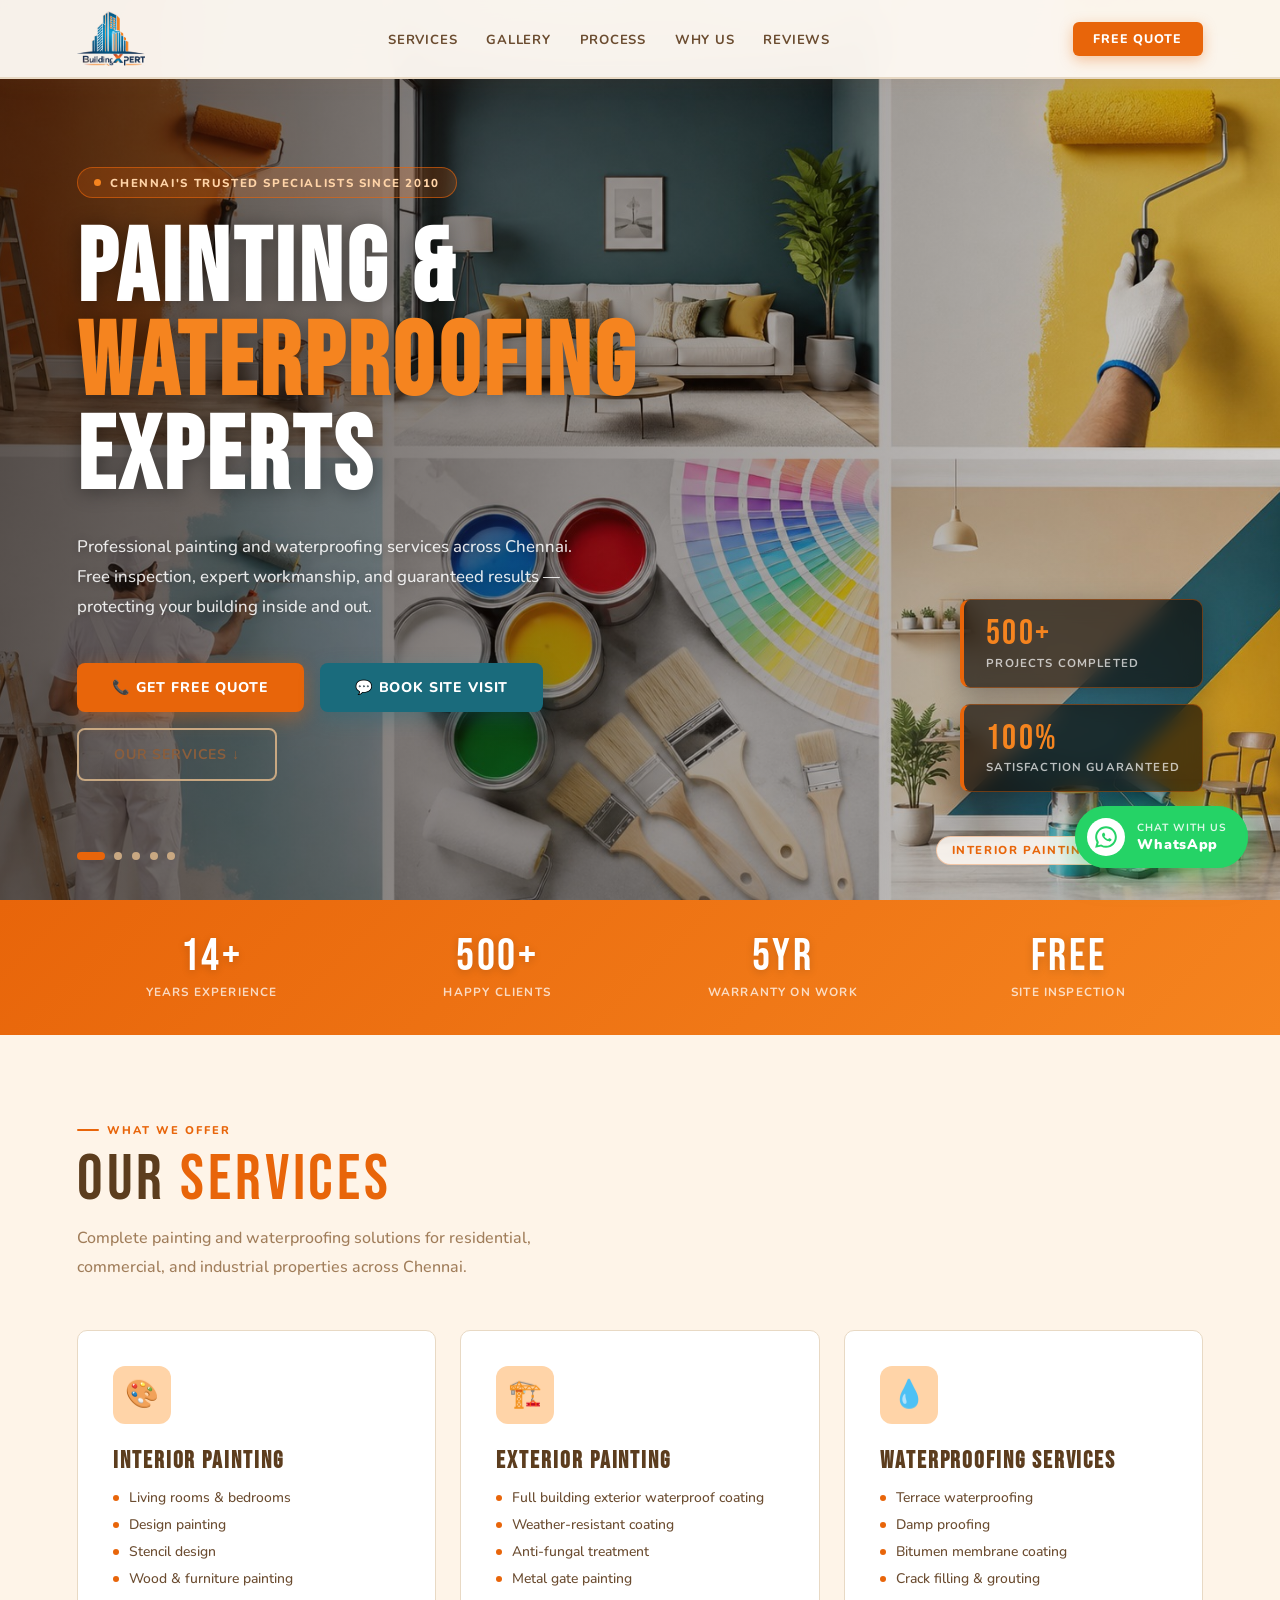
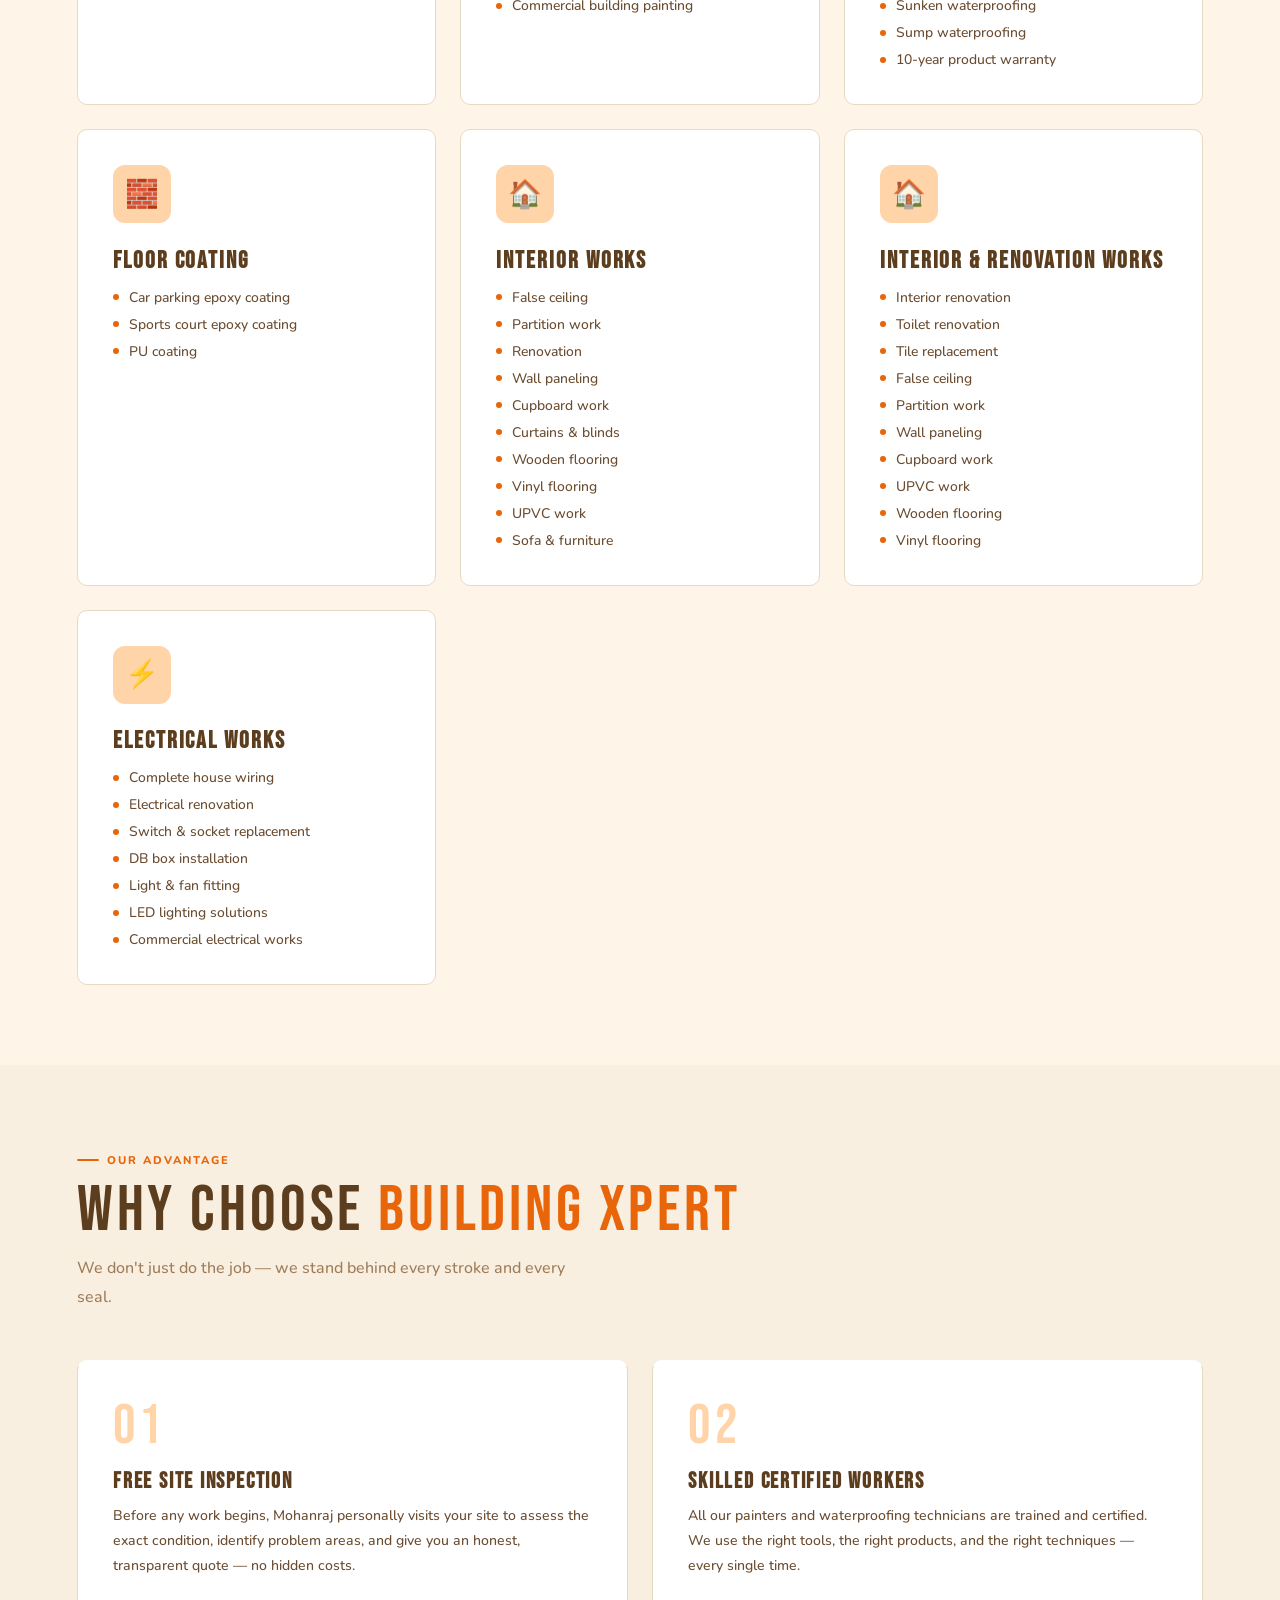
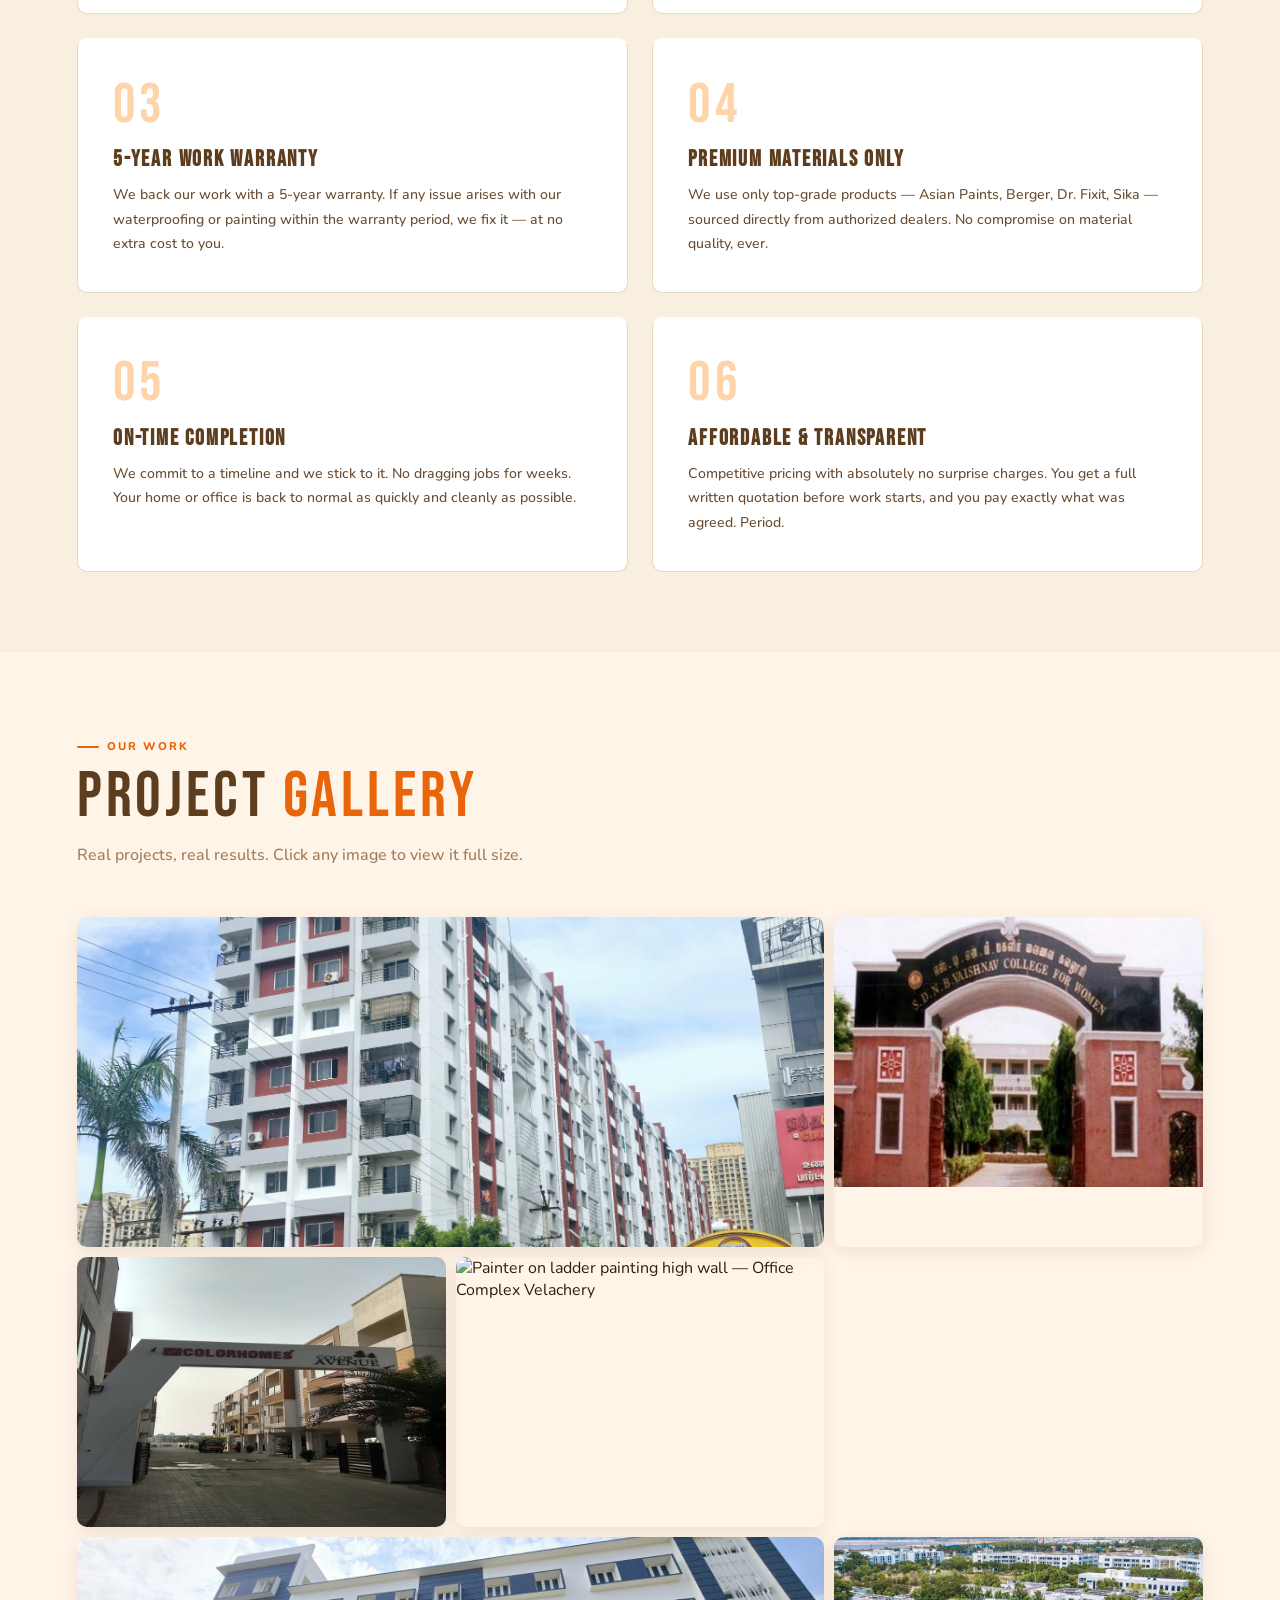
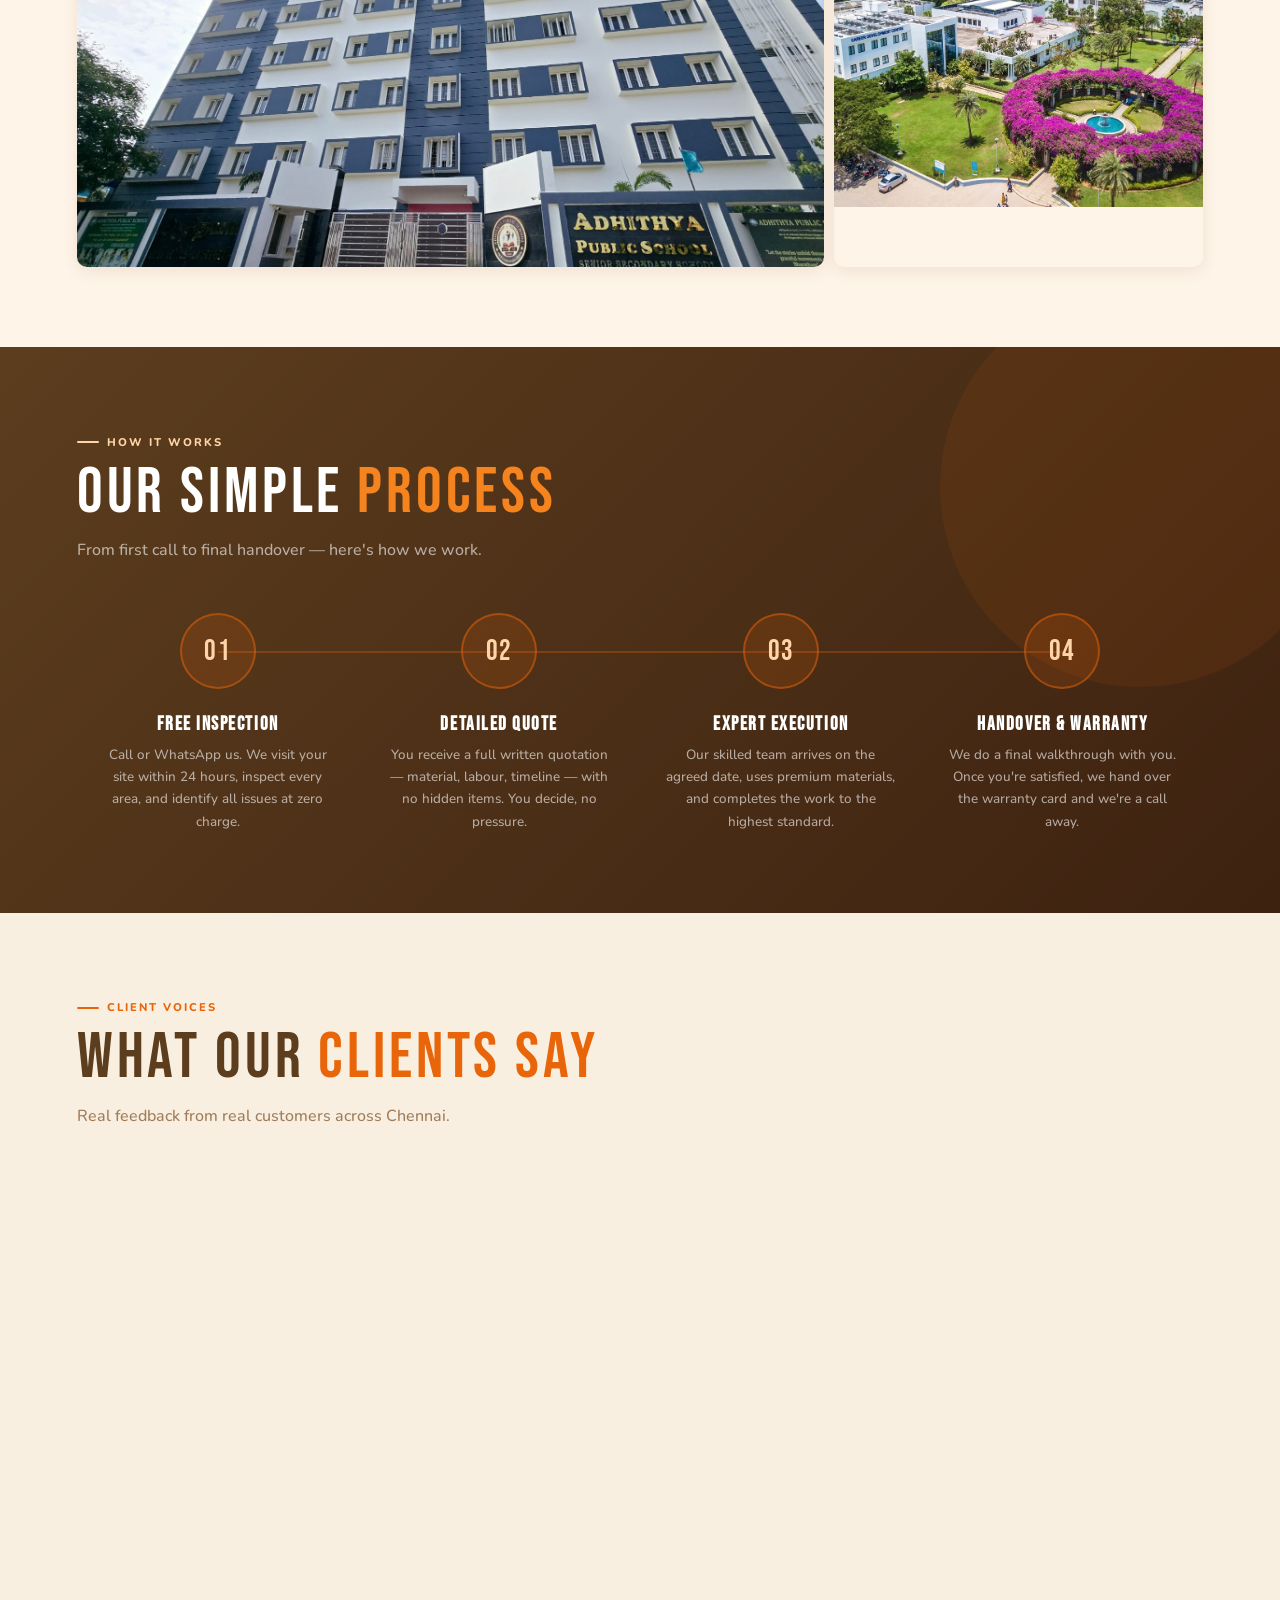
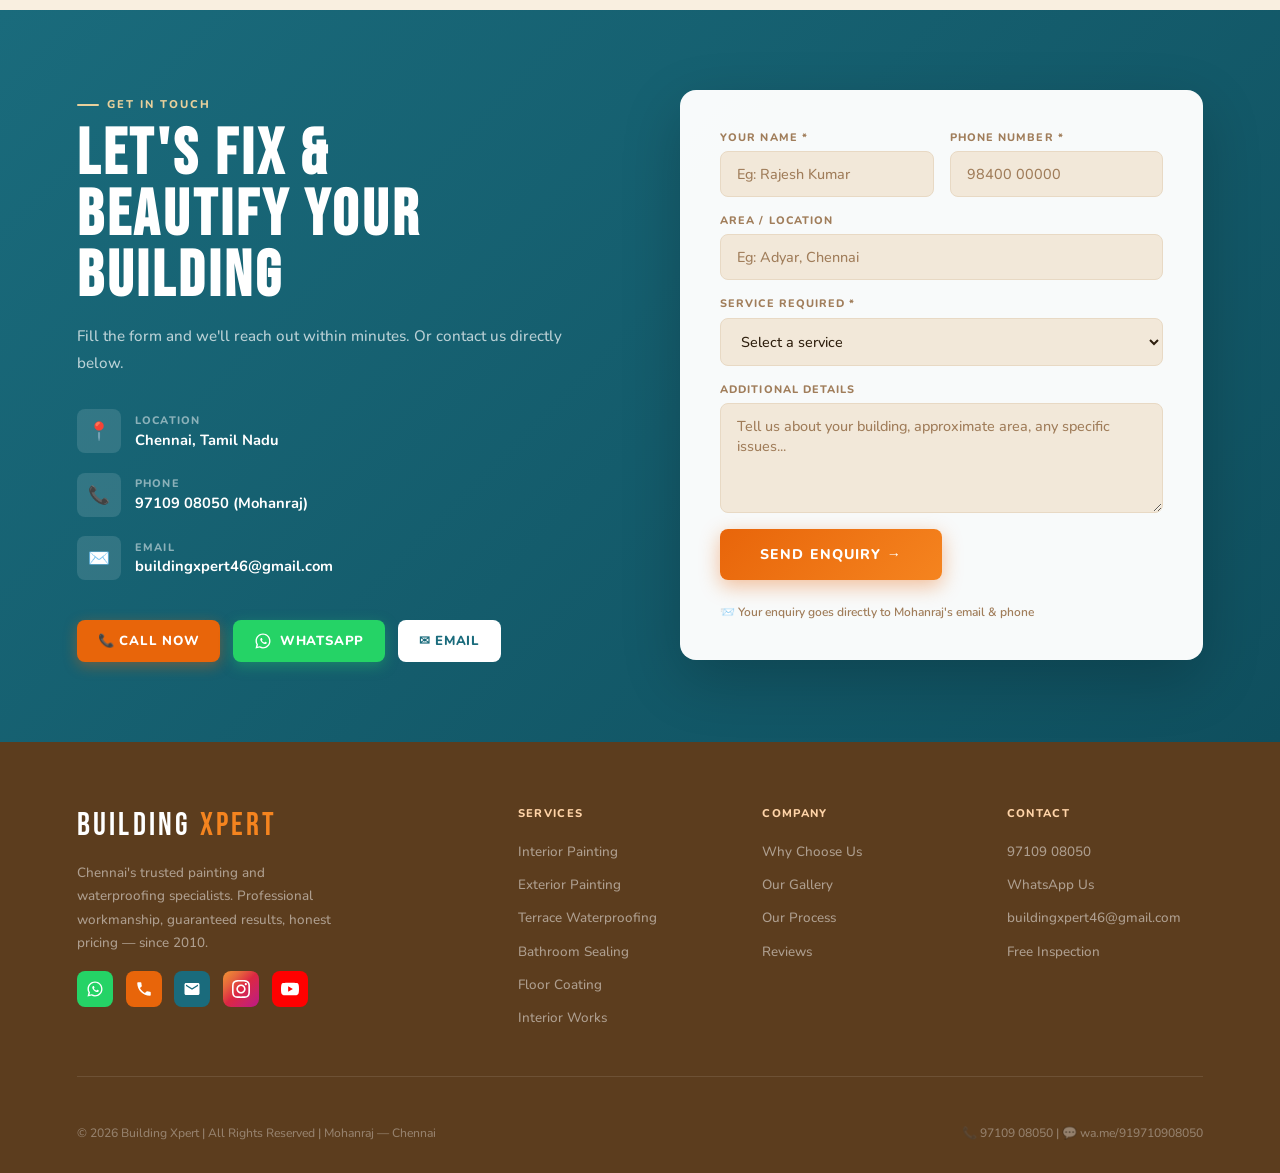
==== index.html @ a5f10054 "Initial commit" ====
<!DOCTYPE html>
<html lang="en">
<head>
  <meta charset="UTF-8"/>
  <meta name="viewport" content="width=device-width, initial-scale=1.0, viewport-fit=cover"/>
  <title>Building Xpert — Painting & Waterproofing Experts Chennai | Call 97109 08050</title>

  <!-- ✅ SEO META TAGS -->
  <meta name="description" content="Building Xpert — Chennai's #1 painting and waterproofing specialists. Interior & exterior painting, terrace waterproofing, floor coating. Free site inspection. 5-year warranty. Call Mohanraj: 97109 08050."/>
  <meta name="keywords" content="painting services Chennai, waterproofing Chennai, terrace waterproofing Chennai, building painting Chennai, interior painting Chennai, exterior painting Chennai, building xpert, Mohanraj painter Chennai"/>
  <meta name="author" content="Building Xpert, Mohanraj"/>
  <meta name="robots" content="index, follow"/>
  <link rel="canonical" href="https://buildingxpert.in/"/>

  <!-- ✅ Open Graph (WhatsApp / Facebook preview) -->
  <meta property="og:title" content="Building Xpert — Painting & Waterproofing Experts Chennai"/>
  <meta property="og:description" content="Professional painting and waterproofing services across Chennai. Free inspection, 5-year warranty. Call 97109 08050."/>
  <meta property="og:type" content="website"/>
  <meta property="og:url" content="https://buildingxpert.in/"/>
  <meta property="og:locale" content="en_IN"/>

  <!-- ✅ Schema.org Local Business (Google Rich Results) -->
  <script type="application/ld+json">
  {
    "@context": "https://schema.org",
    "@type": "LocalBusiness",
    "name": "Building Xpert",
    "description": "Chennai's trusted painting and waterproofing specialists since 2010.",
    "telephone": "+919710908050",
    "email": "buildingxpert46@gmail.com",
    "address": {
      "@type": "PostalAddress",
      "addressLocality": "Chennai",
      "addressRegion": "Tamil Nadu",
      "addressCountry": "IN"
    },
    "url": "https://buildingxpert.in",
    "founder": "Mohanraj",
    "foundingDate": "2010",
    "areaServed": "Chennai",
    "priceRange": "₹₹"
  }
  </script>

  <!-- ✅ PERFORMANCE: Preconnect to Google Fonts early -->
  <link rel="preconnect" href="https://fonts.googleapis.com"/>
  <link rel="preconnect" href="https://fonts.gstatic.com" crossorigin/>

  <!-- ✅ PERFORMANCE: Preload the first hero image (LCP element) -->
  <link rel="preload" as="image" href="images/header1.jpeg"/>

  <!-- ✅ PERFORMANCE: Preload the logo -->
  <link rel="preload" as="image" href="images/Logo__1__jpg.png"/>

  <!-- Google Fonts — display=swap prevents render-blocking -->
  <link href="https://fonts.googleapis.com/css2?family=Bebas+Neue&family=Nunito:wght@300;400;500;600;700;800&display=swap" rel="stylesheet"/>

  <!-- ✅ SEPARATED CSS — external file, browser caches it -->
  <link rel="stylesheet" href="css/style.css"/>
</head>
<body>

<!-- LIGHTBOX -->
<div class="lightbox" id="lightbox" onclick="closeLightbox(event)">
  <span class="lightbox-close" onclick="closeLightbox()">&#10005;</span>
  <img id="lightbox-img" src="" alt=""/>
</div>

<!-- ===================== WHATSAPP FLOATING BUTTON ===================== -->
<a href="https://wa.me/919710908050" class="whatsapp-float" target="_blank" rel="noopener" aria-label="Chat on WhatsApp">
  <div class="wa-icon">
    <svg viewBox="0 0 32 32" xmlns="http://www.w3.org/2000/svg">
      <path fill="#25D366" d="M16.003 2.667C8.639 2.667 2.667 8.638 2.667 16c0 2.338.635 4.529 1.742 6.414L2.667 29.333l7.12-1.716A13.28 13.28 0 0 0 16.003 29.333c7.363 0 13.33-5.97 13.33-13.333 0-7.362-5.967-13.333-13.33-13.333zm0 2.444c5.994 0 10.886 4.892 10.886 10.889 0 5.997-4.892 10.889-10.886 10.889a10.84 10.84 0 0 1-5.426-1.453l-.387-.228-4.024.97.998-3.91-.25-.4A10.84 10.84 0 0 1 5.114 16c0-5.997 4.892-10.889 10.889-10.889zm-3.1 5.556c-.19 0-.5.071-.763.357-.263.285-1.003.978-1.003 2.384s1.026 2.768 1.168 2.958c.142.19 1.998 3.168 4.904 4.317 2.43.96 2.907.769 3.43.72.523-.049 1.69-.69 1.929-1.357.238-.667.238-1.239.167-1.357-.071-.119-.262-.19-.547-.333-.285-.143-1.69-.833-1.952-.928-.262-.095-.452-.143-.643.143-.19.285-.737.928-.904 1.118-.166.19-.333.214-.618.071-.286-.142-1.206-.444-2.298-1.414-.85-.756-1.423-1.69-1.59-1.976-.166-.286-.018-.44.125-.583.128-.128.285-.333.428-.5.142-.167.19-.286.285-.476.095-.19.047-.357-.024-.5-.071-.143-.63-1.558-.873-2.13-.23-.548-.467-.481-.643-.49l-.548-.01z"/>
    </svg>
  </div>
  <div class="wa-text-wrap">
    <span class="wa-top">Chat with us</span>
    <span class="wa-bottom">WhatsApp</span>
  </div>
</a>

<!-- NAV -->
<nav id="navbar">
  <a href="#" class="nav-logo">
    <!-- ✅ Logo now in images/ folder; width/height set to prevent layout shift -->
    <img src="images/Logo__1__jpg.png" alt="Building Xpert Logo" width="110" height="55"/>
  </a>
  <ul class="nav-links" id="navLinks">
    <li><a href="#services">Services</a></li>
    <li><a href="#gallery">Gallery</a></li>
    <li><a href="#process">Process</a></li>
    <li><a href="#why">Why Us</a></li>
    <li><a href="#testimonials">Reviews</a></li>
  </ul>
  <a href="#contact" class="nav-cta">Free Quote</a>
  <div class="hamburger" id="hamburger" onclick="toggleMenu()">
    <span></span><span></span><span></span>
  </div>
</nav>

<!-- ===================== HERO WITH AUTO-CHANGING IMAGES ===================== -->
<section class="hero">
  <div class="hero-slider" id="heroSlider">
    <!-- Slide backgrounds are set via CSS (images/ folder paths in styles.css) -->
    <div class="hero-slide slide-1 active" data-label="Interior Painting Excellence"></div>
    <div class="hero-slide slide-2" data-label="Precision Wall Finishing"></div>
    <div class="hero-slide slide-3" data-label="Professional Painting Teams"></div>
    <div class="hero-slide slide-4" data-label="Waterproofing Specialists"></div>
    <div class="hero-slide slide-5" data-label="Commercial Projects"></div>
  </div>
  <div class="hero-overlay"></div>
  <div class="slide-dots" id="slideDots"></div>
  <div class="slide-label" id="slideLabel">Interior Painting Excellence</div>
  <div class="hero-content">
    <div class="hero-badge">Chennai's Trusted Specialists Since 2010</div>
    <h1>Painting &amp; <em>Waterproofing</em> Experts</h1>
    <p class="hero-desc">Professional painting and waterproofing services across Chennai. Free inspection, expert workmanship, and guaranteed results — protecting your building inside and out.</p>
    <div class="hero-btns">
      <a href="tel:9710908050" class="btn-orange">📞 Get Free Quote</a>
      <a href="https://wa.me/919710908050" class="btn-teal">💬 Book Site Visit</a>
      <a href="#services" class="btn-outline">Our Services ↓</a>
    </div>
  </div>
  <div class="hero-cards">
    <div class="hero-float-card"><div class="num">500+</div><div class="lbl">Projects Completed</div></div>
    <div class="hero-float-card"><div class="num">100%</div><div class="lbl">Satisfaction Guaranteed</div></div>
  </div>
</section>

<!-- STATS BAR -->
<div class="stats-bar">
  <div class="stat-item reveal"><div class="big">14+</div><div class="desc">Years Experience</div></div>
  <div class="stat-item reveal"><div class="big">500+</div><div class="desc">Happy Clients</div></div>
  <div class="stat-item reveal"><div class="big">5yr</div><div class="desc">Warranty on Work</div></div>
  <div class="stat-item reveal"><div class="big">Free</div><div class="desc">Site Inspection</div></div>
</div>

<!-- SERVICES -->
<section id="services">
  <div class="section-label reveal">What We Offer</div>
  <div class="section-title reveal">Our <span>Services</span></div>
  <p class="section-sub reveal">Complete painting and waterproofing solutions for residential, commercial, and industrial properties across Chennai.</p>
  <div class="services-grid">
    <div class="service-card reveal">
      <div class="service-icon">🎨</div>
      <h3>Interior Painting</h3>
      <ul>
        <li>Living rooms &amp; bedrooms</li>
        <li>Design painting</li>
        <li>Stencil design</li>
        <li>Wood &amp; furniture painting</li>
      </ul>
    </div>
    <div class="service-card reveal">
      <div class="service-icon">🏗️</div>
      <h3>Exterior Painting</h3>
      <ul>
        <li>Full building exterior waterproof coating</li>
        <li>Weather-resistant coating</li>
        <li>Anti-fungal treatment</li>
        <li>Metal gate painting</li>
        <li>Commercial building painting</li>
      </ul>
    </div>
    <div class="service-card reveal">
      <div class="service-icon">💧</div>
      <h3>Waterproofing Services</h3>
      <ul>
        <li>Terrace waterproofing</li>
        <li>Damp proofing</li>
        <li>Bitumen membrane coating</li>
        <li>Crack filling &amp; grouting</li>
        <li>Sunken waterproofing</li>
        <li>Sump waterproofing</li>
        <li>10-year product warranty</li>
      </ul>
    </div>
    <div class="service-card reveal">
      <div class="service-icon">🧱</div>
      <h3>Floor Coating</h3>
      <ul>
        <li>Car parking epoxy coating</li>
        <li>Sports court epoxy coating</li>
        <li>PU coating</li>
      </ul>
    </div>
    <div class="service-card reveal">
      <div class="service-icon">🏠</div>
      <h3>Interior Works</h3>
      <ul>
        <li>False ceiling</li>
        <li>Partition work</li>
        <li>Renovation</li>
        <li>Wall paneling</li>
        <li>Cupboard work</li>
        <li>Curtains &amp; blinds</li>
        <li>Wooden flooring</li>
        <li>Vinyl flooring</li>
        <li>UPVC work</li>
        <li>Sofa &amp; furniture</li>
      </ul>
    </div>
    <div class="service-card reveal">
      <div class="service-icon">🏠</div>
      <h3>Interior &amp; Renovation Works</h3>
      <ul>
        <li>Interior renovation</li>
        <li>Toilet renovation</li>
        <li>Tile replacement</li>
        <li>False ceiling</li>
        <li>Partition work</li>
        <li>Wall paneling</li>
        <li>Cupboard work</li>
        <li>UPVC work</li>
        <li>Wooden flooring</li>
        <li>Vinyl flooring</li>
      </ul>
    </div>
    <div class="service-card reveal">
      <div class="service-icon">⚡</div>
      <h3>Electrical Works</h3>
      <ul>
        <li>Complete house wiring</li>
        <li>Electrical renovation</li>
        <li>Switch &amp; socket replacement</li>
        <li>DB box installation</li>
        <li>Light &amp; fan fitting</li>
        <li>LED lighting solutions</li>
        <li>Commercial electrical works</li>
      </ul>
    </div>
  </div>
</section>

<!-- WHY US -->
<section id="why">
  <div class="section-label reveal">Our Advantage</div>
  <div class="section-title reveal">Why Choose <span>Building Xpert</span></div>
  <p class="section-sub reveal">We don't just do the job — we stand behind every stroke and every seal.</p>
  <div class="why-grid">
    <div class="why-card reveal"><div class="why-num">01</div><h3>Free Site Inspection</h3><p>Before any work begins, Mohanraj personally visits your site to assess the exact condition, identify problem areas, and give you an honest, transparent quote — no hidden costs.</p></div>
    <div class="why-card reveal"><div class="why-num">02</div><h3>Skilled Certified Workers</h3><p>All our painters and waterproofing technicians are trained and certified. We use the right tools, the right products, and the right techniques — every single time.</p></div>
    <div class="why-card reveal"><div class="why-num">03</div><h3>5-Year Work Warranty</h3><p>We back our work with a 5-year warranty. If any issue arises with our waterproofing or painting within the warranty period, we fix it — at no extra cost to you.</p></div>
    <div class="why-card reveal"><div class="why-num">04</div><h3>Premium Materials Only</h3><p>We use only top-grade products — Asian Paints, Berger, Dr. Fixit, Sika — sourced directly from authorized dealers. No compromise on material quality, ever.</p></div>
    <div class="why-card reveal"><div class="why-num">05</div><h3>On-Time Completion</h3><p>We commit to a timeline and we stick to it. No dragging jobs for weeks. Your home or office is back to normal as quickly and cleanly as possible.</p></div>
    <div class="why-card reveal"><div class="why-num">06</div><h3>Affordable &amp; Transparent</h3><p>Competitive pricing with absolutely no surprise charges. You get a full written quotation before work starts, and you pay exactly what was agreed. Period.</p></div>
  </div>
</section>

<!-- GALLERY -->
<section id="gallery">
  <div class="section-label reveal">Our Work</div>
  <div class="section-title reveal">Project <span>Gallery</span></div>
  <p class="section-sub reveal">Real projects, real results. Click any image to view it full size.</p>
  <div class="gallery-grid">

    <!-- ✅ All images now in images/ folder; lazy loading added to all below-fold images -->
    <div class="gallery-item reveal" onclick="openLightbox('images/WhatsApp_Image_2026-05-03_at_1_00_46_PM.jpeg')">
      <img src="images/building.jpeg"
           alt="Painter rolling paint on wall — Full Building Repaint Adyar"
           loading="lazy" width="600" height="330"/>
      <div class="gallery-caption"><div class="g-tag">Exterior Painting</div><div class="g-title">Full Building Repaint — Adyar</div></div>
    </div>

    <div class="gallery-item reveal" onclick="openLightbox('images/vaishnav_college.jpeg')">
      <img src="images/vaishnav_college.jpeg"
           alt="Vaishnav College Painting"
           loading="lazy" width="600" height="270"/>
      <div class="gallery-caption"><div class="g-tag">Exterior Painting</div><div class="g-title">Repaint of Full Building</div></div>
    </div>

    <div class="gallery-item reveal" onclick="openLightbox('images/color_homes.jpeg')">
      <img src="images/color homes.jpeg"
           alt="Worker applying waterproof coat — Color Homes"
           loading="lazy" width="600" height="270"/>
      <div class="gallery-caption"><div class="g-tag">Exterior WaterProof Coating</div><div class="g-title">Repainting of Residential</div></div>
    </div>

    <div class="gallery-item reveal" onclick="openLightbox('https://images.unsplash.com/photo-1581578731548-c64695cc6952?w=1200&q=85')">
      <img src="https://images.unsplash.com/photo-1581578731548-c64695cc6952?w=600&q=80"
           alt="Painter on ladder painting high wall — Office Complex Velachery"
           loading="lazy" width="600" height="270"/>
      <div class="gallery-caption"><div class="g-tag">Commercial</div><div class="g-title">Office Complex — Velachery</div></div>
    </div>

    <div class="gallery-item reveal" onclick="openLightbox('images/WhatsApp_Image_2026-05-03_at_1_00_52_PM.jpeg')">
      <img src="images/school.jpeg"
           alt="Worker painting exterior surface — School Exterior Repaint Sholinganallur"
           loading="lazy" width="600" height="330"/>
      <div class="gallery-caption"><div class="g-tag">School</div><div class="g-title">School Exterior Repaint — Sholinganallur</div></div>
    </div>

    <div class="gallery-item reveal" onclick="openLightbox('images/ssn_college.jpeg')">
      <img src="images/ssn_college.jpeg"
           alt="Painter applying texture finish — SSN College Kalavakkam"
           loading="lazy" width="600" height="270"/>
      <div class="gallery-caption"><div class="g-tag">Waterproof Coating</div><div class="g-title">SSN College — Kalavakkam</div></div>
    </div>

  </div>
</section>

<!-- PROCESS -->
<section id="process">
  <div class="section-label reveal">How It Works</div>
  <div class="section-title reveal">Our Simple <span style="color:var(--orange-lt)">Process</span></div>
  <p class="section-sub reveal">From first call to final handover — here's how we work.</p>
  <div class="process-steps">
    <div class="process-step reveal"><div class="step-circle">01</div><h4>Free Inspection</h4><p>Call or WhatsApp us. We visit your site within 24 hours, inspect every area, and identify all issues at zero charge.</p></div>
    <div class="process-step reveal"><div class="step-circle">02</div><h4>Detailed Quote</h4><p>You receive a full written quotation — material, labour, timeline — with no hidden items. You decide, no pressure.</p></div>
    <div class="process-step reveal"><div class="step-circle">03</div><h4>Expert Execution</h4><p>Our skilled team arrives on the agreed date, uses premium materials, and completes the work to the highest standard.</p></div>
    <div class="process-step reveal"><div class="step-circle">04</div><h4>Handover &amp; Warranty</h4><p>We do a final walkthrough with you. Once you're satisfied, we hand over the warranty card and we're a call away.</p></div>
  </div>
</section>

<!-- TESTIMONIALS -->
<section id="testimonials">
  <div class="section-label reveal">Client Voices</div>
  <div class="section-title reveal">What Our <span>Clients Say</span></div>
  <p class="section-sub reveal">Real feedback from real customers across Chennai.</p>
  <div class="testimonials-grid">
    <div class="testimonial-card reveal"><div class="t-stars">★★★★★</div><span class="quote-mark">"</span><p>Mohanraj and his team did an outstanding job waterproofing our terrace. No more leaks even after heavy monsoon rains. Very professional and on time. Highly recommended!</p><div class="t-author"><div class="t-avatar">RK</div><div><div class="t-name">Rajesh Kumar</div><div class="t-loc">Adyar, Chennai</div></div></div></div>
    <div class="testimonial-card reveal"><div class="t-stars">★★★★★</div><span class="quote-mark">"</span><p>Got my entire 3BHK painted in just 4 days. The finish is smooth and the colour matching was perfect. Very affordable price with no hidden charges. Will definitely call again.</p><div class="t-author"><div class="t-avatar">PS</div><div><div class="t-name">Priya Sundaram</div><div class="t-loc">Velachery, Chennai</div></div></div></div>
    <div class="testimonial-card reveal"><div class="t-stars">★★★★★</div><span class="quote-mark">"</span><p>Our office exterior was fading badly. Building Xpert transformed it completely with weather-coat. The team was clean, quick, and very respectful of our working hours.</p><div class="t-author"><div class="t-avatar">AM</div><div><div class="t-name">Arun Murugan</div><div class="t-loc">Anna Nagar, Chennai</div></div></div></div>
  </div>
</section>

<!-- CONTACT -->
<section id="contact">
  <div class="contact-left reveal-left">
    <div class="section-label">Get In Touch</div>
    <h2>Let's Fix &amp;<br>Beautify Your<br>Building</h2>
    <p>Fill the form and we'll reach out within minutes. Or contact us directly below.</p>
    <div class="contact-info-list">
      <div class="ci-item"><div class="ci-icon">📍</div><div class="ci-text"><div class="ci-label">Location</div><div class="ci-val">Chennai, Tamil Nadu</div></div></div>
      <div class="ci-item"><div class="ci-icon">📞</div><div class="ci-text"><div class="ci-label">Phone</div><div class="ci-val">97109 08050 (Mohanraj)</div></div></div>
      <div class="ci-item"><div class="ci-icon">✉️</div><div class="ci-text"><div class="ci-label">Email</div><div class="ci-val">buildingxpert46@gmail.com</div></div></div>
    </div>
    <div class="quick-btns">
      <a href="tel:9710908050" class="quick-btn qb-call">📞 Call Now</a>
      <a href="https://wa.me/919710908050" class="quick-btn qb-wa">
        <svg class="qb-wa-icon" viewBox="0 0 32 32" xmlns="http://www.w3.org/2000/svg">
          <path fill="#fff" d="M16.003 2.667C8.639 2.667 2.667 8.638 2.667 16c0 2.338.635 4.529 1.742 6.414L2.667 29.333l7.12-1.716A13.28 13.28 0 0 0 16.003 29.333c7.363 0 13.33-5.97 13.33-13.333 0-7.362-5.967-13.333-13.33-13.333zm0 2.444c5.994 0 10.886 4.892 10.886 10.889 0 5.997-4.892 10.889-10.886 10.889a10.84 10.84 0 0 1-5.426-1.453l-.387-.228-4.024.97.998-3.91-.25-.4A10.84 10.84 0 0 1 5.114 16c0-5.997 4.892-10.889 10.889-10.889zm-3.1 5.556c-.19 0-.5.071-.763.357-.263.285-1.003.978-1.003 2.384s1.026 2.768 1.168 2.958c.142.19 1.998 3.168 4.904 4.317 2.43.96 2.907.769 3.43.72.523-.049 1.69-.69 1.929-1.357.238-.667.238-1.239.167-1.357-.071-.119-.262-.19-.547-.333-.285-.143-1.69-.833-1.952-.928-.262-.095-.452-.143-.643.143-.19.285-.737.928-.904 1.118-.166.19-.333.214-.618.071-.286-.142-1.206-.444-2.298-1.414-.85-.756-1.423-1.69-1.59-1.976-.166-.286-.018-.44.125-.583.128-.128.285-.333.428-.5.142-.167.19-.286.285-.476.095-.19.047-.357-.024-.5-.071-.143-.63-1.558-.873-2.13-.23-.548-.467-.481-.643-.49l-.548-.01z"/>
        </svg>
        WhatsApp
      </a>
      <a href="mailto:buildingxpert46@gmail.com" class="quick-btn qb-mail">✉ Email</a>
    </div>
  </div>

  <div class="reveal-right">
    <div class="contact-form-wrap">
      <form class="contact-form" id="contactForm">
        <div class="form-row">
          <div class="form-group">
            <label for="fname">Your Name *</label>
            <input type="text" id="fname" name="name" placeholder="Eg: Rajesh Kumar" required/>
          </div>
          <div class="form-group">
            <label for="fphone">Phone Number *</label>
            <input type="tel" id="fphone" name="phone" placeholder="98400 00000" required/>
          </div>
        </div>
        <div class="form-group">
          <label for="farea">Area / Location</label>
          <input type="text" id="farea" name="area" placeholder="Eg: Adyar, Chennai"/>
        </div>
        <div class="form-group">
          <label for="fservice">Service Required *</label>
          <select id="fservice" name="service" required>
            <option value="" disabled selected>Select a service</option>
            <option>Interior Painting</option>
            <option>Exterior Painting</option>
            <option>Terrace Waterproofing</option>
            <option>Bathroom Waterproofing</option>
            <option>Wall Crack Repair</option>
            <option>Basement Waterproofing</option>
            <option>Full Building Painting</option>
            <option>Other / Multiple Services</option>
          </select>
        </div>
        <div class="form-group">
          <label for="fmsg">Additional Details</label>
          <textarea id="fmsg" name="message" placeholder="Tell us about your building, approximate area, any specific issues..."></textarea>
        </div>
        <!-- Honeypot spam trap -->
        <input type="text" name="_gotcha" style="display:none"/>
        <div class="form-status" id="formStatus"></div>
        <button type="submit" class="btn-submit" id="submitBtn">
          <span id="btnText">Send Enquiry →</span>
        </button>
        <p style="font-size:.75rem;color:var(--text-muted);margin-top:.5rem;font-weight:600;">
          📨 Your enquiry goes directly to Mohanraj's email &amp; phone
        </p>
      </form>
    </div>
  </div>
</section>

<!-- FOOTER -->
<footer>
  <div class="footer-top">
    <div class="footer-brand">
      <span class="logo">Building <span>Xpert</span></span>
      <p>Chennai's trusted painting and waterproofing specialists. Professional workmanship, guaranteed results, honest pricing — since 2010.</p>
      <div class="footer-social">
        <a href="https://wa.me/919710908050" target="_blank" rel="noopener" aria-label="WhatsApp" style="background:#25D366;">
          <svg viewBox="0 0 32 32" xmlns="http://www.w3.org/2000/svg"><path d="M16.003 2.667C8.639 2.667 2.667 8.638 2.667 16c0 2.338.635 4.529 1.742 6.414L2.667 29.333l7.12-1.716A13.28 13.28 0 0 0 16.003 29.333c7.363 0 13.33-5.97 13.33-13.333 0-7.362-5.967-13.333-13.33-13.333zm0 2.444c5.994 0 10.886 4.892 10.886 10.889 0 5.997-4.892 10.889-10.886 10.889a10.84 10.84 0 0 1-5.426-1.453l-.387-.228-4.024.97.998-3.91-.25-.4A10.84 10.84 0 0 1 5.114 16c0-5.997 4.892-10.889 10.889-10.889zm-3.1 5.556c-.19 0-.5.071-.763.357-.263.285-1.003.978-1.003 2.384s1.026 2.768 1.168 2.958c.142.19 1.998 3.168 4.904 4.317 2.43.96 2.907.769 3.43.72.523-.049 1.69-.69 1.929-1.357.238-.667.238-1.239.167-1.357-.071-.119-.262-.19-.547-.333-.285-.143-1.69-.833-1.952-.928-.262-.095-.452-.143-.643.143-.19.285-.737.928-.904 1.118-.166.19-.333.214-.618.071-.286-.142-1.206-.444-2.298-1.414-.85-.756-1.423-1.69-1.59-1.976-.166-.286-.018-.44.125-.583.128-.128.285-.333.428-.5.142-.167.19-.286.285-.476.095-.19.047-.357-.024-.5-.071-.143-.63-1.558-.873-2.13-.23-.548-.467-.481-.643-.49l-.548-.01z"/></svg>
        </a>
        <a href="tel:9710908050" aria-label="Call Us" style="background:var(--orange);">
          <svg viewBox="0 0 24 24" xmlns="http://www.w3.org/2000/svg"><path d="M6.62 10.79c1.44 2.83 3.76 5.14 6.59 6.59l2.2-2.2c.27-.27.67-.36 1.02-.24 1.12.37 2.33.57 3.57.57.55 0 1 .45 1 1V20c0 .55-.45 1-1 1-9.39 0-17-7.61-17-17 0-.55.45-1 1-1h3.5c.55 0 1 .45 1 1 0 1.25.2 2.45.57 3.57.11.35.03.74-.25 1.02l-2.2 2.2z"/></svg>
        </a>
        <a href="mailto:buildingxpert46@gmail.com" aria-label="Email" style="background:var(--teal);">
          <svg viewBox="0 0 24 24" xmlns="http://www.w3.org/2000/svg"><path d="M20 4H4c-1.1 0-2 .9-2 2v12c0 1.1.9 2 2 2h16c1.1 0 2-.9 2-2V6c0-1.1-.9-2-2-2zm0 4-8 5-8-5V6l8 5 8-5v2z"/></svg>
        </a>
        <a href="https://www.instagram.com/buildingxpert2000/" target="_blank" rel="noopener" aria-label="Instagram" style="background:linear-gradient(135deg,#f09433,#e6683c,#dc2743,#cc2366,#bc1888);">
          <svg viewBox="0 0 24 24" xmlns="http://www.w3.org/2000/svg"><path d="M12 2.163c3.204 0 3.584.012 4.85.07 3.252.148 4.771 1.691 4.919 4.919.058 1.265.069 1.645.069 4.849 0 3.205-.012 3.584-.069 4.849-.149 3.225-1.664 4.771-4.919 4.919-1.266.058-1.644.07-4.85.07-3.204 0-3.584-.012-4.849-.07-3.26-.149-4.771-1.699-4.919-4.92-.058-1.265-.07-1.644-.07-4.849 0-3.204.013-3.583.07-4.849.149-3.227 1.664-4.771 4.919-4.919 1.266-.057 1.645-.069 4.849-.069zm0-2.163c-3.259 0-3.667.014-4.947.072-4.358.2-6.78 2.618-6.98 6.98-.059 1.281-.073 1.689-.073 4.948 0 3.259.014 3.668.072 4.948.2 4.358 2.618 6.78 6.98 6.98 1.281.058 1.689.072 4.948.072 3.259 0 3.668-.014 4.948-.072 4.354-.2 6.782-2.618 6.979-6.98.059-1.28.073-1.689.073-4.948 0-3.259-.014-3.667-.072-4.947-.196-4.354-2.617-6.78-6.979-6.98-1.281-.059-1.69-.073-4.949-.073zm0 5.838c-3.403 0-6.162 2.759-6.162 6.162s2.759 6.163 6.162 6.163 6.162-2.759 6.162-6.163c0-3.403-2.759-6.162-6.162-6.162zm0 10.162c-2.209 0-4-1.79-4-4 0-2.209 1.791-4 4-4s4 1.791 4 4c0 2.21-1.791 4-4 4zm6.406-11.845c-.796 0-1.441.645-1.441 1.44s.645 1.44 1.441 1.44c.795 0 1.439-.645 1.439-1.44s-.644-1.44-1.439-1.44z"/></svg>
        </a>
        <a href="https://www.youtube.com/@Buildingxpert-t4q" target="_blank" rel="noopener" aria-label="YouTube" style="background:#FF0000;">
          <svg viewBox="0 0 24 24" xmlns="http://www.w3.org/2000/svg"><path d="M23.498 6.186a3.016 3.016 0 0 0-2.122-2.136C19.505 3.545 12 3.545 12 3.545s-7.505 0-9.377.505A3.017 3.017 0 0 0 .502 6.186C0 8.07 0 12 0 12s0 3.93.502 5.814a3.016 3.016 0 0 0 2.122 2.136c1.871.505 9.376.505 9.376.505s7.505 0 9.377-.505a3.015 3.015 0 0 0 2.122-2.136C24 15.93 24 12 24 12s0-3.93-.502-5.814zM9.545 15.568V8.432L15.818 12l-6.273 3.568z"/></svg>
        </a>
      </div>
    </div>
    <div class="footer-col"><h4>Services</h4><ul><li><a href="#services">Interior Painting</a></li><li><a href="#services">Exterior Painting</a></li><li><a href="#services">Terrace Waterproofing</a></li><li><a href="#services">Bathroom Sealing</a></li><li><a href="#services">Floor Coating</a></li><li><a href="#services">Interior Works</a></li></ul></div>
    <div class="footer-col"><h4>Company</h4><ul><li><a href="#why">Why Choose Us</a></li><li><a href="#gallery">Our Gallery</a></li><li><a href="#process">Our Process</a></li><li><a href="#testimonials">Reviews</a></li></ul></div>
    <div class="footer-col"><h4>Contact</h4><ul><li><a href="tel:9710908050">97109 08050</a></li><li><a href="https://wa.me/919710908050">WhatsApp Us</a></li><li><a href="mailto:buildingxpert46@gmail.com">buildingxpert46@gmail.com</a></li><li><a href="#contact">Free Inspection</a></li></ul></div>
  </div>
  <div class="footer-bottom">
    <p>© 2026 Building Xpert | All Rights Reserved | Mohanraj — Chennai</p>
    <p>📞 97109 08050 | 💬 wa.me/919710908050</p>
  </div>
</footer>

<!-- WHATSAPP CHAT POPUP -->
<div class="wa-popup-wrap" id="waChatPopup" role="dialog" aria-label="Chat with us on WhatsApp">
  <div class="wa-popup">
    <div class="wa-popup-header">
      <div class="wa-popup-avatar">👷</div>
      <div class="wa-popup-info">
        <div class="wa-name">Building Xpert</div>
        <div class="wa-status">Typically replies instantly</div>
      </div>
      <button class="wa-popup-close" onclick="dismissWaPopup()" aria-label="Close">✕</button>
    </div>
    <div class="wa-popup-body">
      <div class="wa-chat-bubble">
        👋 Hi there! Need a <strong>free inspection</strong> or paint quote?<br/><br/>
        We cover all of Chennai — just tap below and let's talk! 😊
        <div class="wa-chat-time">now</div>
      </div>
    </div>
    <div class="wa-popup-footer">
      <a href="https://wa.me/919710908050?text=Hi%20Mohanraj!%20I%20saw%20your%20website%20and%20I%27d%20like%20a%20free%20inspection%20quote." class="wa-popup-btn" target="_blank" rel="noopener">
        <svg width="18" height="18" viewBox="0 0 32 32" fill="white"><path d="M16.003 2.667C8.639 2.667 2.667 8.638 2.667 16c0 2.338.635 4.529 1.742 6.414L2.667 29.333l7.12-1.716A13.28 13.28 0 0 0 16.003 29.333c7.363 0 13.33-5.97 13.33-13.333 0-7.362-5.967-13.333-13.33-13.333zm0 2.444c5.994 0 10.886 4.892 10.886 10.889 0 5.997-4.892 10.889-10.886 10.889a10.84 10.84 0 0 1-5.426-1.453l-.387-.228-4.024.97.998-3.91-.25-.4A10.84 10.84 0 0 1 5.114 16c0-5.997 4.892-10.889 10.889-10.889zm-3.1 5.556c-.19 0-.5.071-.763.357-.263.285-1.003.978-1.003 2.384s1.026 2.768 1.168 2.958c.142.19 1.998 3.168 4.904 4.317 2.43.96 2.907.769 3.43.72.523-.049 1.69-.69 1.929-1.357.238-.667.238-1.239.167-1.357-.071-.119-.262-.19-.547-.333-.285-.143-1.69-.833-1.952-.928-.262-.095-.452-.143-.643.143-.19.285-.737.928-.904 1.118-.166.19-.333.214-.618.071-.286-.142-1.206-.444-2.298-1.414-.85-.756-1.423-1.69-1.59-1.976-.166-.286-.018-.44.125-.583.128-.128.285-.333.428-.5.142-.167.19-.286.285-.476.095-.19.047-.357-.024-.5-.071-.143-.63-1.558-.873-2.13-.23-.548-.467-.481-.643-.49l-.548-.01z"/></svg>
        Start Chat with Mohanraj
      </a>
      <div class="wa-popup-dismiss" onclick="dismissWaPopup()">No thanks, I'll browse</div>
    </div>
  </div>
</div>

<!-- ✅ SEPARATED JS — deferred so it never blocks page render -->
<script src="js/main.js" defer></script>
</body>
</html>
---- css/style.css ----
/* =====================================================
   Building Xpert — Main Stylesheet
   buildingxpert.in
   ===================================================== */

*, *::before, *::after { box-sizing: border-box; margin: 0; padding: 0; }

:root {
  --cream:      #fdf8f2;
  --warm-white: #fff9f2;
  --sand:       #f2e8d9;
  --sand-dark:  #e8d9c4;
  --brown-lt:   #c8a882;
  --brown:      #8b5e3c;
  --brown-dark: #5c3d1e;
  --orange:     #e8650a;
  --orange-lt:  #f5841f;
  --orange-glow:#ffd4a8;
  --teal:       #1a6b7c;
  --teal-lt:    #2a8fa3;
  --text:       #2e1f0e;
  --text-mid:   #6b4c30;
  --text-muted: #a07d5a;
  --surface:    #fef4e8;
  --surface2:   #f9efe0;
  --pad:        5rem 6%;
  --radius:     10px;
}

html { scroll-behavior: smooth; }
body { font-family: 'Nunito', sans-serif; background: var(--cream); color: var(--text); overflow-x: hidden; }

/* SCROLL REVEAL */
.reveal { opacity:0; transform:translateY(40px); transition:opacity .7s ease,transform .7s ease; }
.reveal.visible { opacity:1; transform:translateY(0); }
.reveal-left { opacity:0; transform:translateX(-50px); transition:opacity .7s ease,transform .7s ease; }
.reveal-left.visible { opacity:1; transform:translateX(0); }
.reveal-right { opacity:0; transform:translateX(50px); transition:opacity .7s ease,transform .7s ease; }
.reveal-right.visible { opacity:1; transform:translateX(0); }

/* NAV */
nav {
  position:fixed; top:0; left:0; width:100%; z-index:200;
  display:flex; align-items:center; justify-content:space-between;
  padding:0.7rem 6%;
  background:rgba(253,248,242,0.97);
  backdrop-filter:blur(16px);
  border-bottom:2px solid var(--sand-dark);
  box-shadow:0 2px 20px rgba(139,94,60,0.1);
}
.nav-logo { display:flex; align-items:center; text-decoration:none; }
.nav-logo img { height:55px; width:auto; object-fit:contain; display:block; }
.nav-links { display:flex; gap:1.8rem; list-style:none; align-items:center; }
.nav-links a {
  text-decoration:none; color:var(--text-mid);
  font-size:.82rem; font-weight:700; letter-spacing:.06em; text-transform:uppercase;
  transition:color .2s; position:relative; white-space:nowrap;
}
.nav-links a::after { content:''; position:absolute; bottom:-4px; left:0; width:0; height:2px; background:var(--orange); transition:width .3s; }
.nav-links a:hover { color:var(--orange); }
.nav-links a:hover::after { width:100%; }
.nav-cta {
  background:var(--orange); color:#fff;
  padding:.52rem 1.3rem; border-radius:6px;
  font-size:.78rem; font-weight:800; letter-spacing:.08em; text-transform:uppercase;
  text-decoration:none; transition:background .2s,transform .15s; white-space:nowrap;
  box-shadow:0 4px 14px rgba(232,101,10,.35);
}
.nav-cta:hover { background:var(--orange-lt); transform:translateY(-2px); }

/* Hamburger */
.hamburger { display:none; flex-direction:column; gap:5px; cursor:pointer; padding:8px; z-index:210; position:relative; flex-shrink:0; margin-left:.5rem; }
.hamburger span { display:block; width:24px; height:2.5px; background:var(--brown-dark); border-radius:2px; transition:transform .3s, opacity .3s; }
.hamburger.open span:nth-child(1) { transform:translateY(7.5px) rotate(45deg); }
.hamburger.open span:nth-child(2) { opacity:0; }
.hamburger.open span:nth-child(3) { transform:translateY(-7.5px) rotate(-45deg); }

/* ===================== HERO SLIDER ===================== */
.hero {
  min-height: 100vh;
  position: relative;
  overflow: hidden;
  display: flex;
  align-items: center;
  padding: 8rem 6% 5rem;
}

.hero-slider { position: absolute; inset: 0; z-index: 0; }

.hero-slide {
  position: absolute; inset: 0;
  background-size: cover; background-position: center;
  opacity: 0; transition: opacity 1.2s ease-in-out, transform 8s ease;
  transform: scale(1.07);
}
.hero-slide.active { opacity: 1; transform: scale(1.0); }
.hero-slide.exit { opacity: 0; transform: scale(1.03); transition: opacity 0.8s ease-in-out, transform 0.8s ease; }

/* Image paths now point to images/ subfolder */
.slide-1 { background-image: url('../images/header1.jpeg'); }
.slide-2 { background-image: url('../images/header2.jpg'); }
.slide-3 { background-image: url('../images/header3.jpg'); }
.slide-4 { background-image: url('../images/header4.avif'); }
.slide-5 { background-image: url('../images/header5.jpg'); }

.hero-overlay {
  position:absolute; inset:0; z-index:1;
  background:linear-gradient(100deg,rgba(20,10,5,.72) 0%,rgba(20,10,5,.45) 45%,rgba(20,10,5,.15) 100%);
}

.slide-dots { position: absolute; bottom: 2.5rem; left: 6%; z-index: 3; display: flex; gap: .6rem; align-items: center; }
.slide-dot { width: 8px; height: 8px; border-radius: 50%; background: var(--brown-lt); cursor: pointer; transition: background .3s, width .3s, border-radius .3s; border: none; padding: 0; }
.slide-dot.active { background: var(--orange); width: 28px; border-radius: 4px; }

.slide-label { position: absolute; bottom: 2.2rem; right: 6%; z-index: 3; font-size: .72rem; font-weight: 800; letter-spacing: .14em; text-transform: uppercase; color: var(--orange); background: rgba(253,248,242,.9); padding: .35rem .9rem; border-radius: 30px; border: 1.5px solid rgba(232,101,10,.3); opacity: 0; transition: opacity .5s ease; }
.slide-label.visible { opacity: 1; }

.hero-content { position:relative; z-index:2; max-width:680px; }
.hero-badge { display:inline-flex; align-items:center; gap:.6rem; background:rgba(232,101,10,.2); border:1.5px solid rgba(232,101,10,.6); padding:.4rem 1rem; border-radius:30px; font-size:.72rem; font-weight:800; letter-spacing:.14em; text-transform:uppercase; color:#ffd4a8; margin-bottom:1.6rem; animation:fadeUp .6s ease .1s both; }
.hero-badge::before { content:''; width:7px; height:7px; border-radius:50%; background:var(--orange-lt); flex-shrink:0; }
.hero h1 { font-family:'Bebas Neue',sans-serif; font-size:clamp(3.4rem,8vw,6.8rem); line-height:.92; letter-spacing:.04em; color:#fff; margin-bottom:1.6rem; animation:fadeUp .7s ease .25s both; text-shadow: 0 2px 20px rgba(0,0,0,.4); }
.hero h1 em { font-style:normal; color:var(--orange-lt); display:block; }
.hero-desc { font-size:1.05rem; line-height:1.8; color:rgba(255,255,255,.88); max-width:500px; margin-bottom:2.5rem; font-weight:500; animation:fadeUp .7s ease .4s both; text-shadow: 0 1px 8px rgba(0,0,0,.3); }
.hero-btns { display:flex; gap:1rem; flex-wrap:wrap; animation:fadeUp .7s ease .55s both; }

.btn-orange { background:var(--orange); color:#fff; padding:.95rem 2.2rem; border-radius:8px; font-size:.88rem; font-weight:800; letter-spacing:.06em; text-transform:uppercase; text-decoration:none; display:inline-block; box-shadow:0 6px 20px rgba(232,101,10,.4); transition:background .2s,transform .15s,box-shadow .2s; }
.btn-orange:hover { background:var(--orange-lt); transform:translateY(-3px); box-shadow:0 10px 28px rgba(232,101,10,.45); }
.btn-teal { background:var(--teal); color:#fff; padding:.95rem 2.2rem; border-radius:8px; font-size:.88rem; font-weight:800; letter-spacing:.06em; text-transform:uppercase; text-decoration:none; display:inline-block; box-shadow:0 6px 20px rgba(26,107,124,.35); transition:background .2s,transform .15s; }
.btn-teal:hover { background:var(--teal-lt); transform:translateY(-3px); }
.btn-outline { border:2px solid var(--brown-lt); color:var(--brown); padding:.93rem 2.2rem; border-radius:8px; font-size:.88rem; font-weight:700; letter-spacing:.06em; text-transform:uppercase; text-decoration:none; display:inline-block; transition:border-color .2s,color .2s,background .2s; }
.btn-outline:hover { border-color:var(--orange); color:var(--orange); background:rgba(232,101,10,.06); }

.hero-cards { position:absolute; right:6%; bottom:12%; display:flex; flex-direction:column; gap:1rem; z-index:2; animation:fadeUp .8s ease .7s both; }
.hero-float-card { background:rgba(15,8,3,.65); border:1.5px solid rgba(232,101,10,.4); border-left:4px solid var(--orange); padding:1rem 1.4rem; border-radius:var(--radius); min-width:200px; box-shadow:0 8px 28px rgba(0,0,0,.3); backdrop-filter: blur(10px); }
.hero-float-card .num { font-family:'Bebas Neue',sans-serif; font-size:2.2rem; color:var(--orange-lt); letter-spacing:.06em; line-height:1; }
.hero-float-card .lbl { font-size:.72rem; font-weight:700; letter-spacing:.1em; text-transform:uppercase; color:rgba(255,255,255,.7); margin-top:.2rem; }

/* ===================== WHATSAPP FLOATING BUTTON ===================== */
.whatsapp-float { position: fixed; bottom: 2rem; right: 2rem; z-index: 9999; display: flex; align-items: center; gap: .75rem; background: #25D366; color: #fff; text-decoration: none; border-radius: 50px; padding: .75rem 1.3rem .75rem .75rem; box-shadow: 0 6px 28px rgba(37,211,102,.5); font-family: 'Nunito', sans-serif; font-size: .82rem; font-weight: 800; letter-spacing: .05em; animation: waPulse 2.5s ease-in-out infinite; transition: transform .2s, box-shadow .2s; overflow: visible; }
.whatsapp-float:hover { transform: translateY(-4px) scale(1.04); box-shadow: 0 12px 36px rgba(37,211,102,.6); animation: none; }
.wa-icon { width: 38px; height: 38px; background: #fff; border-radius: 50%; display: flex; align-items: center; justify-content: center; flex-shrink: 0; }
.wa-icon svg { width: 26px; height: 26px; }
.wa-text-wrap { display: flex; flex-direction: column; }
.wa-top { font-size: .65rem; font-weight: 700; opacity: .85; letter-spacing: .1em; text-transform: uppercase; }
.wa-bottom { font-size: .88rem; font-weight: 900; }
.whatsapp-float::before { content: ''; position: absolute; inset: 0; border-radius: inherit; border: 2px solid rgba(37,211,102,.7); animation: waRing 2.5s ease-in-out infinite; pointer-events: none; }

@keyframes waPulse { 0%,100% { box-shadow: 0 6px 28px rgba(37,211,102,.5); } 50% { box-shadow: 0 6px 40px rgba(37,211,102,.75); } }
@keyframes waRing { 0% { transform: scale(1); opacity:.7; } 70% { transform: scale(1.15); opacity:0; } 100% { transform: scale(1.15); opacity:0; } }

/* STATS BAR */
.stats-bar { background:linear-gradient(135deg, var(--orange) 0%, var(--orange-lt) 100%); padding:2.2rem 6%; display:grid; grid-template-columns:repeat(4,1fr); gap:1rem; text-align:center; }
.stat-item .big { font-family:'Bebas Neue',sans-serif; font-size:2.8rem; color:#fff; letter-spacing:.06em; line-height:1; text-shadow:0 2px 8px rgba(0,0,0,.15); }
.stat-item .desc { font-size:.74rem; font-weight:700; letter-spacing:.1em; text-transform:uppercase; color:rgba(255,255,255,.75); margin-top:.25rem; }

/* SECTIONS */
section { padding:var(--pad); }
.section-label { display:inline-flex; align-items:center; gap:.5rem; font-size:.7rem; font-weight:800; letter-spacing:.18em; text-transform:uppercase; color:var(--orange); margin-bottom:.8rem; }
.section-label::before { content:''; width:22px; height:2px; background:var(--orange); border-radius:2px; }
.section-title { font-family:'Bebas Neue',sans-serif; font-size:clamp(2.4rem,5vw,4rem); letter-spacing:.06em; line-height:.95; color:var(--brown-dark); margin-bottom:.8rem; }
.section-title span { color:var(--orange); }
.section-sub { font-size:1rem; color:var(--text-muted); max-width:520px; line-height:1.8; margin-bottom:3rem; font-weight:500; }

/* SERVICES */
#services { background:var(--surface); }
.services-grid { display:grid; grid-template-columns:repeat(3,1fr); gap:1.5rem; }
.service-card { background:#fff; border:1.5px solid var(--sand-dark); border-radius:var(--radius); padding:2.2rem; position:relative; overflow:hidden; transition:transform .3s,box-shadow .3s,border-color .3s; cursor:default; }
.service-card:hover { transform:translateY(-6px); box-shadow:0 16px 40px rgba(139,94,60,.15); border-color:var(--orange); }
.service-card::after { content:''; position:absolute; top:0; left:0; width:4px; height:0; background:var(--orange); transition:height .4s; border-radius:0 0 4px 4px; }
.service-card:hover::after { height:100%; }
.service-icon { width:58px; height:58px; margin-bottom:1.4rem; background:var(--orange-glow); border-radius:12px; display:flex; align-items:center; justify-content:center; font-size:1.7rem; }
.service-card h3 { font-family:'Bebas Neue',sans-serif; font-size:1.5rem; letter-spacing:.08em; color:var(--brown-dark); margin-bottom:.8rem; }
.service-card ul { list-style:none; display:flex; flex-direction:column; gap:.5rem; }
.service-card ul li { font-size:.87rem; color:var(--text-mid); display:flex; align-items:center; gap:.6rem; font-weight:500; }
.service-card ul li::before { content:''; width:6px; height:6px; border-radius:50%; background:var(--orange); flex-shrink:0; }

/* WHY US */
#why { background:var(--surface2); }
.why-grid { display:grid; grid-template-columns:repeat(2,1fr); gap:1.5rem; }
.why-card { background:#fff; border:1.5px solid var(--sand-dark); border-radius:var(--radius); padding:2.2rem; border-top:4px solid transparent; transition:border-top-color .3s,box-shadow .3s,transform .3s; }
.why-card:hover { border-top-color:var(--orange); box-shadow:0 12px 32px rgba(139,94,60,.12); transform:translateY(-4px); }
.why-num { font-family:'Bebas Neue',sans-serif; font-size:3.5rem; letter-spacing:.08em; color:var(--orange-glow); line-height:1; margin-bottom:.8rem; }
.why-card h3 { font-family:'Bebas Neue',sans-serif; font-size:1.4rem; letter-spacing:.08em; color:var(--brown-dark); margin-bottom:.6rem; }
.why-card p { font-size:.88rem; line-height:1.75; color:var(--text-mid); font-weight:500; }

/* GALLERY */
#gallery { background:var(--surface); }
.gallery-grid { display:grid; grid-template-columns:repeat(3,1fr); gap:10px; }
.gallery-item { position:relative; overflow:hidden; border-radius:var(--radius); cursor:pointer; box-shadow:0 4px 16px rgba(139,94,60,.12); }
.gallery-item:first-child { grid-column:span 2; }
.gallery-item:nth-child(5) { grid-column:span 2; }
.gallery-item img { width:100%; height:270px; object-fit:cover; display:block; transition:transform .5s ease; }
.gallery-item:first-child img,.gallery-item:nth-child(5) img { height:330px; }
.gallery-item:hover img { transform:scale(1.07); }
.gallery-caption { position:absolute; inset:0; display:flex; flex-direction:column; justify-content:flex-end; padding:1.5rem; background:linear-gradient(0deg,rgba(92,61,30,.88) 0%,transparent 60%); opacity:0; transition:opacity .35s; }
.gallery-item:hover .gallery-caption { opacity:1; }
.gallery-caption .g-tag { font-size:.68rem; font-weight:800; letter-spacing:.14em; text-transform:uppercase; color:var(--orange-glow); margin-bottom:.3rem; }
.gallery-caption .g-title { font-family:'Bebas Neue',sans-serif; font-size:1.4rem; letter-spacing:.06em; color:#fff; }

/* LIGHTBOX */
.lightbox { display:none; position:fixed; inset:0; z-index:999; background:rgba(30,15,5,.96); align-items:center; justify-content:center; }
.lightbox.open { display:flex; }
.lightbox img { max-width:90vw; max-height:85vh; object-fit:contain; border-radius:var(--radius); }
.lightbox-close { position:absolute; top:1.5rem; right:1.5rem; font-size:2rem; color:#e8d9c4; cursor:pointer; line-height:1; transition:color .2s; }
.lightbox-close:hover { color:var(--orange); }

/* PROCESS */
#process { background:linear-gradient(135deg, var(--brown-dark) 0%, #3d2210 100%); position:relative; overflow:hidden; }
#process::before { content:''; position:absolute; top:-60px; right:-60px; width:400px; height:400px; border-radius:50%; background:rgba(232,101,10,.08); }
#process .section-label { color:var(--orange-glow); }
#process .section-label::before { background:var(--orange-glow); }
#process .section-title { color:#fff; }
#process .section-sub { color:rgba(255,255,255,.6); }
.process-steps { display:grid; grid-template-columns:repeat(4,1fr); gap:0; position:relative; }
.process-steps::before { content:''; position:absolute; top:38px; left:12.5%; right:12.5%; height:1.5px; background:rgba(232,101,10,.3); }
.process-step { text-align:center; padding:0 1.5rem; }
.step-circle { width:76px; height:76px; border-radius:50%; background:rgba(232,101,10,.15); border:2px solid rgba(232,101,10,.5); display:flex; align-items:center; justify-content:center; margin:0 auto 1.5rem; font-family:'Bebas Neue',sans-serif; font-size:1.8rem; color:var(--orange-glow); letter-spacing:.04em; transition:background .3s,border-color .3s,transform .3s; }
.process-step:hover .step-circle { background:rgba(232,101,10,.35); border-color:var(--orange-lt); transform:scale(1.08); }
.process-step h4 { font-family:'Bebas Neue',sans-serif; font-size:1.2rem; letter-spacing:.08em; color:#fff; margin-bottom:.5rem; }
.process-step p { font-size:.84rem; line-height:1.65; color:rgba(255,255,255,.6); font-weight:500; }

/* TESTIMONIALS */
#testimonials { background:var(--surface2); }
.testimonials-grid { display:grid; grid-template-columns:repeat(3,1fr); gap:1.5rem; }
.testimonial-card { background:#fff; border:1.5px solid var(--sand-dark); border-radius:var(--radius); padding:2rem; position:relative; transition:border-color .3s,box-shadow .3s,transform .3s; }
.testimonial-card:hover { border-color:var(--orange); box-shadow:0 12px 32px rgba(232,101,10,.12); transform:translateY(-4px); }
.quote-mark { font-family:'Bebas Neue',sans-serif; font-size:5rem; color:var(--orange); opacity:.18; line-height:.7; margin-bottom:.8rem; display:block; }
.testimonial-card p { font-size:.9rem; line-height:1.78; color:var(--text-mid); margin-bottom:1.5rem; font-weight:500; }
.t-author { display:flex; align-items:center; gap:.8rem; border-top:1.5px solid var(--sand-dark); padding-top:1.2rem; }
.t-avatar { width:44px; height:44px; border-radius:50%; background:linear-gradient(135deg,var(--orange),var(--orange-lt)); display:flex; align-items:center; justify-content:center; font-family:'Bebas Neue',sans-serif; font-size:1rem; color:#fff; flex-shrink:0; box-shadow:0 4px 12px rgba(232,101,10,.3); }
.t-name { font-weight:800; font-size:.88rem; color:var(--brown-dark); }
.t-loc { font-size:.74rem; color:var(--text-muted); margin-top:.1rem; }
.t-stars { position:absolute; top:1.5rem; right:1.5rem; color:var(--orange); font-size:.8rem; letter-spacing:2px; }

/* CONTACT */
#contact { background:linear-gradient(135deg,var(--teal) 0%,#0f4f5e 100%); display:grid; grid-template-columns:1fr 1fr; gap:5rem; align-items:start; }
.contact-left h2 { font-family:'Bebas Neue',sans-serif; font-size:clamp(2.5rem,5vw,4rem); letter-spacing:.06em; color:#fff; line-height:.95; margin-bottom:1rem; }
.contact-left p { font-size:.95rem; color:rgba(255,255,255,.7); line-height:1.78; margin-bottom:2rem; font-weight:500; }
.contact-left .section-label { color:rgba(255,220,160,.9); }
.contact-left .section-label::before { background:rgba(255,220,160,.9); }
.contact-info-list { display:flex; flex-direction:column; gap:1.2rem; margin-bottom:2.5rem; }
.ci-item { display:flex; align-items:center; gap:.9rem; }
.ci-icon { width:44px; height:44px; flex-shrink:0; background:rgba(255,255,255,.12); border-radius:8px; display:flex; align-items:center; justify-content:center; font-size:1.1rem; }
.ci-text .ci-label { font-size:.68rem; font-weight:800; letter-spacing:.1em; text-transform:uppercase; color:rgba(255,255,255,.5); }
.ci-text .ci-val { font-size:.92rem; font-weight:700; color:#fff; margin-top:.1rem; }
.quick-btns { display:flex; gap:.8rem; flex-wrap:wrap; }
.quick-btn { display:inline-flex; align-items:center; gap:.5rem; padding:.75rem 1.3rem; border-radius:8px; font-size:.82rem; font-weight:800; letter-spacing:.06em; text-transform:uppercase; text-decoration:none; transition:transform .15s,opacity .2s; }
.quick-btn:hover { transform:translateY(-2px); opacity:.92; }
.qb-call { background:var(--orange); color:#fff; box-shadow:0 4px 14px rgba(232,101,10,.4); }
.qb-wa { background:#25D366; color:#fff; box-shadow:0 4px 14px rgba(37,211,102,.35); }
.qb-mail { background:#fff; color:var(--teal); }
.qb-wa-icon { width:18px; height:18px; }

.contact-form-wrap { background:rgba(255,255,255,.97); border-radius:16px; padding:2.5rem; box-shadow:0 20px 60px rgba(0,0,0,.2); }
.contact-form { display:flex; flex-direction:column; gap:1rem; }
.form-row { display:grid; grid-template-columns:1fr 1fr; gap:1rem; }
.form-group { display:flex; flex-direction:column; gap:.4rem; }
.form-group label { font-size:.68rem; font-weight:800; letter-spacing:.1em; text-transform:uppercase; color:var(--text-muted); }
.form-group input,.form-group select,.form-group textarea { background:var(--sand); border:1.5px solid var(--sand-dark); border-radius:8px; padding:.75rem 1rem; font-size:.9rem; font-family:'Nunito',sans-serif; color:var(--text); outline:none; transition:border-color .2s,background .2s; font-weight:500; }
.form-group input::placeholder,.form-group textarea::placeholder { color:var(--text-muted); }
.form-group input:focus,.form-group select:focus,.form-group textarea:focus { border-color:var(--orange); background:#fff; box-shadow:0 0 0 3px rgba(232,101,10,.12); }
.form-group textarea { resize:vertical; min-height:110px; }
.btn-submit { background:linear-gradient(135deg,var(--orange),var(--orange-lt)); color:#fff; padding:1rem 2.5rem; border-radius:8px; border:none; cursor:pointer; font-size:.88rem; font-weight:800; letter-spacing:.08em; text-transform:uppercase; font-family:'Nunito',sans-serif; transition:opacity .2s,transform .15s; align-self:flex-start; display:flex; align-items:center; gap:.5rem; box-shadow:0 6px 20px rgba(232,101,10,.4); }
.btn-submit:hover { opacity:.92; transform:translateY(-2px); }
.btn-submit.sending { opacity:.7; pointer-events:none; }
.btn-submit.sent { background:linear-gradient(135deg,#2a7a3a,#3a9a4a); }
.form-status { font-size:.85rem; font-weight:700; padding:.8rem 1rem; border-radius:8px; display:none; }
.form-status.success { background:rgba(42,122,58,.12); color:#1a5a2a; display:block; border:1.5px solid rgba(42,122,58,.25); }
.form-status.error { background:rgba(200,0,0,.08); color:#8b0000; display:block; border:1.5px solid rgba(200,0,0,.2); }

/* FOOTER */
footer { background:var(--brown-dark); padding:4rem 6% 2rem; }
.footer-top { display:grid; grid-template-columns:2fr 1fr 1fr 1fr; gap:3rem; margin-bottom:3rem; padding-bottom:3rem; border-bottom:1.5px solid rgba(255,255,255,.1); }
.footer-brand .logo { font-family:'Bebas Neue',sans-serif; font-size:2rem; letter-spacing:.1em; color:#fff; margin-bottom:1rem; display:block; }
.footer-brand .logo span { color:var(--orange-lt); }
.footer-brand p { font-size:.84rem; line-height:1.75; color:rgba(255,255,255,.5); max-width:260px; font-weight:500; }
.footer-col h4 { font-size:.7rem; font-weight:800; letter-spacing:.12em; text-transform:uppercase; color:var(--orange-glow); margin-bottom:1.2rem; }
.footer-col ul { list-style:none; display:flex; flex-direction:column; gap:.7rem; }
.footer-col ul a { font-size:.84rem; color:rgba(255,255,255,.5); text-decoration:none; transition:color .2s; font-weight:500; }
.footer-col ul a:hover { color:var(--orange-lt); }
.footer-bottom { display:flex; align-items:center; justify-content:space-between; flex-wrap:wrap; gap:1rem; }
.footer-bottom p { font-size:.76rem; color:rgba(255,255,255,.35); font-weight:500; }
.footer-social { display:flex; gap:.8rem; margin-top:1rem; flex-wrap:wrap; }
.footer-social a { width:36px; height:36px; border-radius:8px; background:rgba(255,255,255,.08); display:flex; align-items:center; justify-content:center; text-decoration:none; transition:transform .15s, opacity .2s; }
.footer-social a:hover { transform:translateY(-3px); opacity:.88; }
.footer-social svg { width:18px; height:18px; fill:#fff; }

@keyframes fadeUp { from { opacity:0; transform:translateY(30px); } to { opacity:1; transform:translateY(0); } }

/* ===================== WHATSAPP CHAT POPUP ===================== */
.wa-popup-wrap { position: fixed; bottom: 5rem; right: 1.2rem; z-index: 9998; width: 300px; opacity: 0; transform: translateY(16px) scale(.95); transition: opacity .35s ease, transform .35s ease; pointer-events: none; }
.wa-popup-wrap.visible { opacity: 1; transform: translateY(0) scale(1); pointer-events: all; }
.wa-popup { background: #fff; border-radius: 16px; overflow: hidden; box-shadow: 0 16px 48px rgba(0,0,0,.18), 0 0 0 1.5px rgba(37,211,102,.25); }
.wa-popup-header { background: #075e54; color: #fff; padding: 1rem 1.2rem; display: flex; align-items: center; gap: .8rem; }
.wa-popup-avatar { width: 42px; height: 42px; border-radius: 50%; background: #25D366; display: flex; align-items: center; justify-content: center; font-size: 1.2rem; flex-shrink: 0; }
.wa-popup-info .wa-name { font-weight: 800; font-size: .9rem; }
.wa-popup-info .wa-status { font-size: .72rem; opacity: .75; display: flex; align-items: center; gap: .4rem; }
.wa-popup-info .wa-status::before { content:''; width:7px; height:7px; border-radius:50%; background:#25D366; }
.wa-popup-close { margin-left: auto; background: none; border: none; color: rgba(255,255,255,.7); font-size: 1.2rem; cursor: pointer; line-height: 1; padding: .2rem; transition: color .2s; }
.wa-popup-close:hover { color: #fff; }
.wa-popup-body { padding: 1.2rem; background: #ece5dd; }
.wa-chat-bubble { background: #fff; border-radius: 0 12px 12px 12px; padding: .85rem 1rem; font-size: .88rem; color: #222; line-height: 1.55; max-width: 88%; box-shadow: 0 2px 6px rgba(0,0,0,.08); position: relative; font-family: 'Nunito', sans-serif; font-weight: 600; }
.wa-chat-bubble::before { content: ''; position: absolute; top: 0; left: -7px; border: 7px solid transparent; border-top-color: #fff; border-right-color: #fff; }
.wa-chat-time { font-size: .65rem; color: #999; margin-top: .4rem; text-align: right; }
.wa-popup-footer { padding: .9rem 1rem; background: #f0f0f0; }
.wa-popup-btn { display: flex; align-items: center; justify-content: center; gap: .6rem; background: #25D366; color: #fff; text-decoration: none; border-radius: 10px; padding: .75rem; font-size: .86rem; font-weight: 800; font-family: 'Nunito', sans-serif; transition: background .2s, transform .15s; }
.wa-popup-btn:hover { background: #20b85a; transform: translateY(-2px); }
.wa-popup-dismiss { text-align: center; margin-top: .5rem; font-size: .72rem; color: #999; cursor: pointer; font-weight: 600; font-family: 'Nunito', sans-serif; }
.wa-popup-dismiss:hover { color: #555; }

/* ===================== RESPONSIVE ===================== */
@media (max-width:1024px) {
  .hero-cards { display:none; }
  .stats-bar { grid-template-columns:repeat(2,1fr); }
  .services-grid { grid-template-columns:repeat(2,1fr); }
  .process-steps { grid-template-columns:repeat(2,1fr); gap:2rem; }
  .process-steps::before { display:none; }
  #contact { grid-template-columns:1fr; gap:3rem; }
  .footer-top { grid-template-columns:1fr 1fr; }
}
@media (max-width:768px) {
  :root { --pad:3rem 4%; }
  nav { padding: .4rem 6% .4rem 4%; gap: 0; justify-content: space-between; box-sizing: border-box; width: 100% !important; }
  .hamburger { margin-left: 0 !important; margin-right: 2rem; flex-shrink: 0 !important; position: relative !important; right: 0 !important; }
  .nav-logo { flex-shrink: 0; }
  .nav-logo img { height: 42px; }
  .nav-links { display: none; }
  .hamburger { display: flex !important; flex-shrink: 0; }
  .nav-cta { margin-left: auto; margin-right: .5rem; padding: .38rem .7rem; font-size: .62rem; letter-spacing: .03em; flex-shrink: 0; white-space: nowrap; box-shadow: none; }
  .nav-links.open { display: flex; flex-direction: column; position: fixed; top: 0; left: 0; right: 0; bottom: 0; background: rgba(253,248,242,.99); padding: 5rem 6% 3rem; gap: 1.8rem; z-index: 198; overflow-y: auto; justify-content: flex-start; }
  .nav-links.open a { color: var(--text-mid); font-size: 1.1rem; border-bottom: 1px solid var(--sand-dark); padding-bottom: 1rem; }
  .whatsapp-float { display: none !important; }
  .whatsapp-float-x { position: fixed !important; bottom: 20px !important; right: 16px !important; left: auto !important; width: 54px !important; height: 54px !important; min-width: 54px !important; padding: 0 !important; border-radius: 50% !important; display: flex !important; justify-content: center !important; align-items: center !important; gap: 0 !important; z-index: 99999 !important; overflow: visible !important; }
  .wa-text-wrap { display: none !important; }
  .wa-icon { width: 54px !important; height: 54px !important; background: transparent !important; flex-shrink: 0; }
  .wa-icon svg { width: 54px !important; height: 54px !important; }
  .wa-icon svg path { fill: #fff !important; }
  .services-grid { grid-template-columns: 1fr; }
  .gallery-grid { grid-template-columns: 1fr 1fr; }
  .gallery-item:first-child,.gallery-item:nth-child(5) { grid-column: span 2; }
  .why-grid { grid-template-columns: 1fr; }
  .process-steps { grid-template-columns: 1fr 1fr; }
  .testimonials-grid { grid-template-columns: 1fr; }
  .form-row { grid-template-columns: 1fr; }
  .footer-top { grid-template-columns: 1fr; gap: 2rem; }
  .footer-bottom { flex-direction: column; text-align: center; }
  .contact-form-wrap { padding: 1.5rem; }
  .hero { min-height: 100svh; padding: 7rem 5% 5rem; align-items: flex-end; }
  .hero-content { max-width: 100%; }
  .hero h1 { font-size: clamp(2.8rem,11vw,4.5rem); }
  .hero-desc { font-size: .95rem; max-width: 100%; }
  .section-title { font-size: clamp(2rem,7vw,3rem); }
  .stats-bar { grid-template-columns: repeat(2,1fr); }
  .stat-item .big { font-size: 2.2rem; }
  #contact { padding: 3rem 4%; }
  .quick-btns { gap: .6rem; }
  .quick-btn { font-size: .75rem; padding: .65rem 1rem; }
  .wa-popup-wrap { right: 1rem; left: 1rem; width: auto; bottom: 5.2rem; }
}
@media (max-width:480px) {
  :root { --pad:2.5rem 4%; }
  nav { padding: .4rem 2% .4rem 3%; }
  .nav-logo img { height: 42px; }
  .nav-cta { margin-right: .4rem; padding: .35rem .6rem; font-size: .6rem; }
  .stats-bar { grid-template-columns: repeat(2,1fr); gap: .75rem; padding: 1.8rem 4%; }
  .hero-badge { font-size: .62rem; padding: .35rem .75rem; }
  .hero-btns { flex-direction: column; gap: .75rem; }
  .hero-btns .btn-orange, .hero-btns .btn-teal, .hero-btns .btn-outline { text-align: center; width: 100%; padding: .9rem 1.5rem; }
  .gallery-grid { grid-template-columns: 1fr; }
  .gallery-item:first-child, .gallery-item:nth-child(5) { grid-column: span 1; }
  .slide-dots { bottom: 1.5rem; left: 50%; transform: translateX(-50%); }
  .slide-label { display: none; }
  .process-steps { grid-template-columns: 1fr; }
  .section-sub { font-size: .9rem; }
  .footer-top { gap: 1.5rem; }
  .footer-bottom { gap: .5rem; }
}
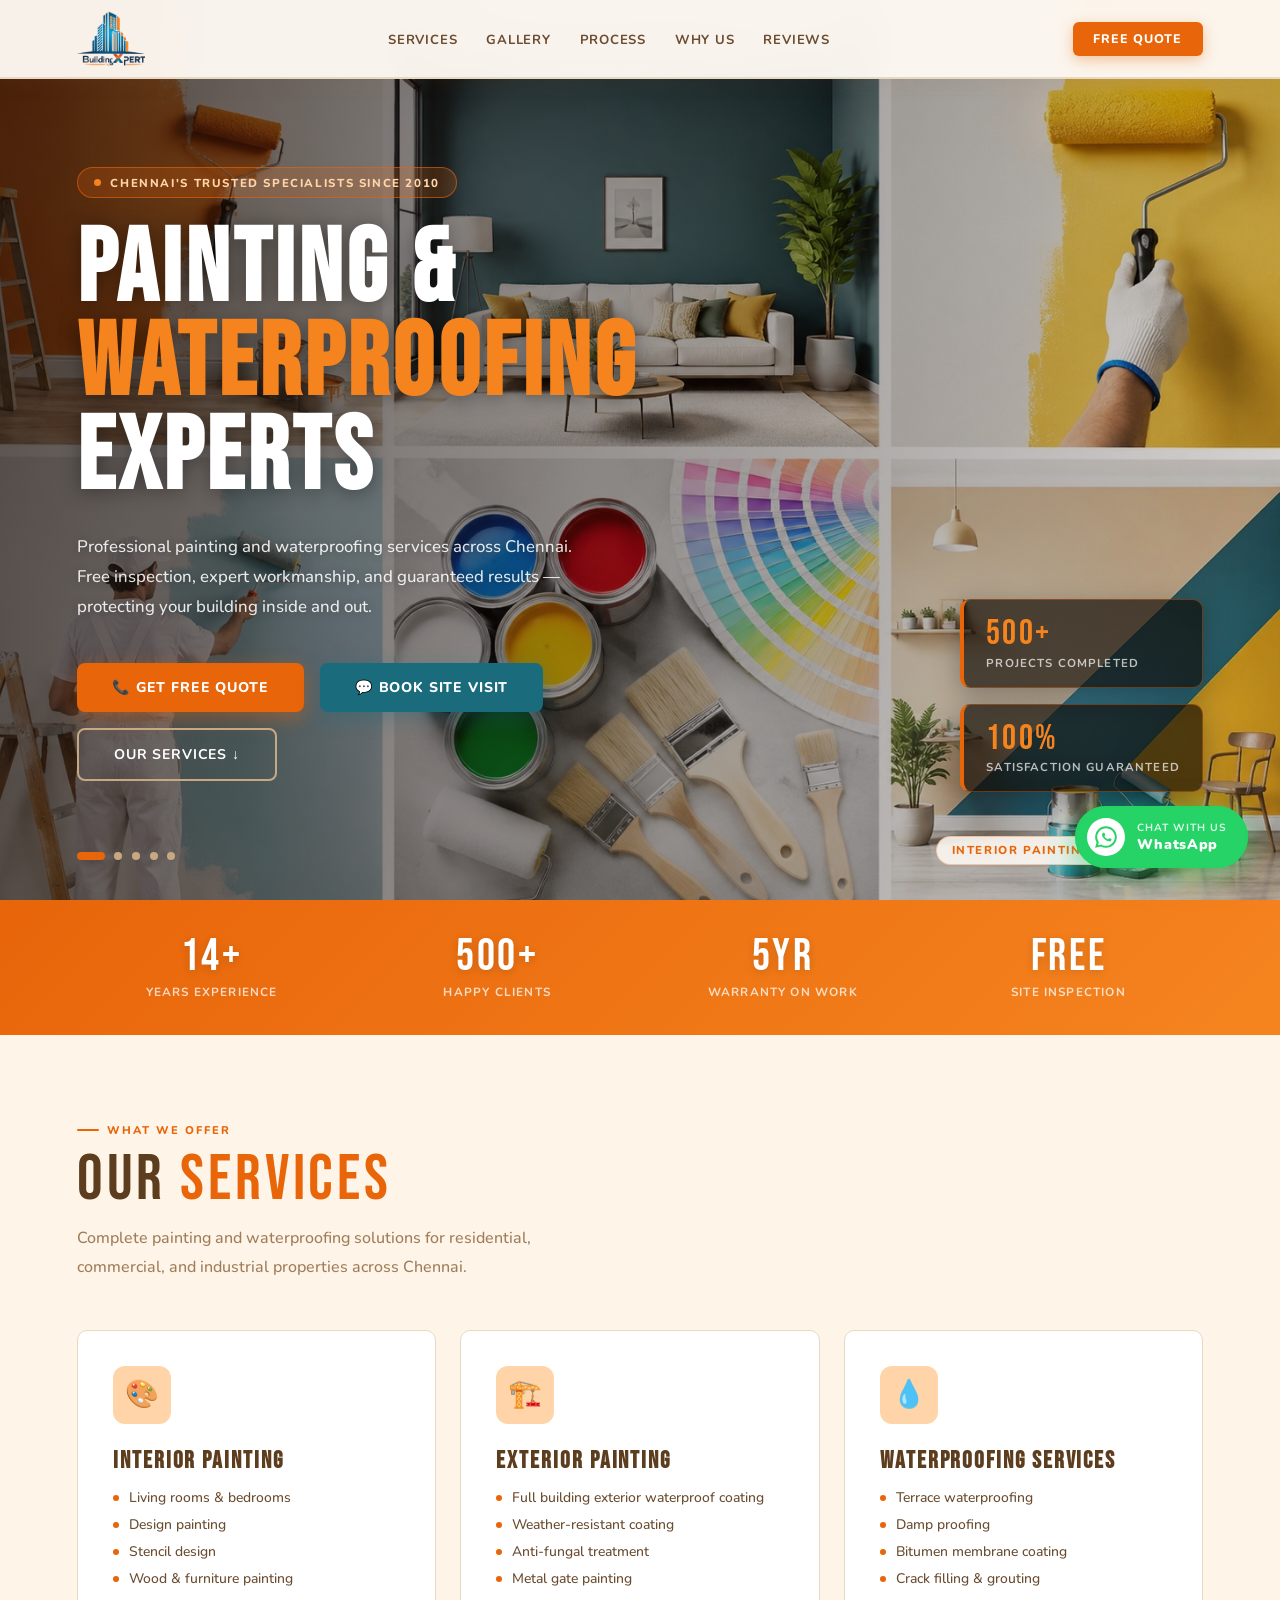
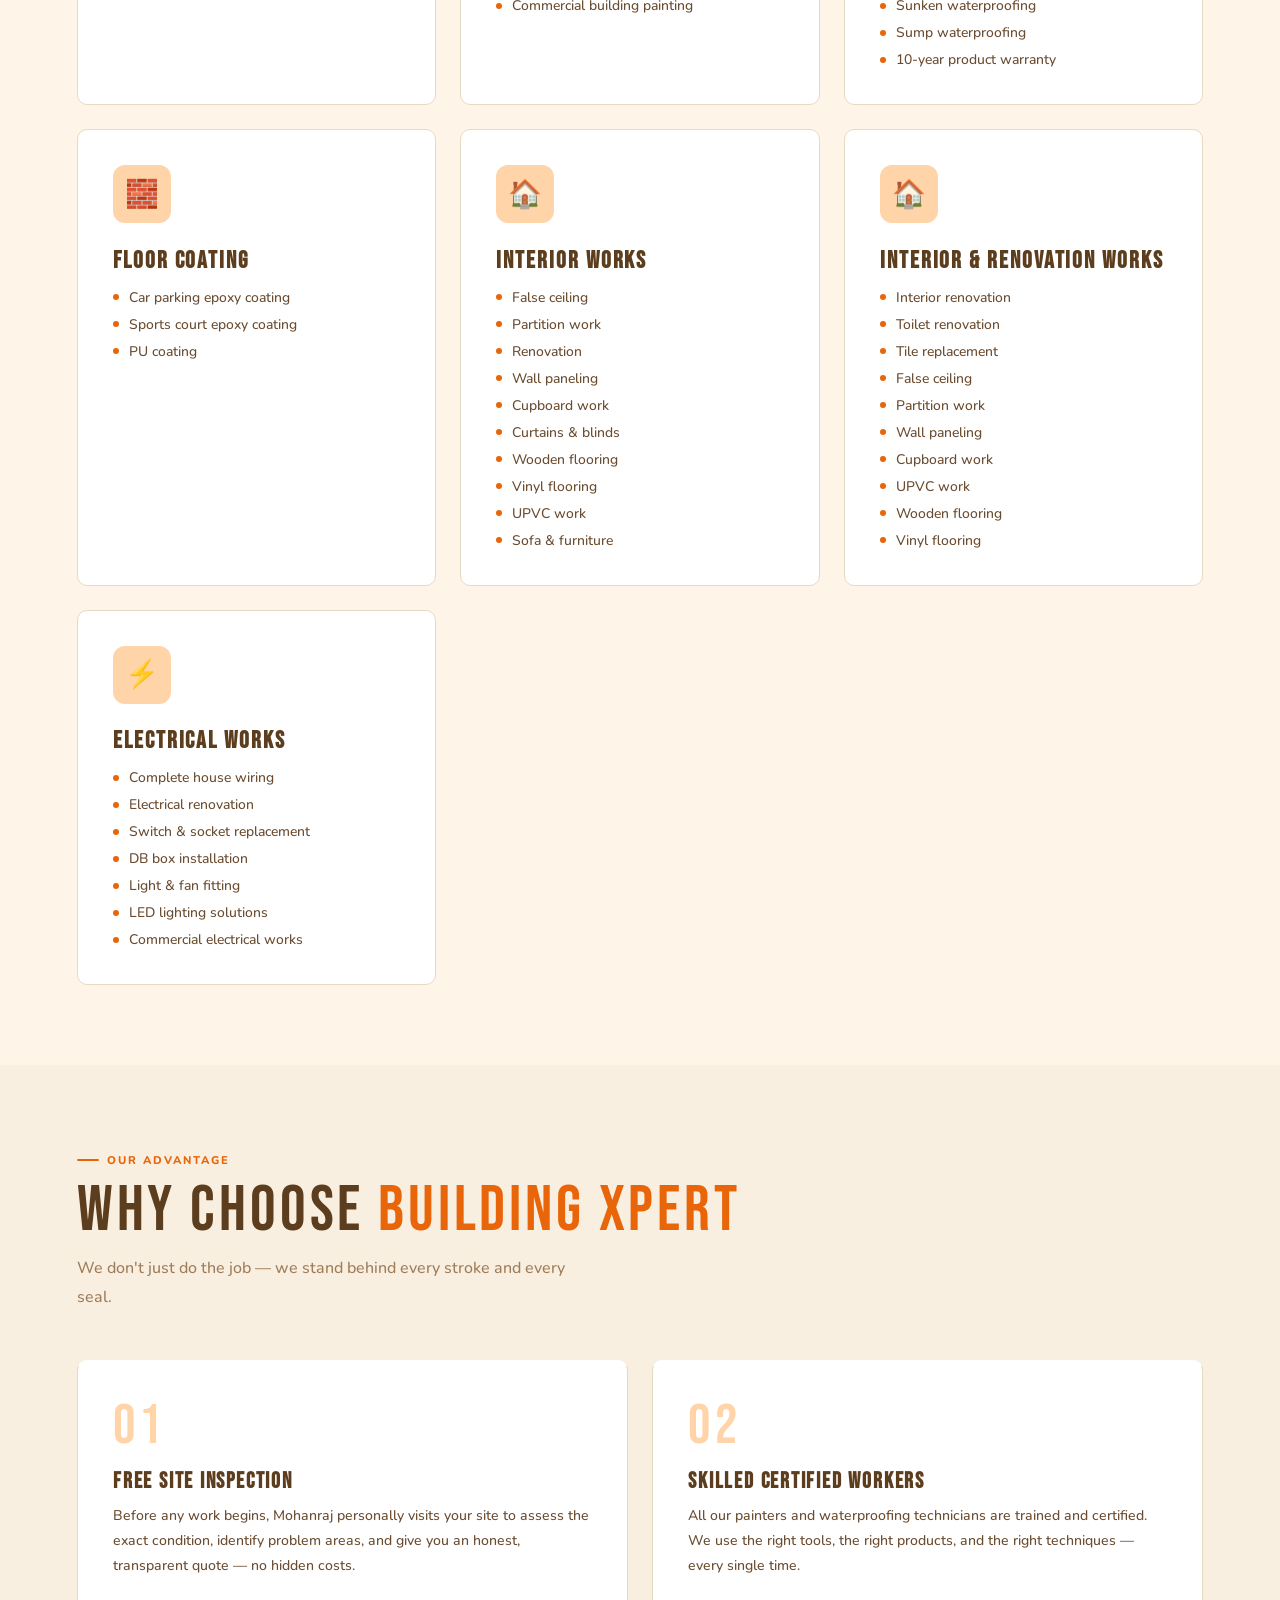
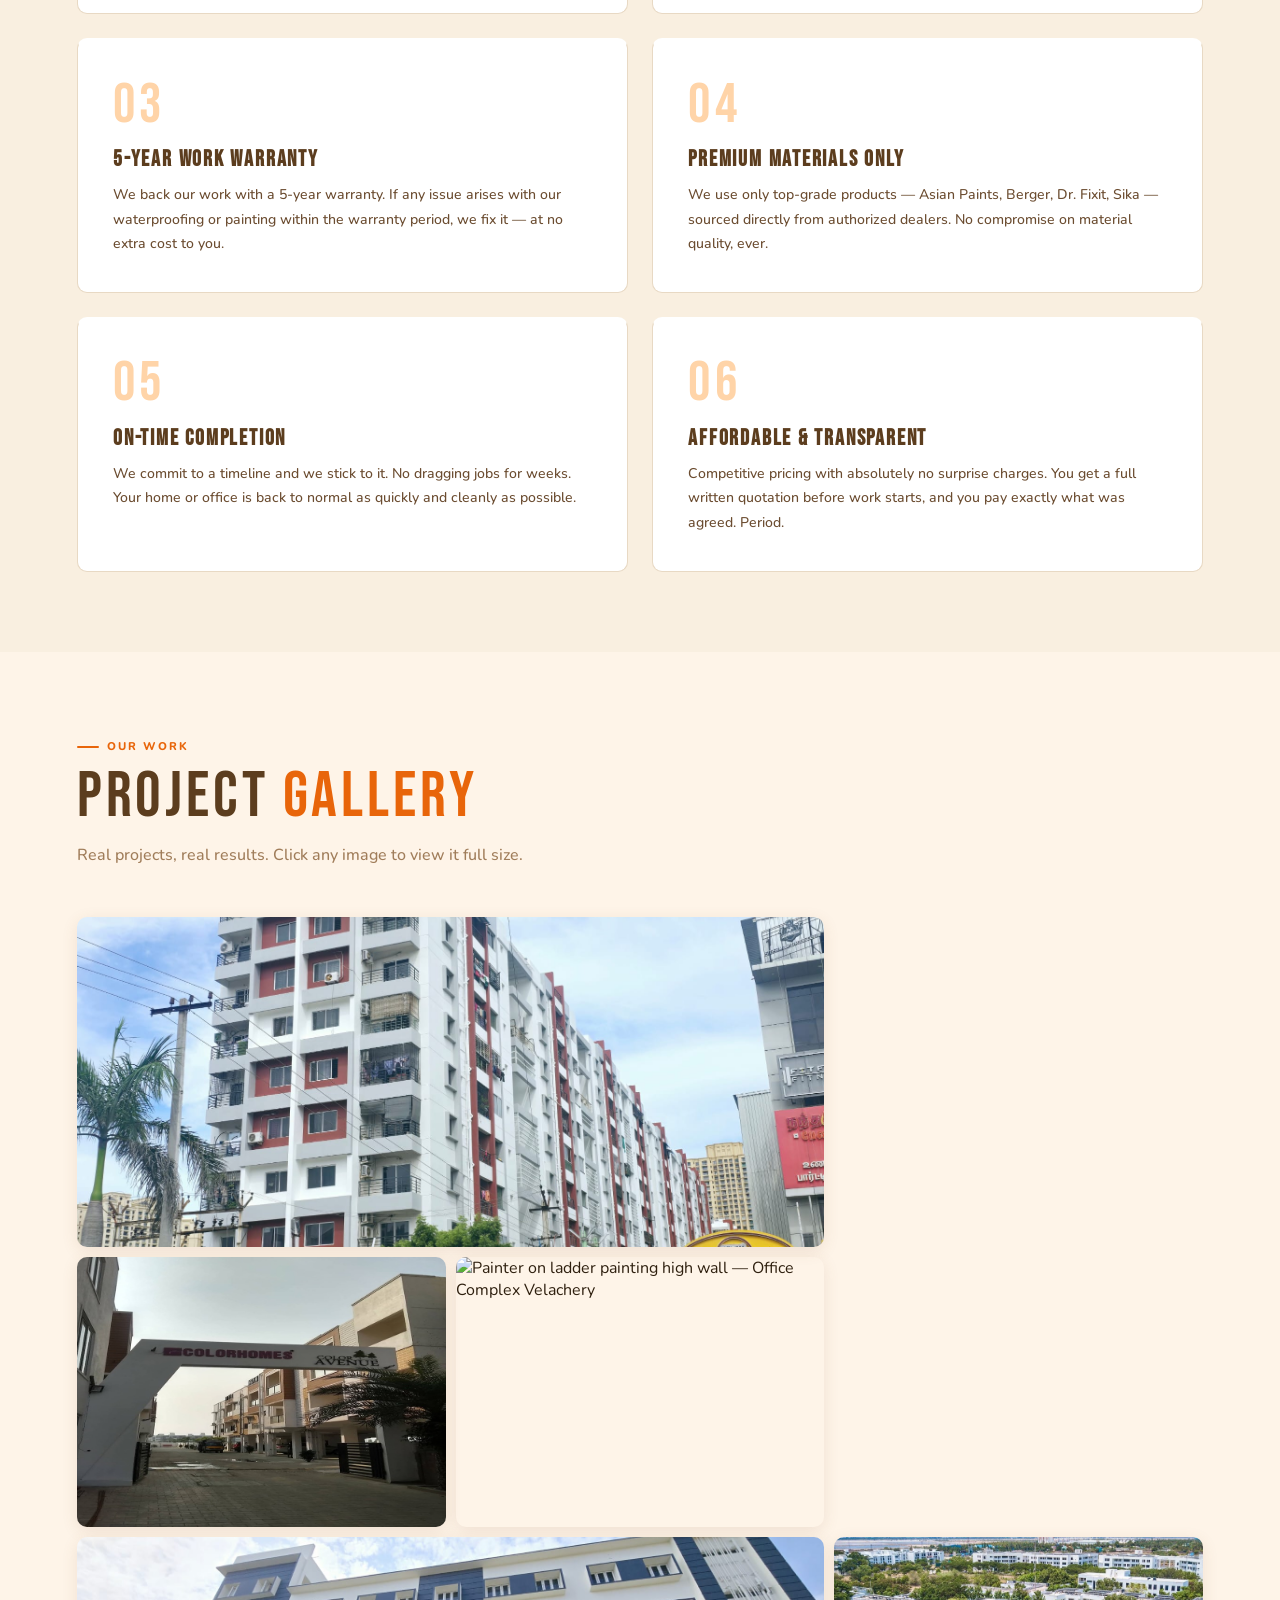
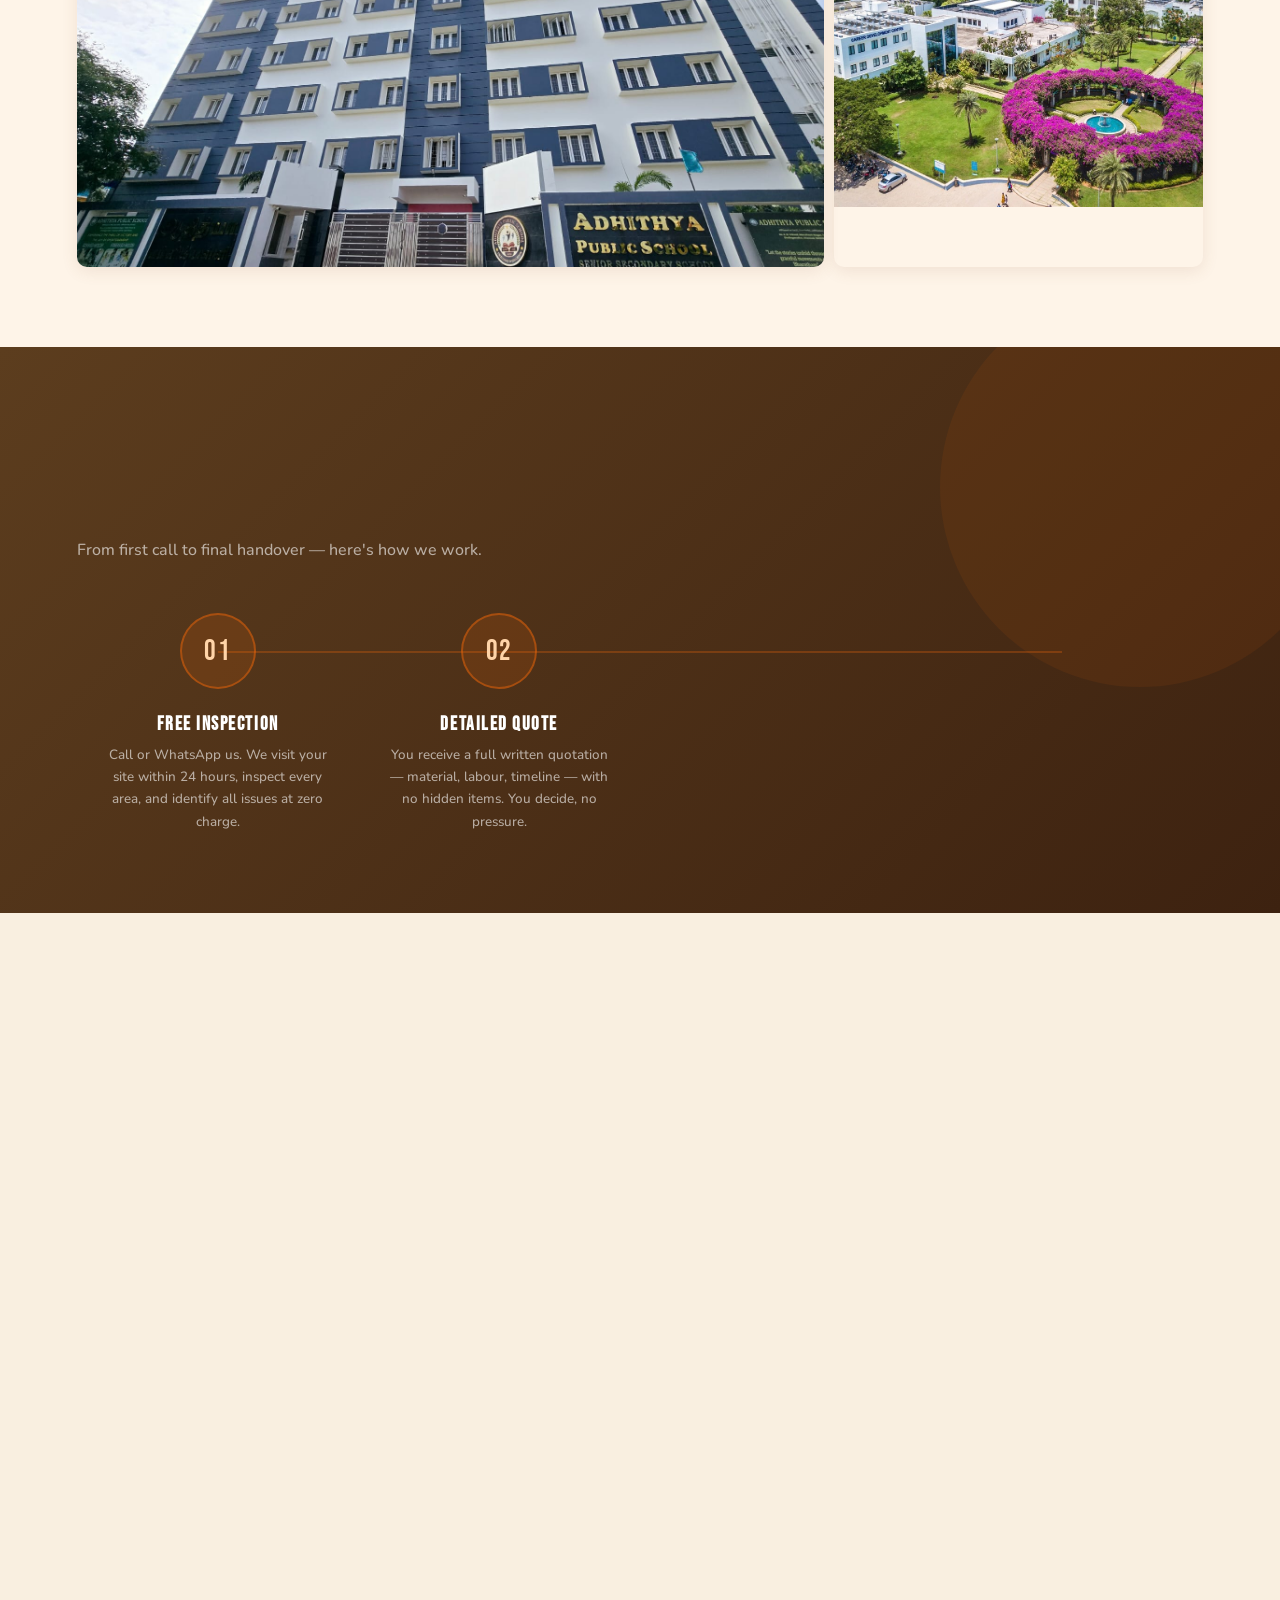
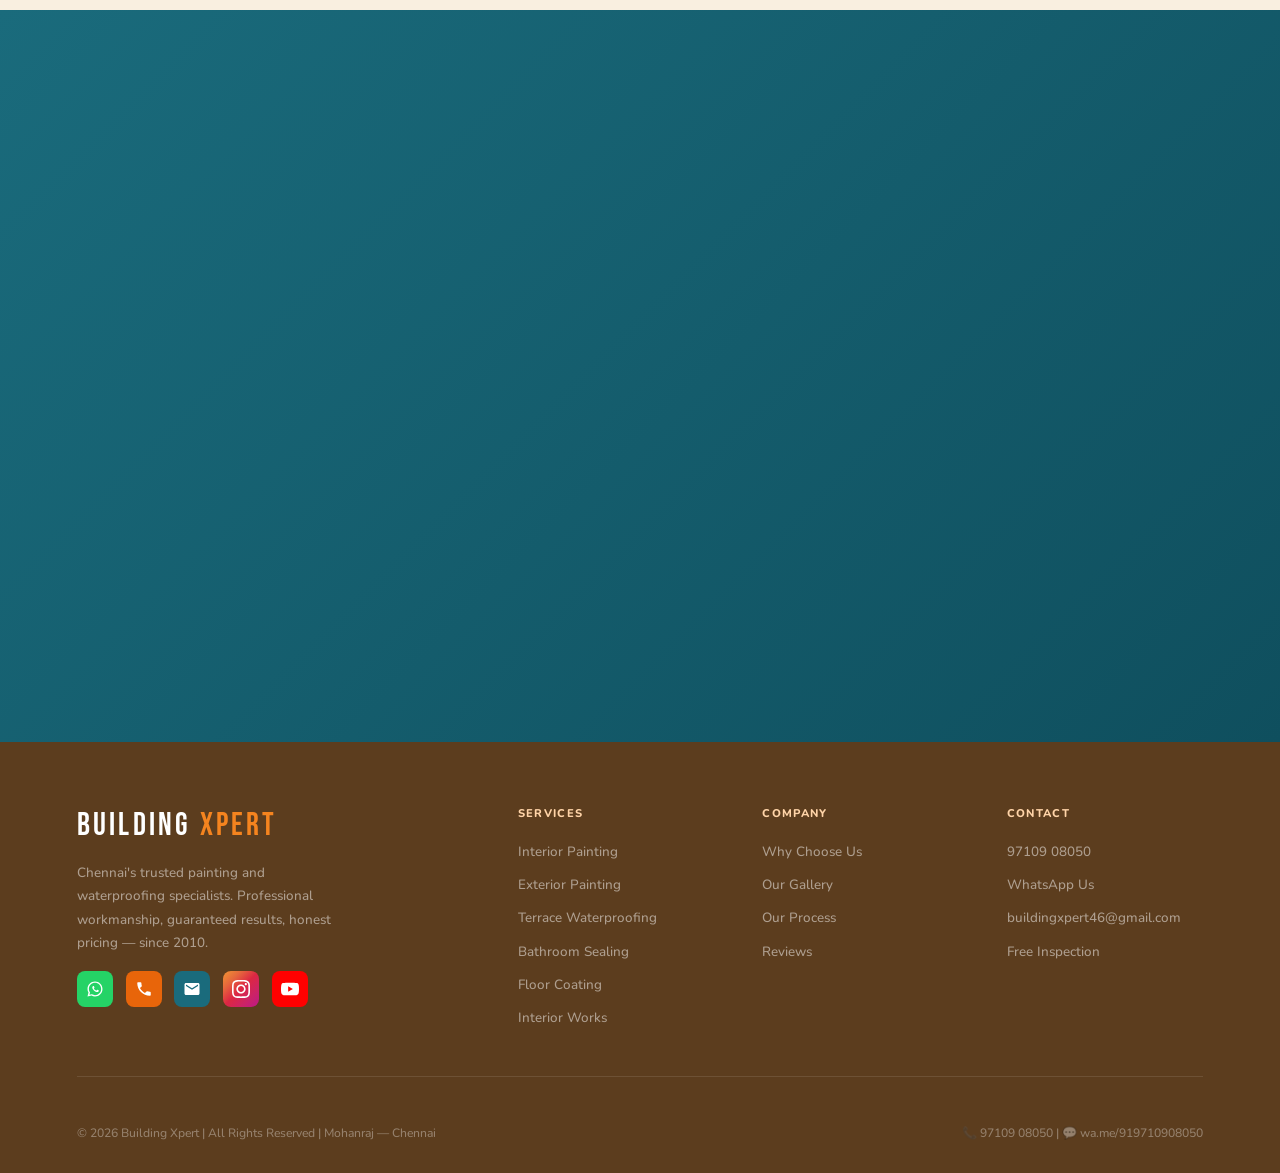
==== commit 7f7d26a2: "newly added" ====
--- a/index.html
+++ b/index.html
@@ -86,6 +86,32 @@
     <img src="images/Logo__1__jpg.png" alt="Building Xpert Logo" width="110" height="55"/>
   </a>
   <ul class="nav-links" id="navLinks">
+    <!-- Mobile menu header — hidden on desktop -->
+    <li class="menu-header">
+      <div class="menu-brand-badge">
+        <div class="menu-icon-ring">
+          <svg viewBox="0 0 48 48" fill="none" xmlns="http://www.w3.org/2000/svg" width="28" height="28">
+            <path d="M6 42V20L24 6L42 20V42H30V30H18V42H6Z" fill="#e8650a"/>
+            <rect x="20" y="30" width="8" height="12" fill="#fff" opacity=".9"/>
+          </svg>
+        </div>
+        <div class="menu-brand-text">
+          <span class="menu-brand-name">Building<em>Xpert</em></span>
+          <span class="menu-brand-tag">✦ Chennai's Trusted Since 2010 ✦</span>
+        </div>
+      </div>
+      <div class="menu-stats-row">
+        <div class="menu-stat"><span class="menu-stat-num">500+</span><span class="menu-stat-lbl">Projects</span></div>
+        <div class="menu-stat-divider"></div>
+        <div class="menu-stat"><span class="menu-stat-num">14+</span><span class="menu-stat-lbl">Years</span></div>
+        <div class="menu-stat-divider"></div>
+        <div class="menu-stat"><span class="menu-stat-num">5yr</span><span class="menu-stat-lbl">Warranty</span></div>
+      </div>
+      <div class="menu-contact-row">
+        <a href="tel:9710908050" class="menu-call-btn">📞 Call Now</a>
+        <a href="https://wa.me/919710908050" class="menu-wa-btn" target="_blank">💬 WhatsApp</a>
+      </div>
+    </li>
     <li><a href="#services">Services</a></li>
     <li><a href="#gallery">Gallery</a></li>
     <li><a href="#process">Process</a></li>
--- a/css/style.css
+++ b/css/style.css
@@ -27,8 +27,8 @@
   --radius:     10px;
 }
 
-html { scroll-behavior: smooth; }
-body { font-family: 'Nunito', sans-serif; background: var(--cream); color: var(--text); overflow-x: hidden; }
+html { scroll-behavior: smooth; overflow-x: hidden; }
+body { font-family: 'Nunito', sans-serif; background: var(--cream); color: var(--text); overflow-x: hidden; position: relative; }
 
 /* SCROLL REVEAL */
 .reveal { opacity:0; transform:translateY(40px); transition:opacity .7s ease,transform .7s ease; }
@@ -69,11 +69,11 @@
 .nav-cta:hover { background:var(--orange-lt); transform:translateY(-2px); }
 
 /* Hamburger */
-.hamburger { display:none; flex-direction:column; gap:5px; cursor:pointer; padding:8px; z-index:210; position:relative; flex-shrink:0; margin-left:.5rem; }
-.hamburger span { display:block; width:24px; height:2.5px; background:var(--brown-dark); border-radius:2px; transition:transform .3s, opacity .3s; }
-.hamburger.open span:nth-child(1) { transform:translateY(7.5px) rotate(45deg); }
-.hamburger.open span:nth-child(2) { opacity:0; }
-.hamburger.open span:nth-child(3) { transform:translateY(-7.5px) rotate(-45deg); }
+.hamburger { display:none; flex-direction:column; justify-content:center; align-items:center; gap:5px; cursor:pointer; padding:0; z-index:10000; position:relative; flex-shrink:0; width:40px; height:40px; }
+.hamburger span { display:block; width:20px; height:2px; background:var(--brown-dark); border-radius:2px; transform-origin:center; transition:transform .4s cubic-bezier(.23,1,.32,1), opacity .3s, width .3s; }
+.hamburger.open span:nth-child(1) { transform:translateY(7px) rotate(45deg); }
+.hamburger.open span:nth-child(2) { opacity:0; width:0; }
+.hamburger.open span:nth-child(3) { transform:translateY(-7px) rotate(-45deg); }
 
 /* ===================== HERO SLIDER ===================== */
 .hero {
@@ -127,7 +127,7 @@
 .btn-orange:hover { background:var(--orange-lt); transform:translateY(-3px); box-shadow:0 10px 28px rgba(232,101,10,.45); }
 .btn-teal { background:var(--teal); color:#fff; padding:.95rem 2.2rem; border-radius:8px; font-size:.88rem; font-weight:800; letter-spacing:.06em; text-transform:uppercase; text-decoration:none; display:inline-block; box-shadow:0 6px 20px rgba(26,107,124,.35); transition:background .2s,transform .15s; }
 .btn-teal:hover { background:var(--teal-lt); transform:translateY(-3px); }
-.btn-outline { border:2px solid var(--brown-lt); color:var(--brown); padding:.93rem 2.2rem; border-radius:8px; font-size:.88rem; font-weight:700; letter-spacing:.06em; text-transform:uppercase; text-decoration:none; display:inline-block; transition:border-color .2s,color .2s,background .2s; }
+.btn-outline { border:2px solid var(--brown-lt); color:white; padding:.93rem 2.2rem; border-radius:8px; font-size:.88rem; font-weight:700; letter-spacing:.06em; text-transform:uppercase; text-decoration:none; display:inline-block; transition:border-color .2s,color .2s,background .2s; }
 .btn-outline:hover { border-color:var(--orange); color:var(--orange); background:rgba(232,101,10,.06); }
 
 .hero-cards { position:absolute; right:6%; bottom:12%; display:flex; flex-direction:column; gap:1rem; z-index:2; animation:fadeUp .8s ease .7s both; }
@@ -309,6 +309,8 @@
 .wa-popup-dismiss:hover { color: #555; }
 
 /* ===================== RESPONSIVE ===================== */
+.menu-header { display: none; }
+
 @media (max-width:1024px) {
   .hero-cards { display:none; }
   .stats-bar { grid-template-columns:repeat(2,1fr); }
@@ -320,15 +322,61 @@
 }
 @media (max-width:768px) {
   :root { --pad:3rem 4%; }
-  nav { padding: .4rem 6% .4rem 4%; gap: 0; justify-content: space-between; box-sizing: border-box; width: 100% !important; }
-  .hamburger { margin-left: 0 !important; margin-right: 2rem; flex-shrink: 0 !important; position: relative !important; right: 0 !important; }
+  /* ── NAV BAR ── */
+  nav { padding: .5rem 5% !important; justify-content: space-between !important; box-sizing: border-box !important; width: 100% !important; left: 0 !important; right: 0 !important; }
   .nav-logo { flex-shrink: 0; }
-  .nav-logo img { height: 42px; }
-  .nav-links { display: none; }
-  .hamburger { display: flex !important; flex-shrink: 0; }
-  .nav-cta { margin-left: auto; margin-right: .5rem; padding: .38rem .7rem; font-size: .62rem; letter-spacing: .03em; flex-shrink: 0; white-space: nowrap; box-shadow: none; }
-  .nav-links.open { display: flex; flex-direction: column; position: fixed; top: 0; left: 0; right: 0; bottom: 0; background: rgba(253,248,242,.99); padding: 5rem 6% 3rem; gap: 1.8rem; z-index: 198; overflow-y: auto; justify-content: flex-start; }
-  .nav-links.open a { color: var(--text-mid); font-size: 1.1rem; border-bottom: 1px solid var(--sand-dark); padding-bottom: 1rem; }
+  .nav-logo img { height: 40px; }
+  .nav-cta { margin-left: auto !important; margin-right: .6rem !important; padding: .38rem .75rem !important; font-size: .62rem !important; flex-shrink: 0 !important; white-space: nowrap !important; box-shadow: none !important; }
+
+  /* ── HAMBURGER ── */
+  .hamburger { display: flex !important; margin: 0 !important; flex-shrink: 0 !important; position: relative !important; z-index: 10000 !important; width: 40px !important; height: 40px !important; border-radius: 8px !important; background: var(--surface2) !important; border: 1.5px solid var(--sand-dark) !important; transition: background .25s, border-color .25s !important; }
+  .hamburger.open { background: var(--orange) !important; border-color: var(--orange) !important; }
+  .hamburger span { background: var(--brown-dark) !important; }
+  .hamburger.open span { background: #fff !important; }
+  .hamburger.open span:nth-child(1) { transform: translateY(7px) rotate(45deg) !important; }
+  .hamburger.open span:nth-child(2) { opacity: 0 !important; width: 0 !important; }
+  .hamburger.open span:nth-child(3) { transform: translateY(-7px) rotate(-45deg) !important; }
+
+  /* ── FULLSCREEN MENU ── */
+  .nav-links { display: flex !important; flex-direction: column !important; list-style: none !important; position: fixed !important; top: 0 !important; left: 0 !important; right: 0 !important; height: 100dvh !important; padding: 0 !important; gap: 0 !important; z-index: 9999 !important; overflow-y: auto !important; background: var(--brown-dark) !important; pointer-events: none !important; visibility: hidden; opacity: 0; transform: translateY(-10px) !important; transition: opacity .32s ease, transform .32s ease, visibility 0s linear .32s !important; }
+  .nav-links.open { pointer-events: all !important; visibility: visible !important; opacity: 1 !important; transform: translateY(0) !important; transition: opacity .32s ease, transform .32s ease, visibility 0s linear 0s !important; }
+
+  /* ── MENU HEADER ── */
+  .menu-header { display: block !important; padding: 0 !important; border-bottom: 1px solid rgba(255,255,255,.12) !important; flex-shrink: 0; opacity: 0; transform: translateY(8px); transition: opacity .3s ease, transform .3s ease; }
+  .nav-links.open .menu-header { opacity: 1; transform: translateY(0); transition-delay: .1s; }
+
+  /* Brand badge row */
+  .menu-brand-badge { display: flex; align-items: center; gap: 1rem; padding: 1.4rem 6% 1.1rem; background: rgba(0,0,0,.25); }
+  .menu-icon-ring { width: 52px; height: 52px; border-radius: 14px; background: rgba(232,101,10,.15); border: 1.5px solid rgba(232,101,10,.4); display: flex; align-items: center; justify-content: center; flex-shrink: 0; }
+  .menu-brand-text { display: flex; flex-direction: column; gap: .2rem; }
+  .menu-brand-name { font-family: 'Bebas Neue', sans-serif; font-size: 1.7rem; letter-spacing: .1em; color: #fff; line-height: 1; }
+  .menu-brand-name em { font-style: normal; color: var(--orange-lt); }
+  .menu-brand-tag { font-size: .6rem; font-weight: 800; letter-spacing: .14em; text-transform: uppercase; color: rgba(255,255,255,.4); }
+
+  /* Stats row */
+  .menu-stats-row { display: flex; align-items: center; padding: .85rem 6%; gap: 0; background: rgba(0,0,0,.15); border-bottom: 1px solid rgba(255,255,255,.08); }
+  .menu-stat { display: flex; flex-direction: column; align-items: center; flex: 1; gap: .1rem; }
+  .menu-stat-num { font-family: 'Bebas Neue', sans-serif; font-size: 1.4rem; color: var(--orange-lt); letter-spacing: .06em; line-height: 1; }
+  .menu-stat-lbl { font-size: .6rem; font-weight: 700; letter-spacing: .1em; text-transform: uppercase; color: rgba(255,255,255,.45); }
+  .menu-stat-divider { width: 1px; height: 28px; background: rgba(255,255,255,.12); flex-shrink: 0; }
+
+  /* Contact buttons */
+  .menu-contact-row { display: flex; gap: .6rem; padding: .85rem 6%;}
+  .menu-call-btn, .menu-wa-btn { display: inline-flex; align-items: center; gap: .4rem;padding-left: 50px; padding: .55rem 1.1rem; border-radius: 7px; font-size: .75rem; font-weight: 800; letter-spacing: .03em; text-decoration: none; flex: 1; justify-content: center; transition: opacity .2s; }
+  .menu-call-btn:hover, .menu-wa-btn:hover { opacity: .88; }
+  .menu-call-btn { background: var(--orange); color: #fff; }
+  .menu-wa-btn { background: #25D366; color: #fff; }
+
+  /* ── NAV LINKS ── */
+  .nav-links li:not(.menu-header) { opacity: 0; transform: translateY(12px); transition: opacity .26s ease, transform .26s ease; border-bottom: 1px solid rgba(255,255,255,.07) !important; padding: 0 6%; }
+  .nav-links.open li:nth-child(2) { opacity:1; transform:translateY(0); transition-delay:.18s; }
+  .nav-links.open li:nth-child(3) { opacity:1; transform:translateY(0); transition-delay:.24s; }
+  .nav-links.open li:nth-child(4) { opacity:1; transform:translateY(0); transition-delay:.30s; }
+  .nav-links.open li:nth-child(5) { opacity:1; transform:translateY(0); transition-delay:.36s; }
+  .nav-links.open li:nth-child(6) { opacity:1; transform:translateY(0); transition-delay:.42s; }
+  .nav-links a { display: block !important; color: rgba(255,255,255,.78) !important; font-size: 1rem !important; font-weight: 700 !important; letter-spacing: .06em !important; text-transform: uppercase !important; padding: 1rem 0 !important; border-bottom: none !important; transition: color .2s, padding-left .18s !important; }
+  .nav-links a:hover { color: var(--orange-lt) !important; padding-left: .4rem !important; }
+  .nav-links a::after { display: none !important; }
   .whatsapp-float { display: none !important; }
   .whatsapp-float-x { position: fixed !important; bottom: 20px !important; right: 16px !important; left: auto !important; width: 54px !important; height: 54px !important; min-width: 54px !important; padding: 0 !important; border-radius: 50% !important; display: flex !important; justify-content: center !important; align-items: center !important; gap: 0 !important; z-index: 99999 !important; overflow: visible !important; }
   .wa-text-wrap { display: none !important; }
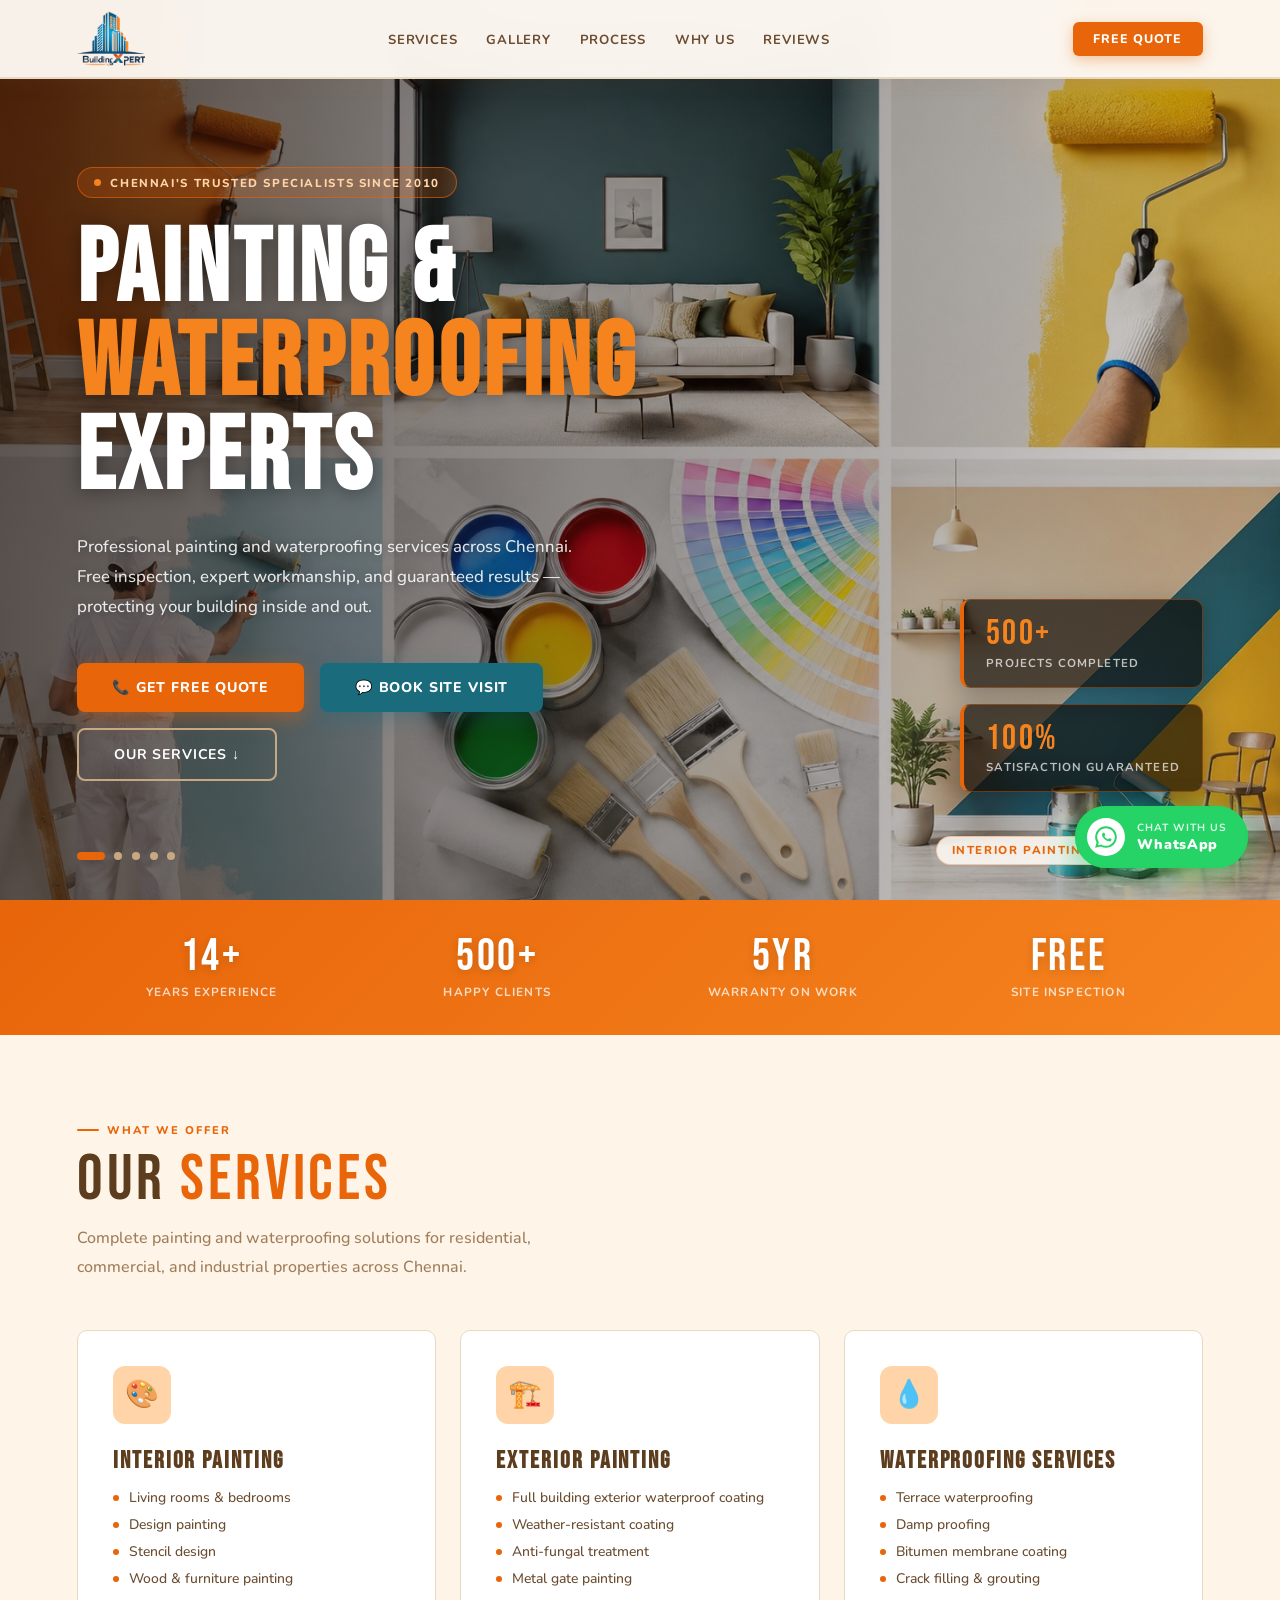
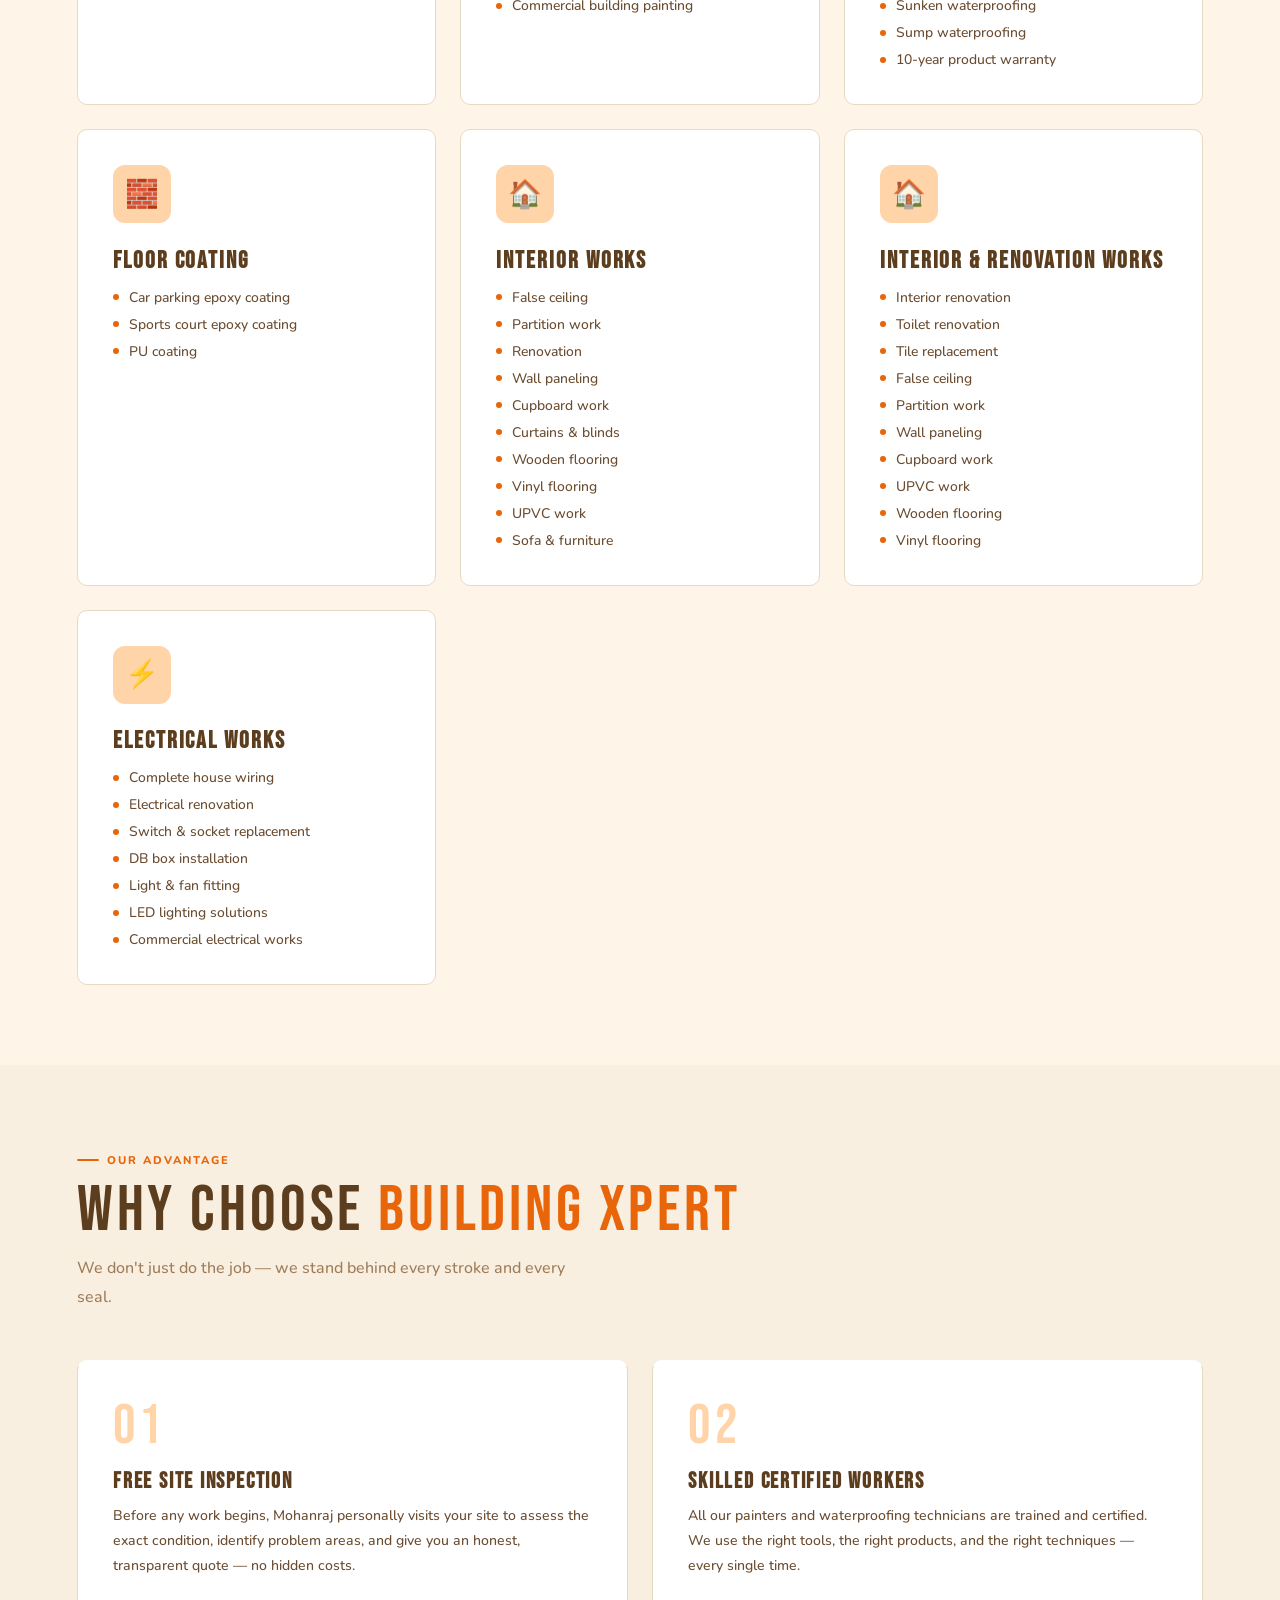
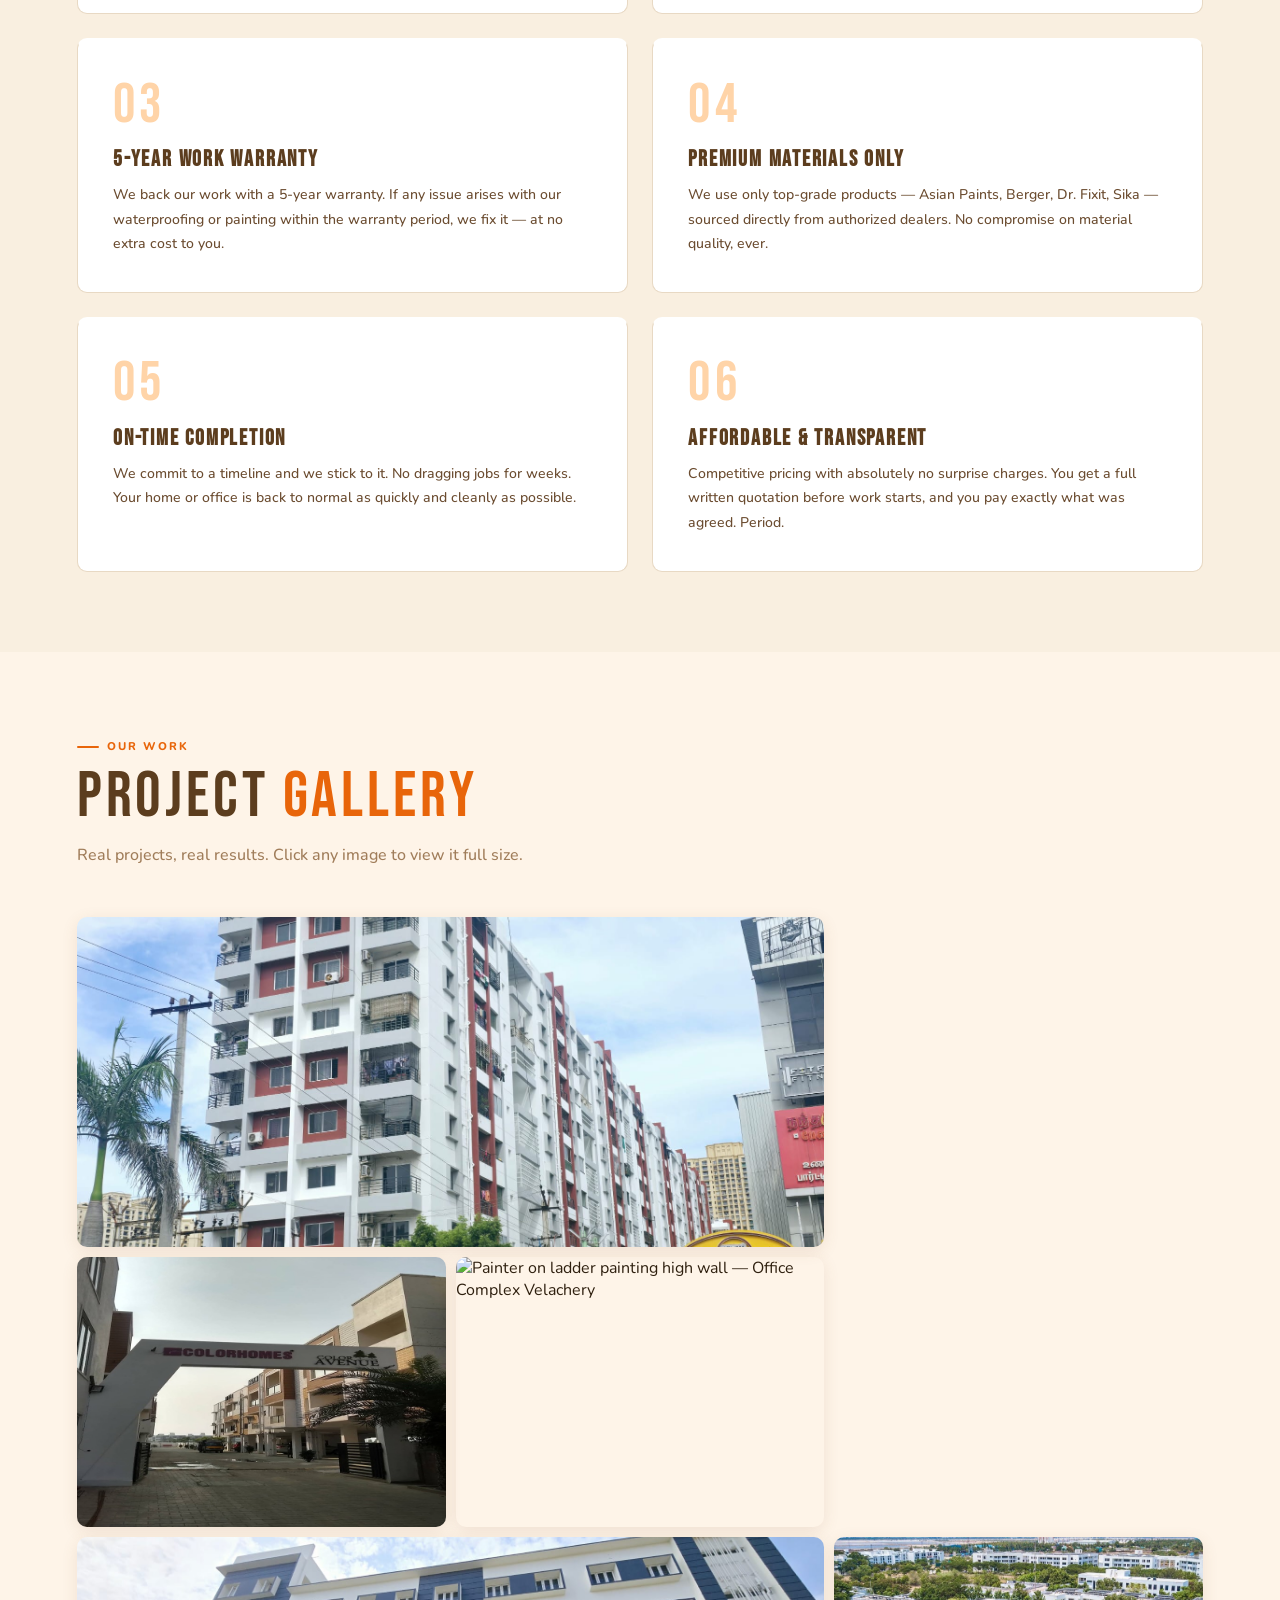
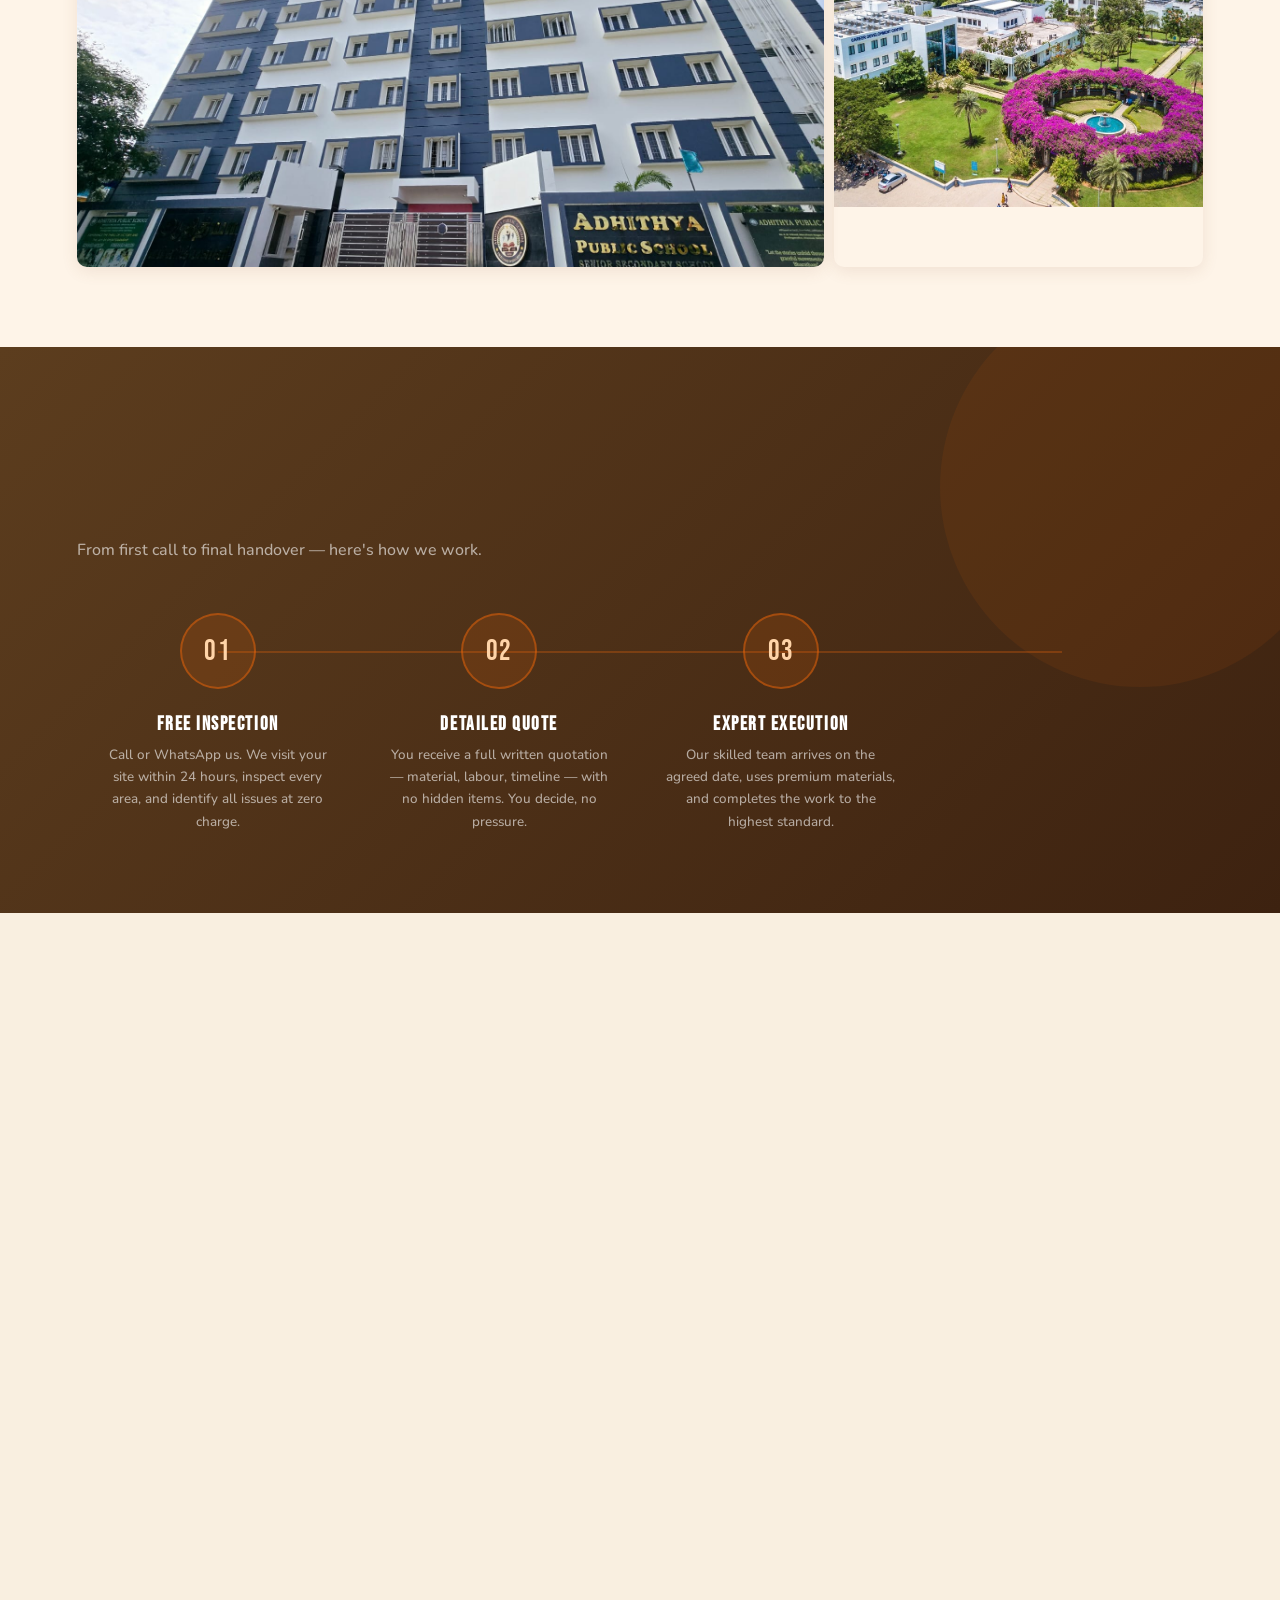
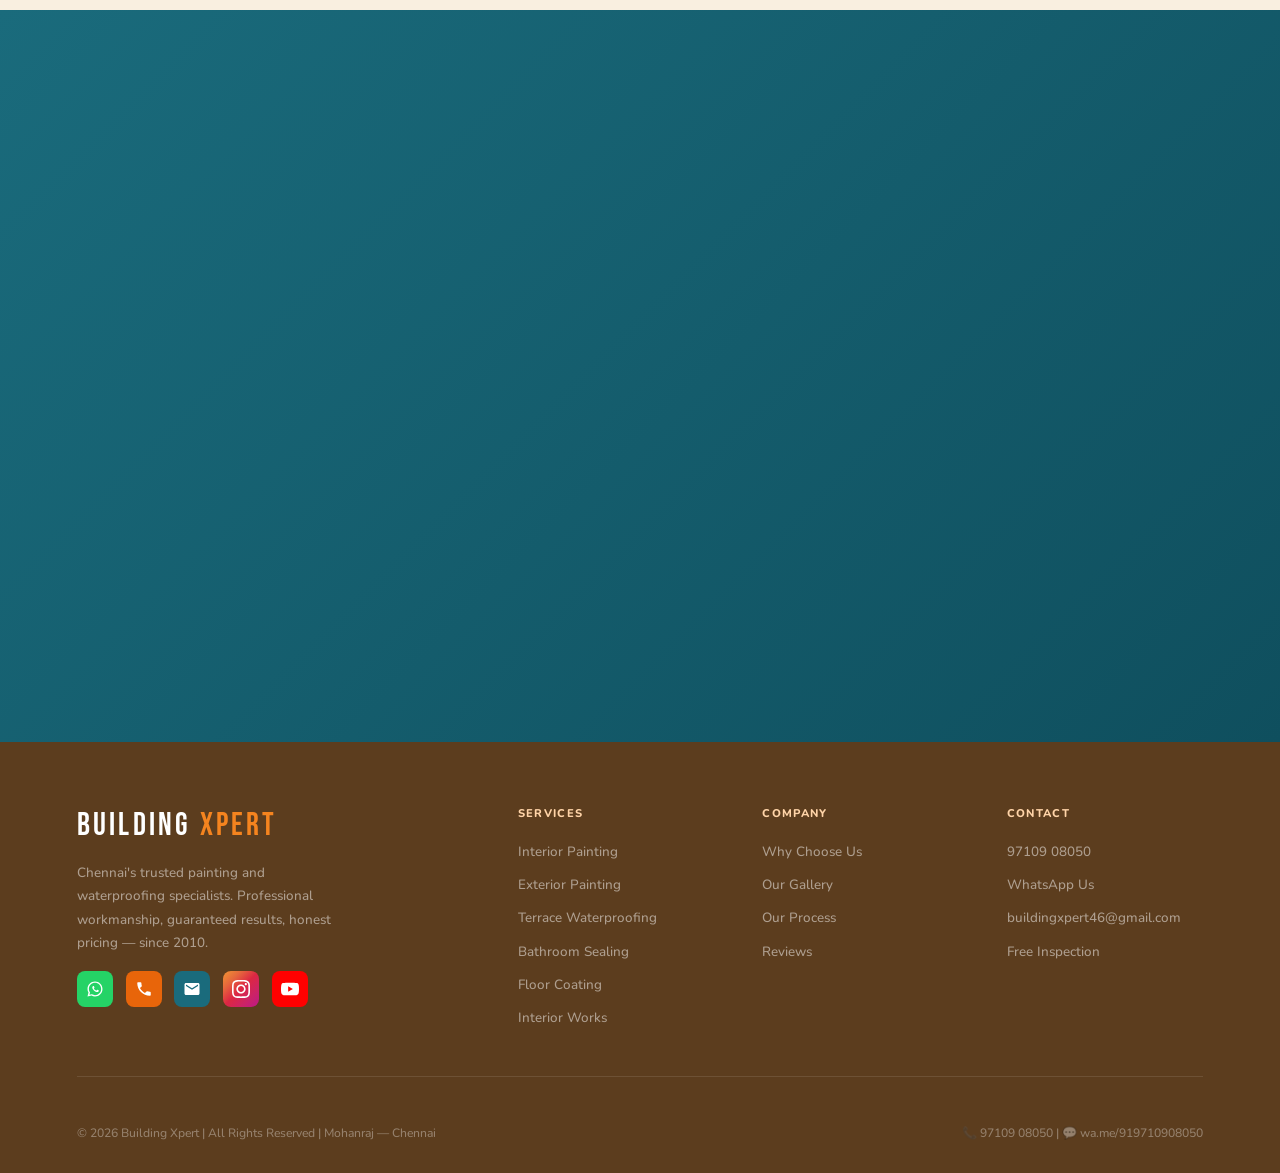
==== commit 53ef8932: "newly added" ====
--- a/index.html
+++ b/index.html
@@ -83,16 +83,14 @@
 <nav id="navbar">
   <a href="#" class="nav-logo">
     <!-- ✅ Logo now in images/ folder; width/height set to prevent layout shift -->
-    <img src="images/Logo__1__jpg.png" alt="Building Xpert Logo" width="110" height="55"/>
+    <img src="images/Logo__1__jpg.png" alt="Building Xpert Logo" width="100" height="50"/>
   </a>
   <ul class="nav-links" id="navLinks">
     <!-- Mobile menu header — hidden on desktop -->
     <li class="menu-header">
       <div class="menu-brand-badge">
         <div class="menu-icon-ring">
-          <svg viewBox="0 0 48 48" fill="none" xmlns="http://www.w3.org/2000/svg" width="28" height="28">
-            <path d="M6 42V20L24 6L42 20V42H30V30H18V42H6Z" fill="#e8650a"/>
-            <rect x="20" y="30" width="8" height="12" fill="#fff" opacity=".9"/>
+          <img src="images/Logo__1__jpg.png" alt="Building Xpert Logo" width="110" height="55"/>
           </svg>
         </div>
         <div class="menu-brand-text">
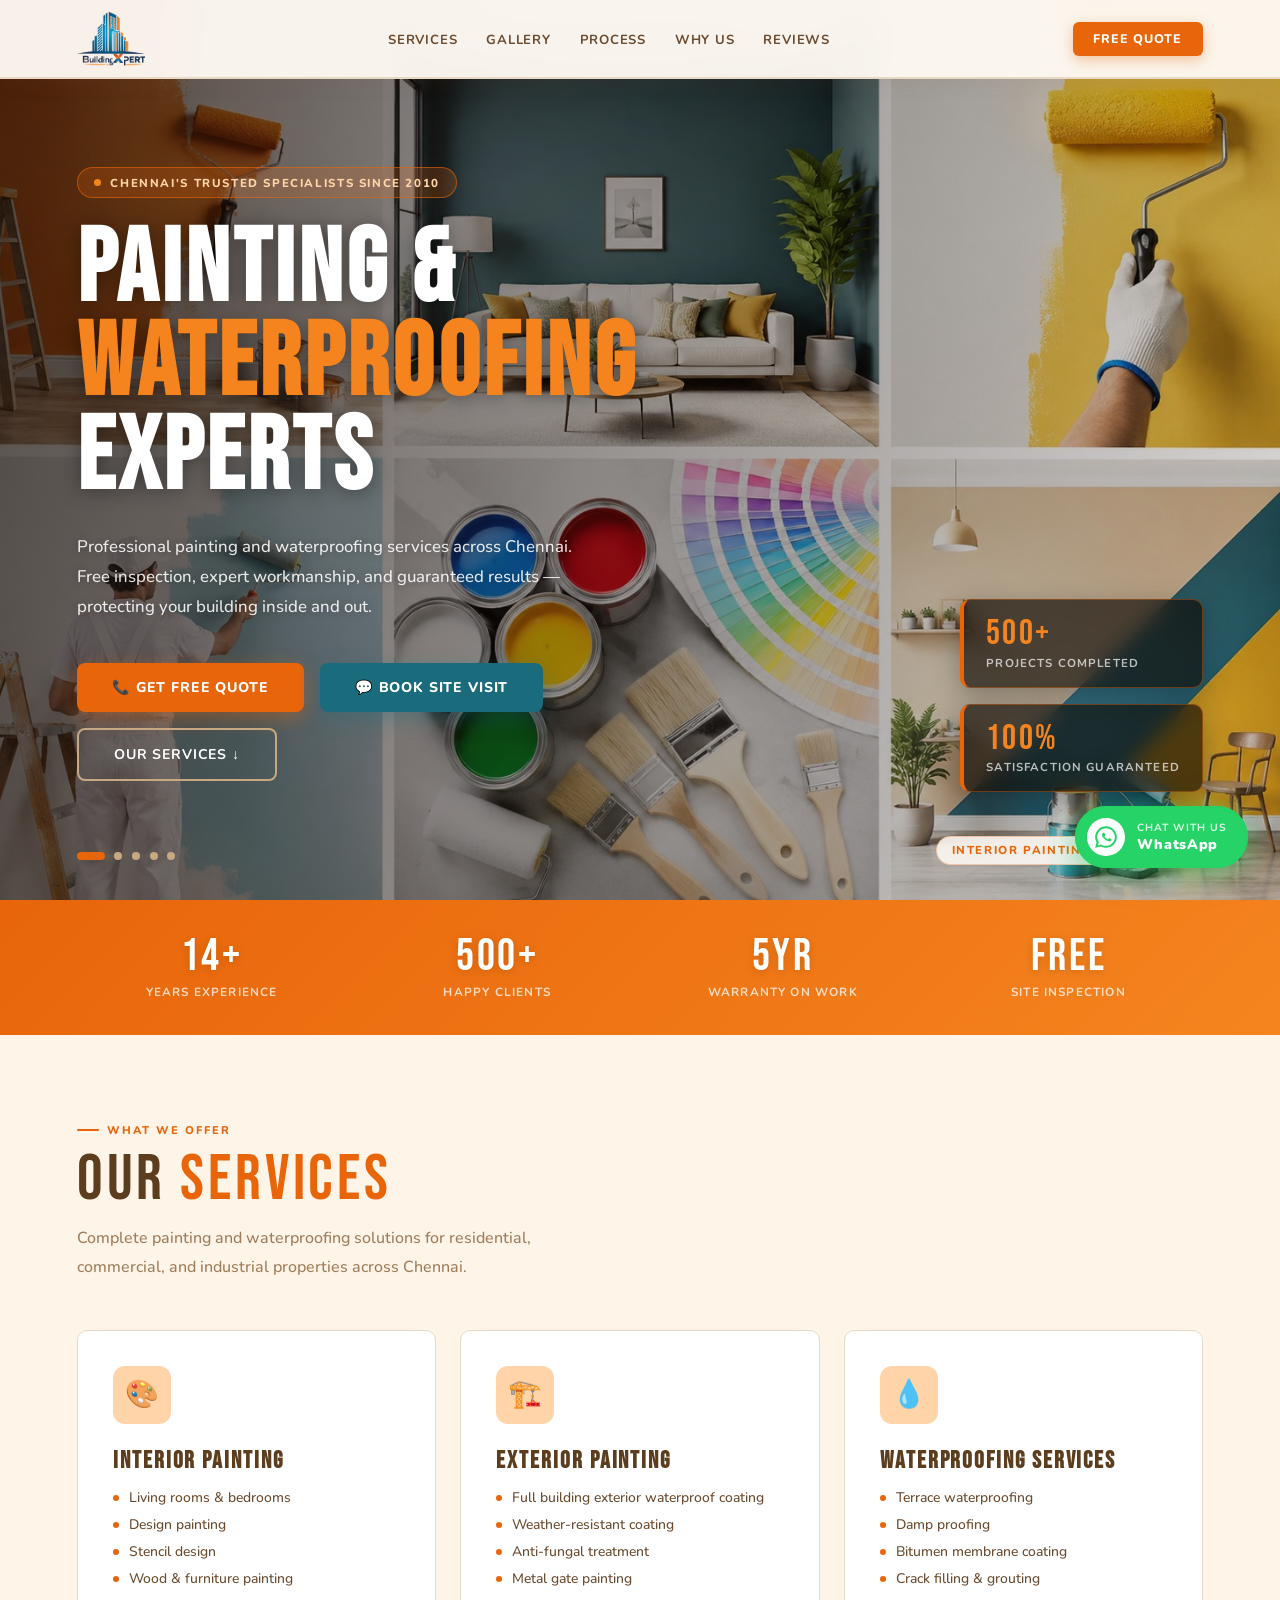
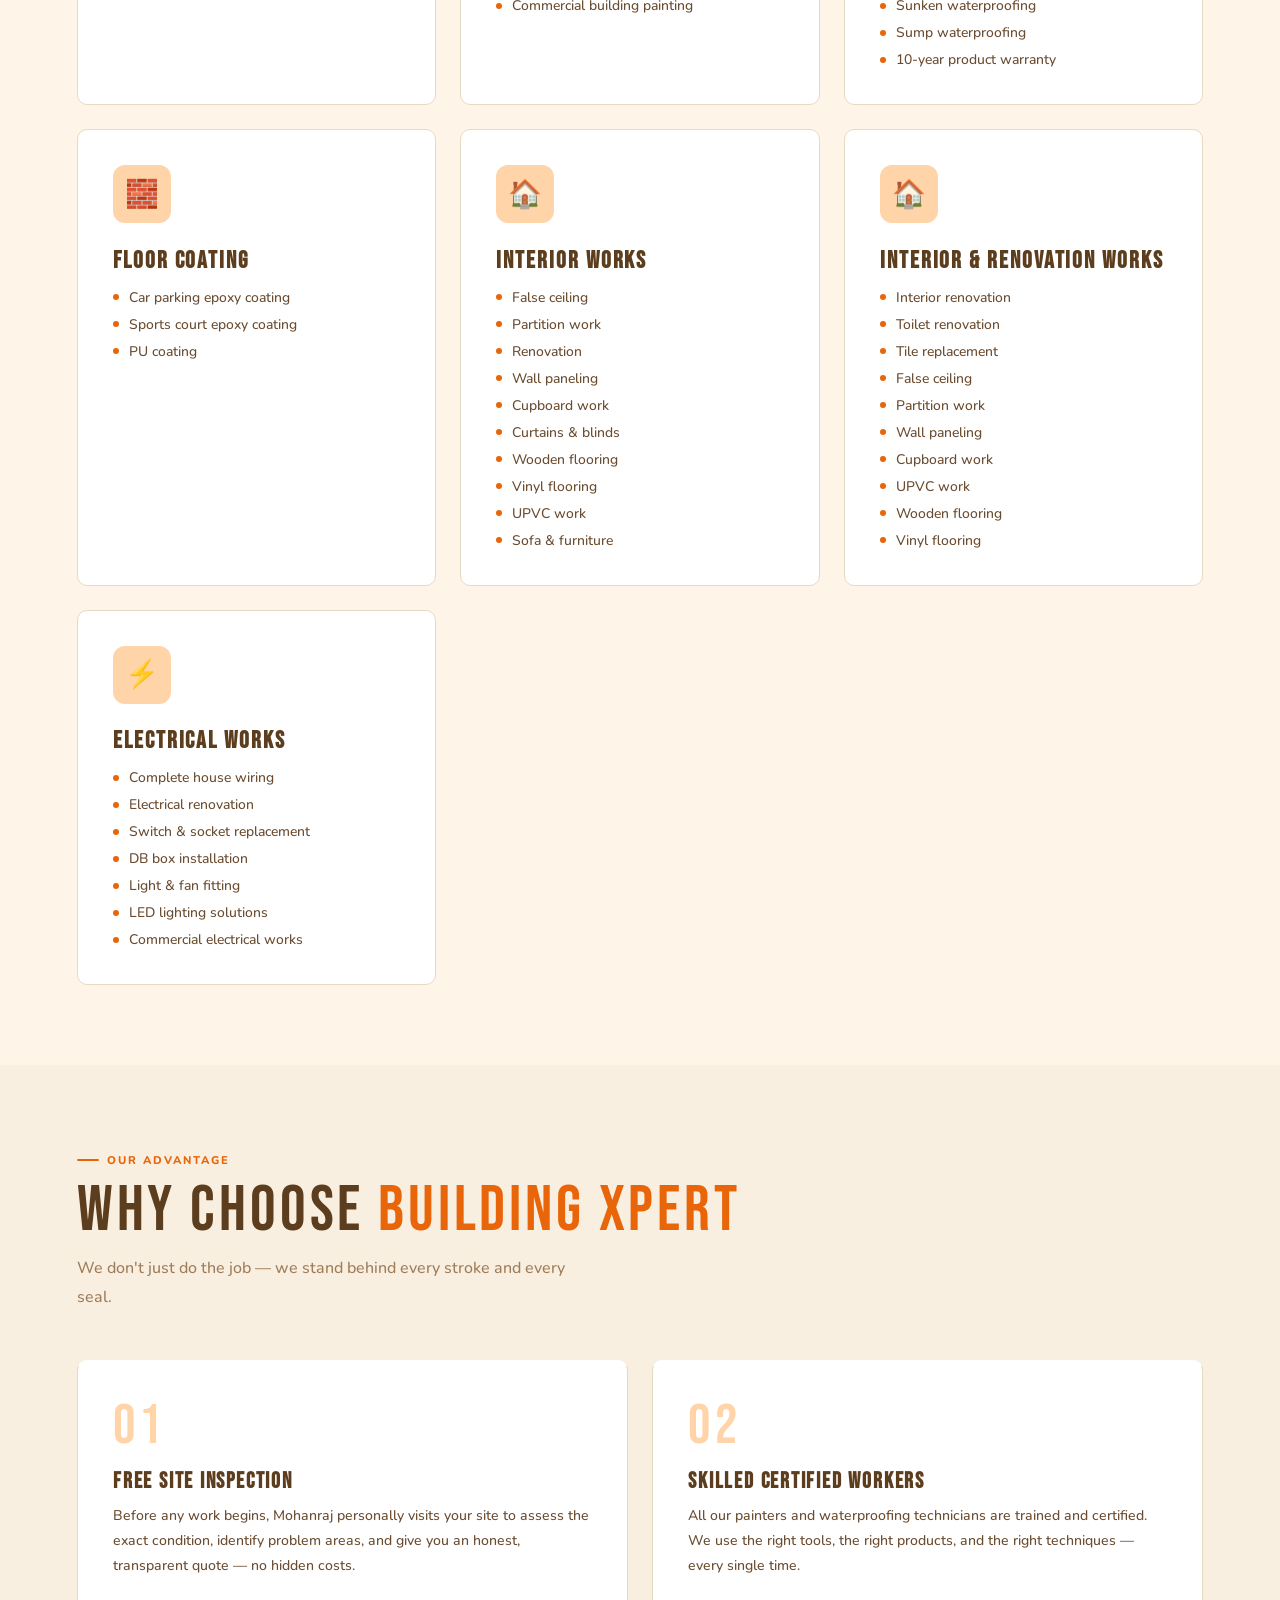
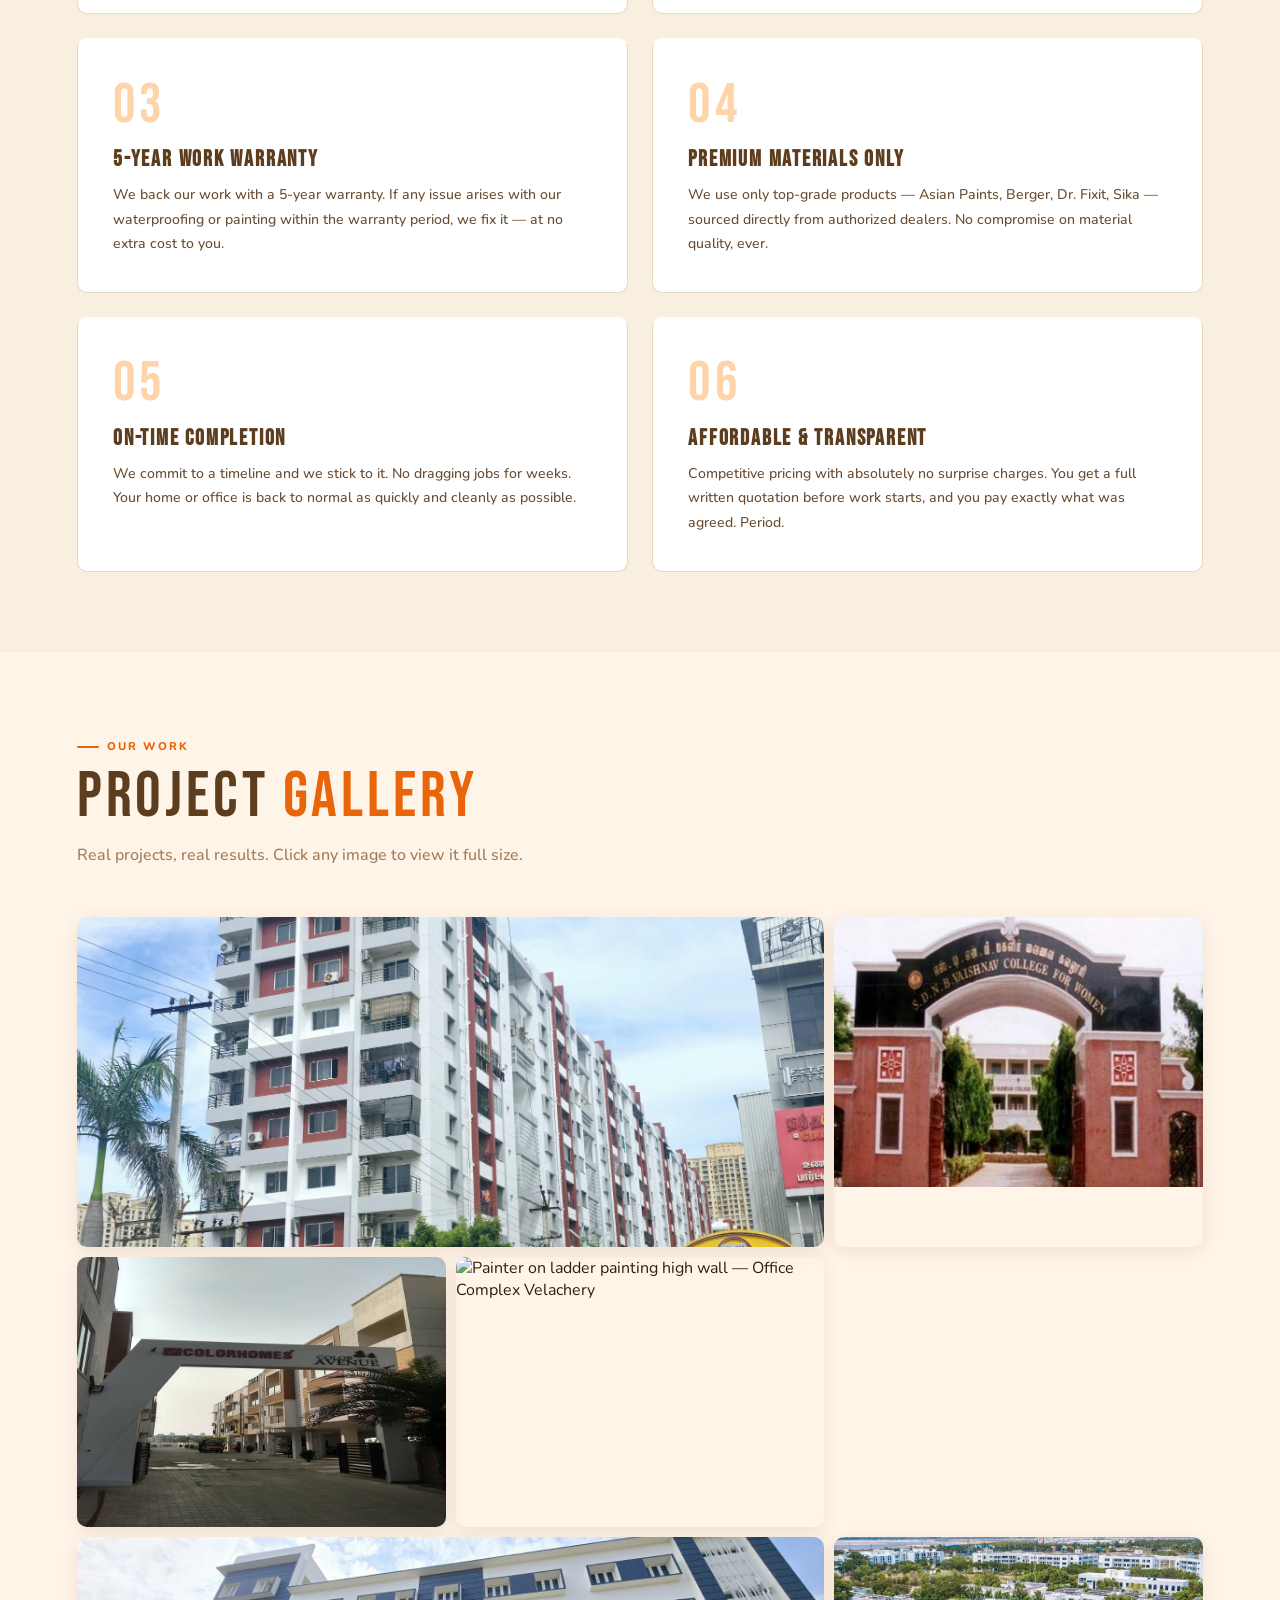
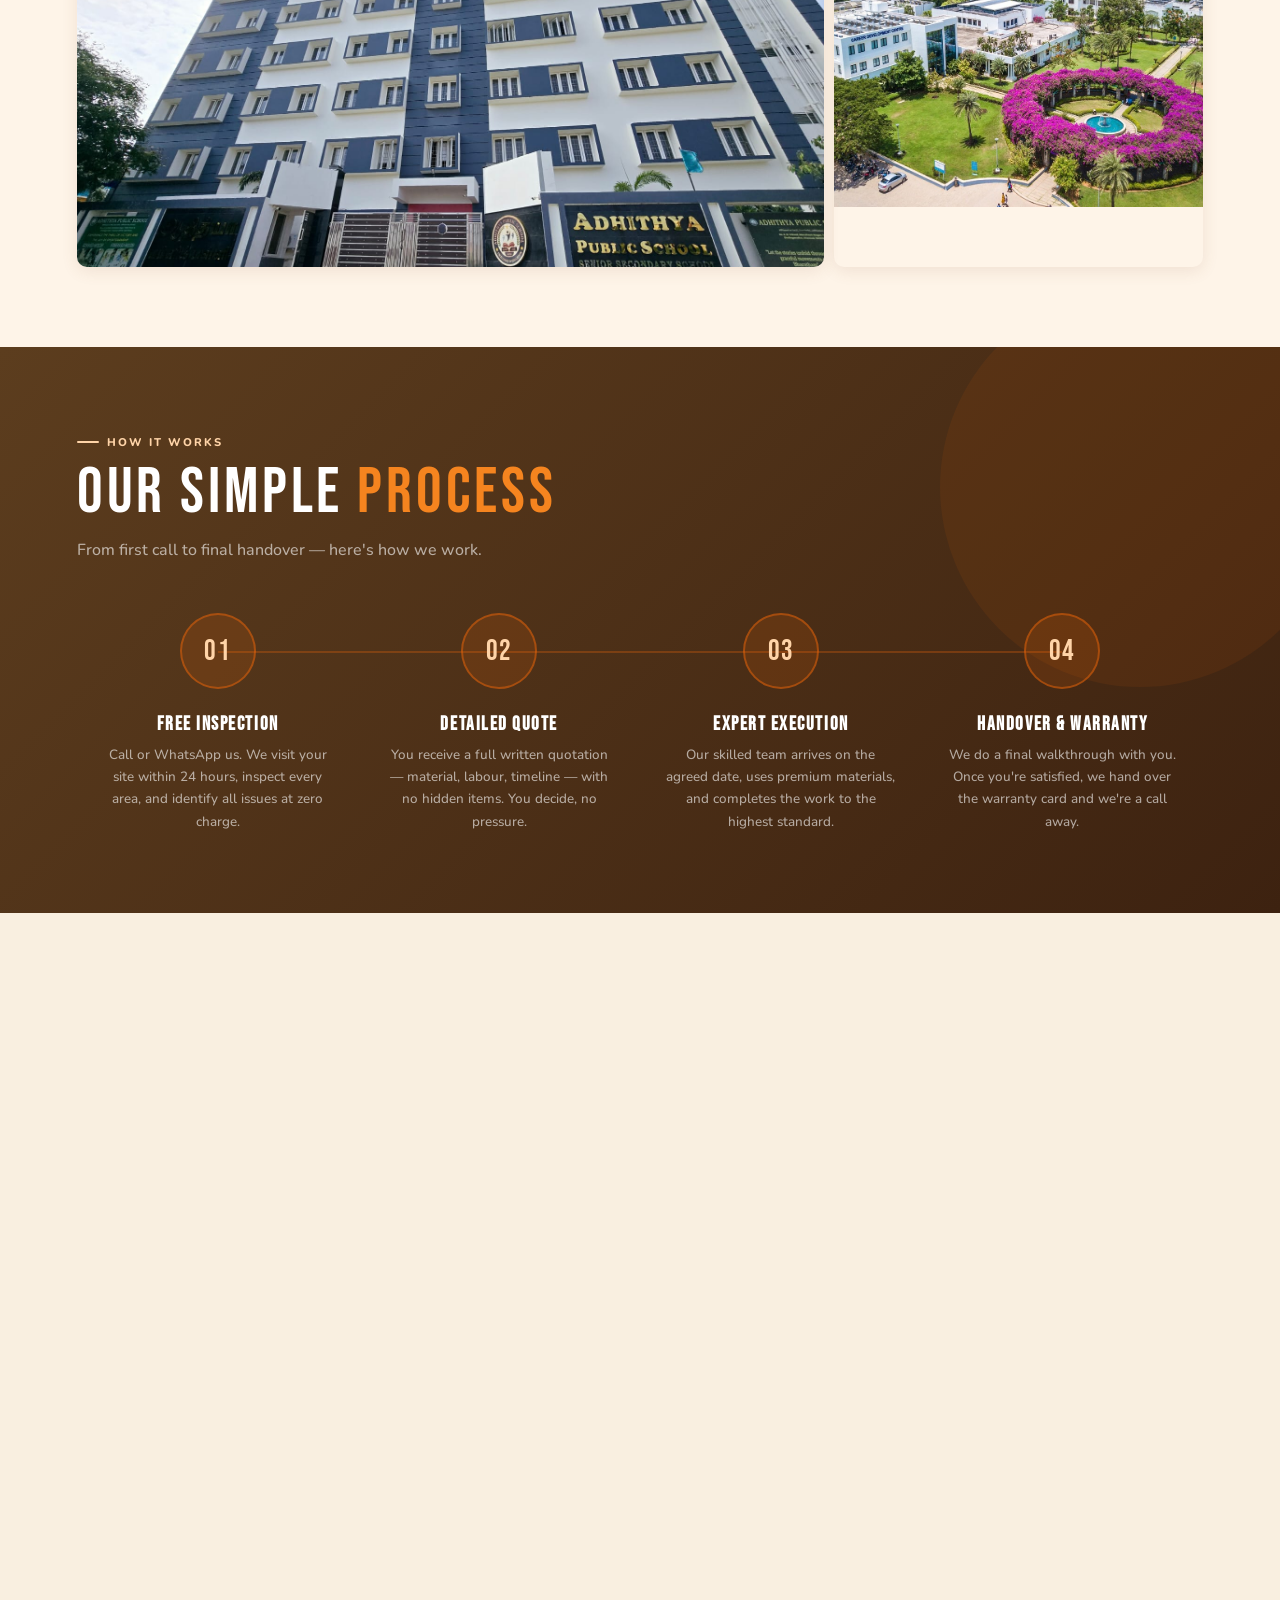
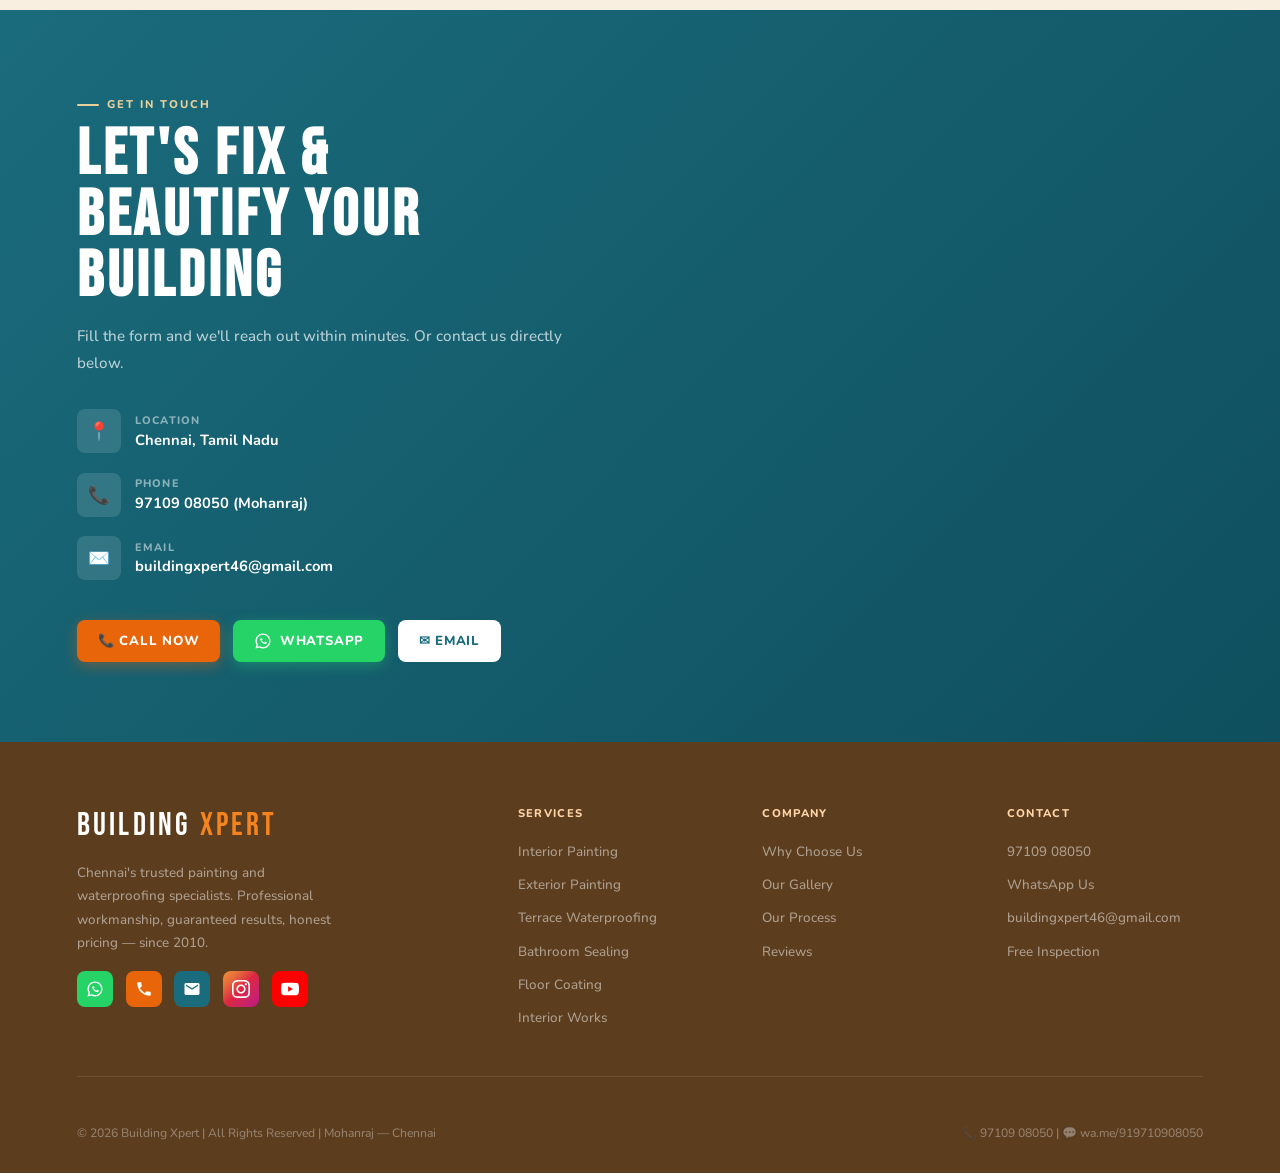
==== commit f4ad5859: "newly added" ====
--- a/index.html
+++ b/index.html
@@ -11,6 +11,8 @@
   <meta name="author" content="Building Xpert, Mohanraj"/>
   <meta name="robots" content="index, follow"/>
   <link rel="canonical" href="https://buildingxpert.in/"/>
+  <link rel="icon" type="image/png" href="https://buildingxpert.in/images/Logo__1__jpg.png">
+<link rel="apple-touch-icon" href="https://buildingxpert.in/images/Logo__1__jpg.png">
 
   <!-- ✅ Open Graph (WhatsApp / Facebook preview) -->
   <meta property="og:title" content="Building Xpert — Painting & Waterproofing Experts Chennai"/>
@@ -27,6 +29,7 @@
     "name": "Building Xpert",
     "description": "Chennai's trusted painting and waterproofing specialists since 2010.",
     "telephone": "+919710908050",
+    "logo": "https://buildingxpert.in/images/Logo__1__jpg.png",
     "email": "buildingxpert46@gmail.com",
     "address": {
       "@type": "PostalAddress",
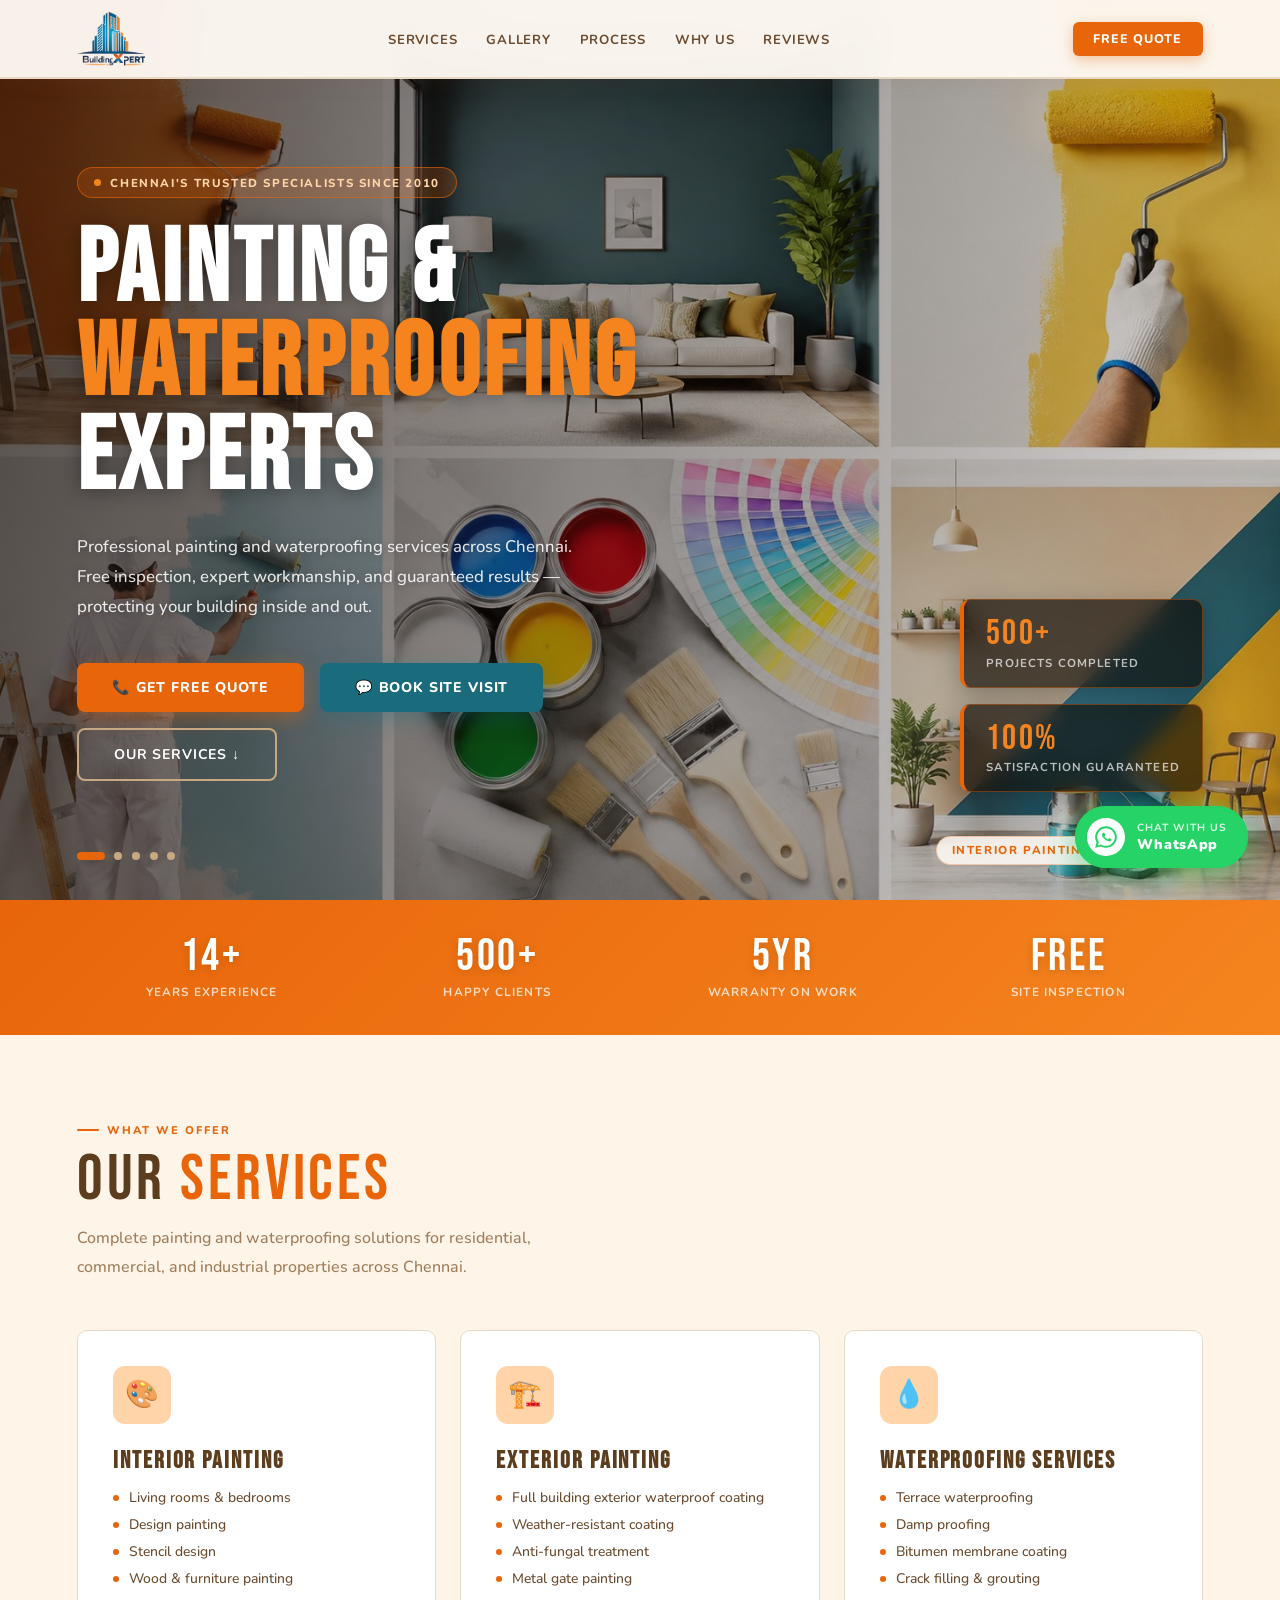
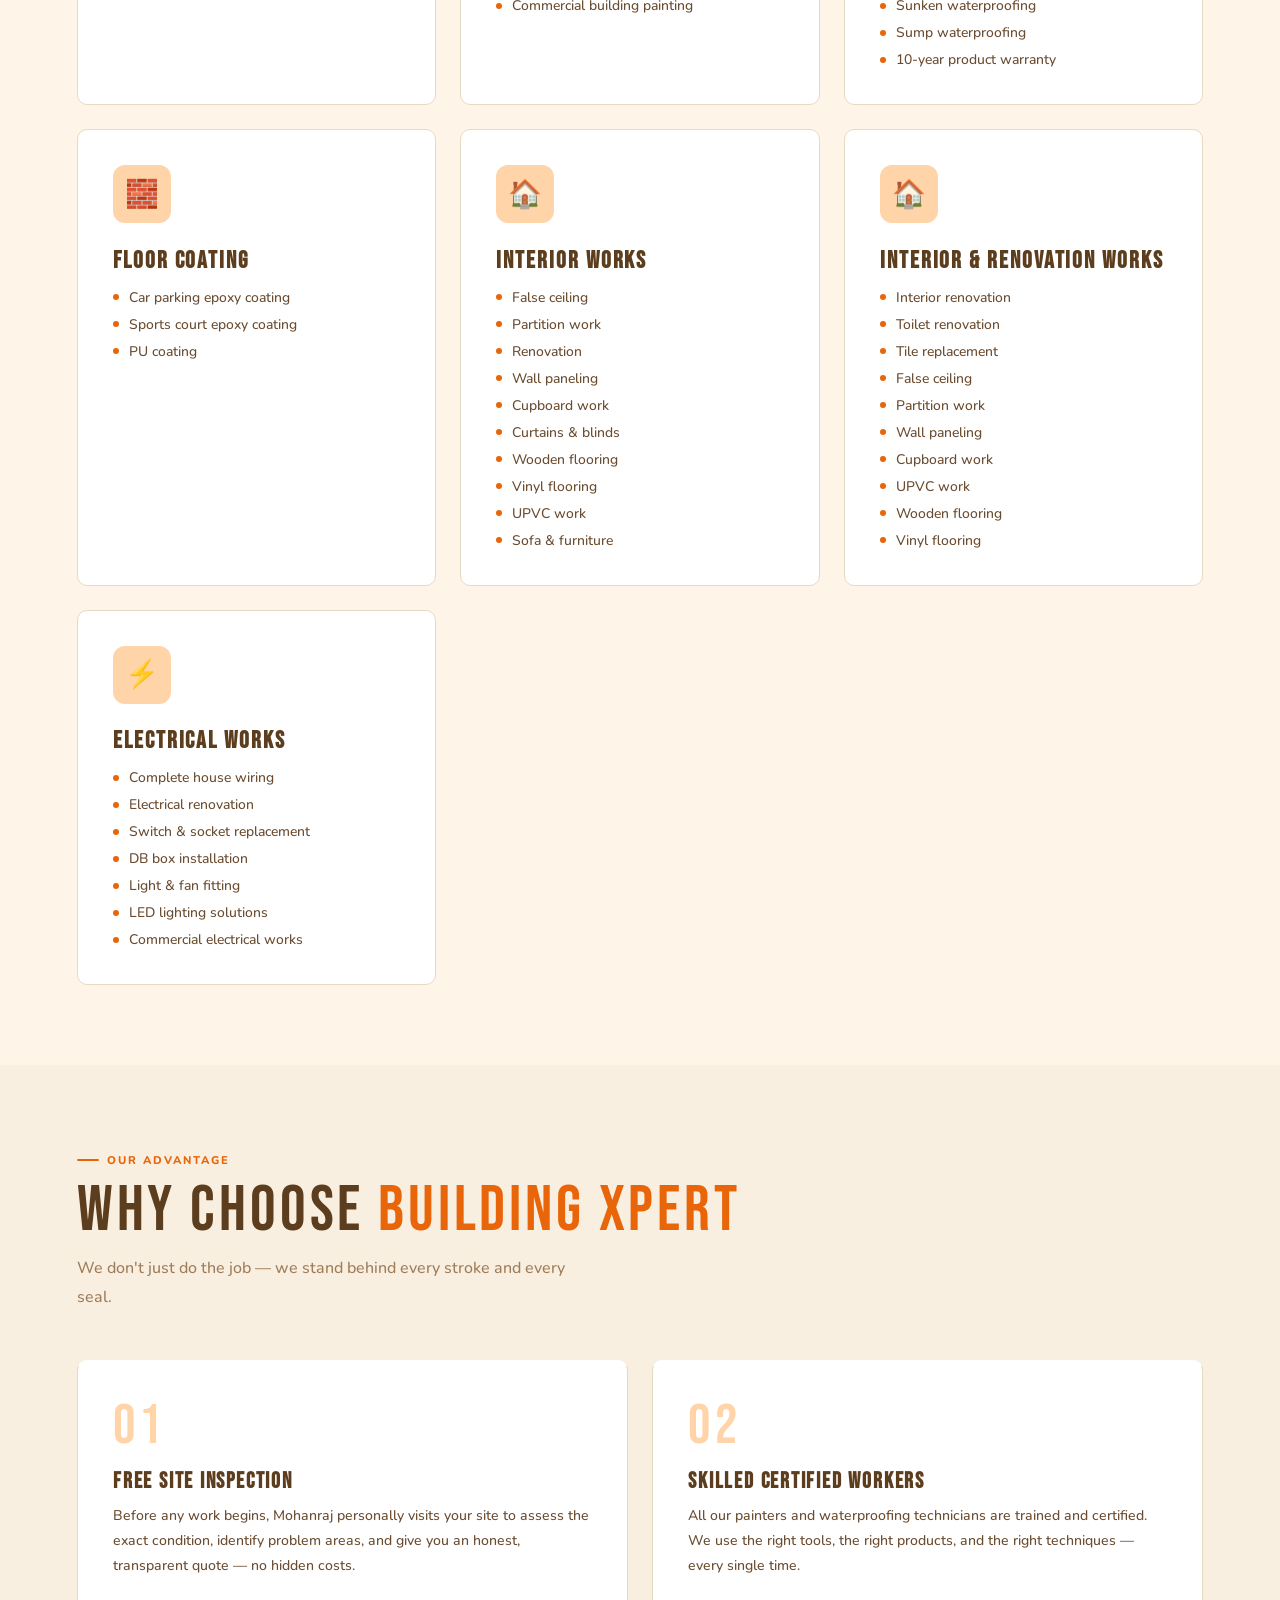
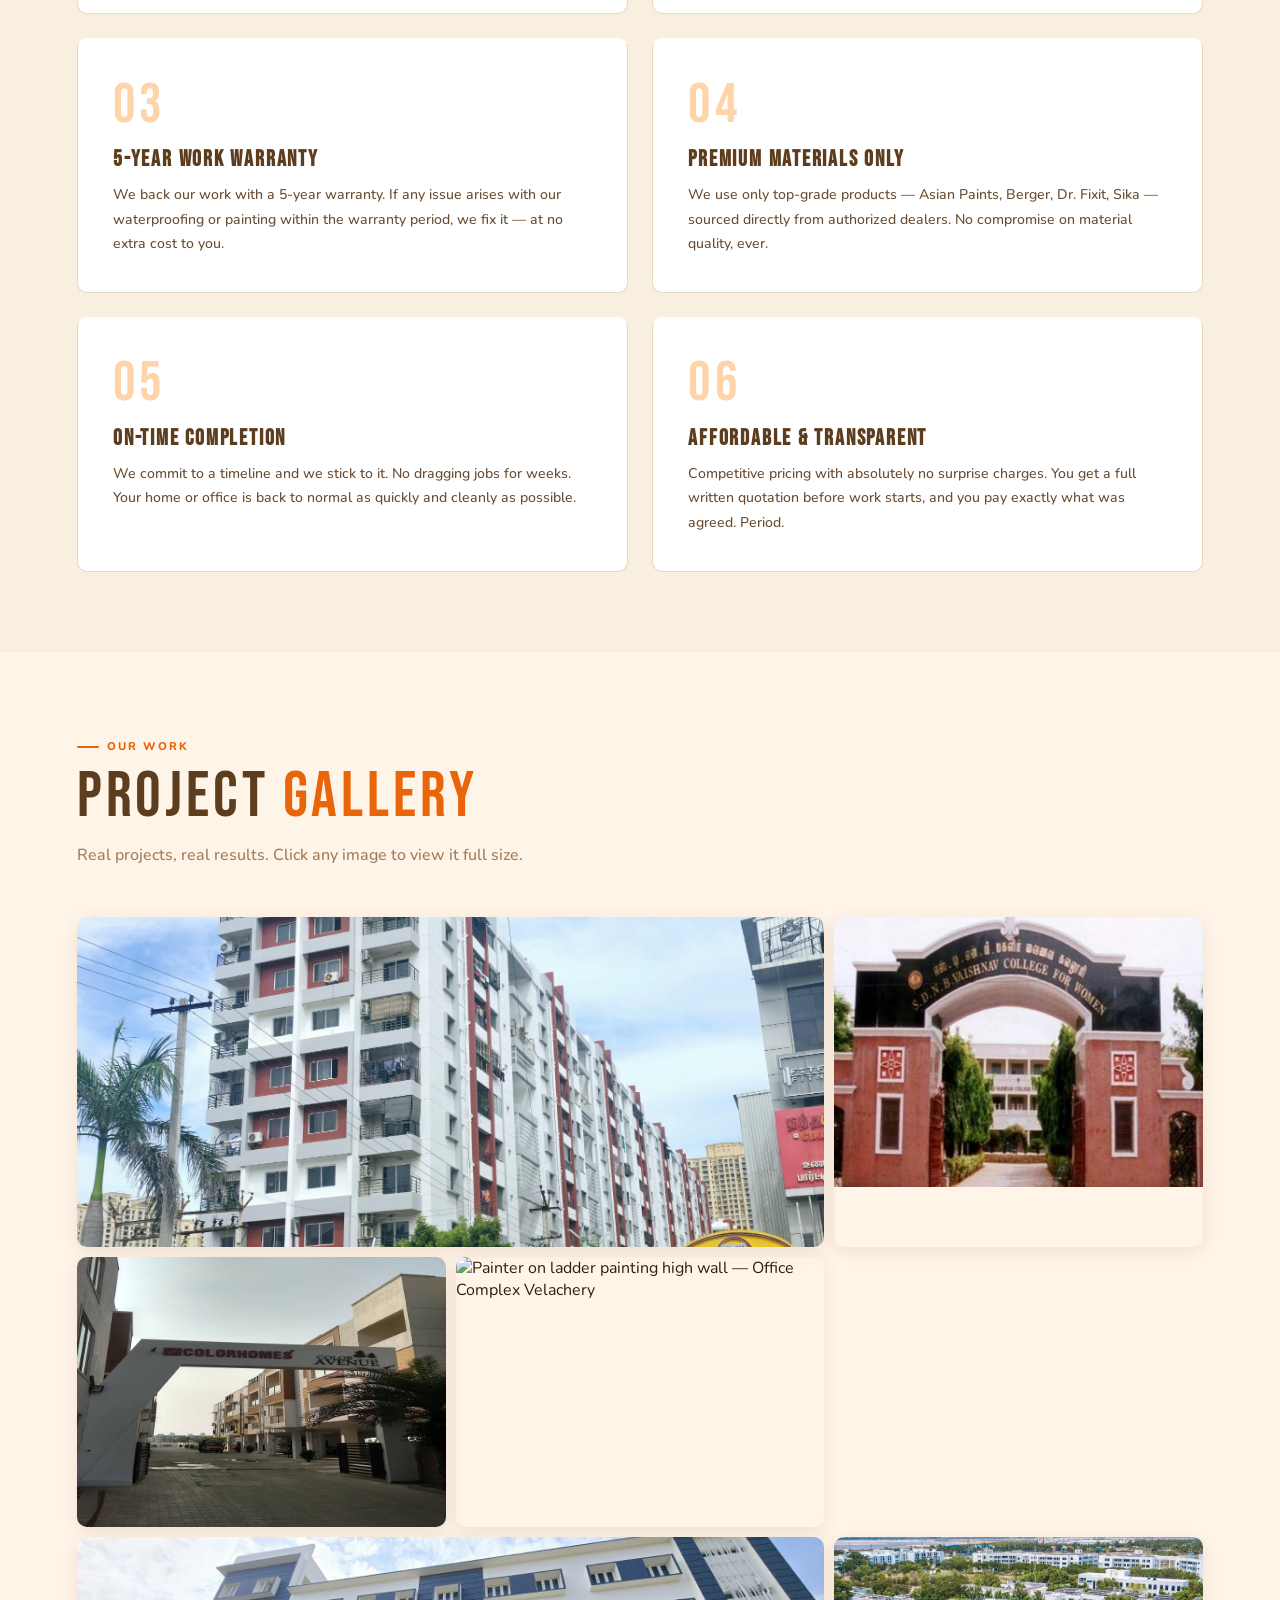
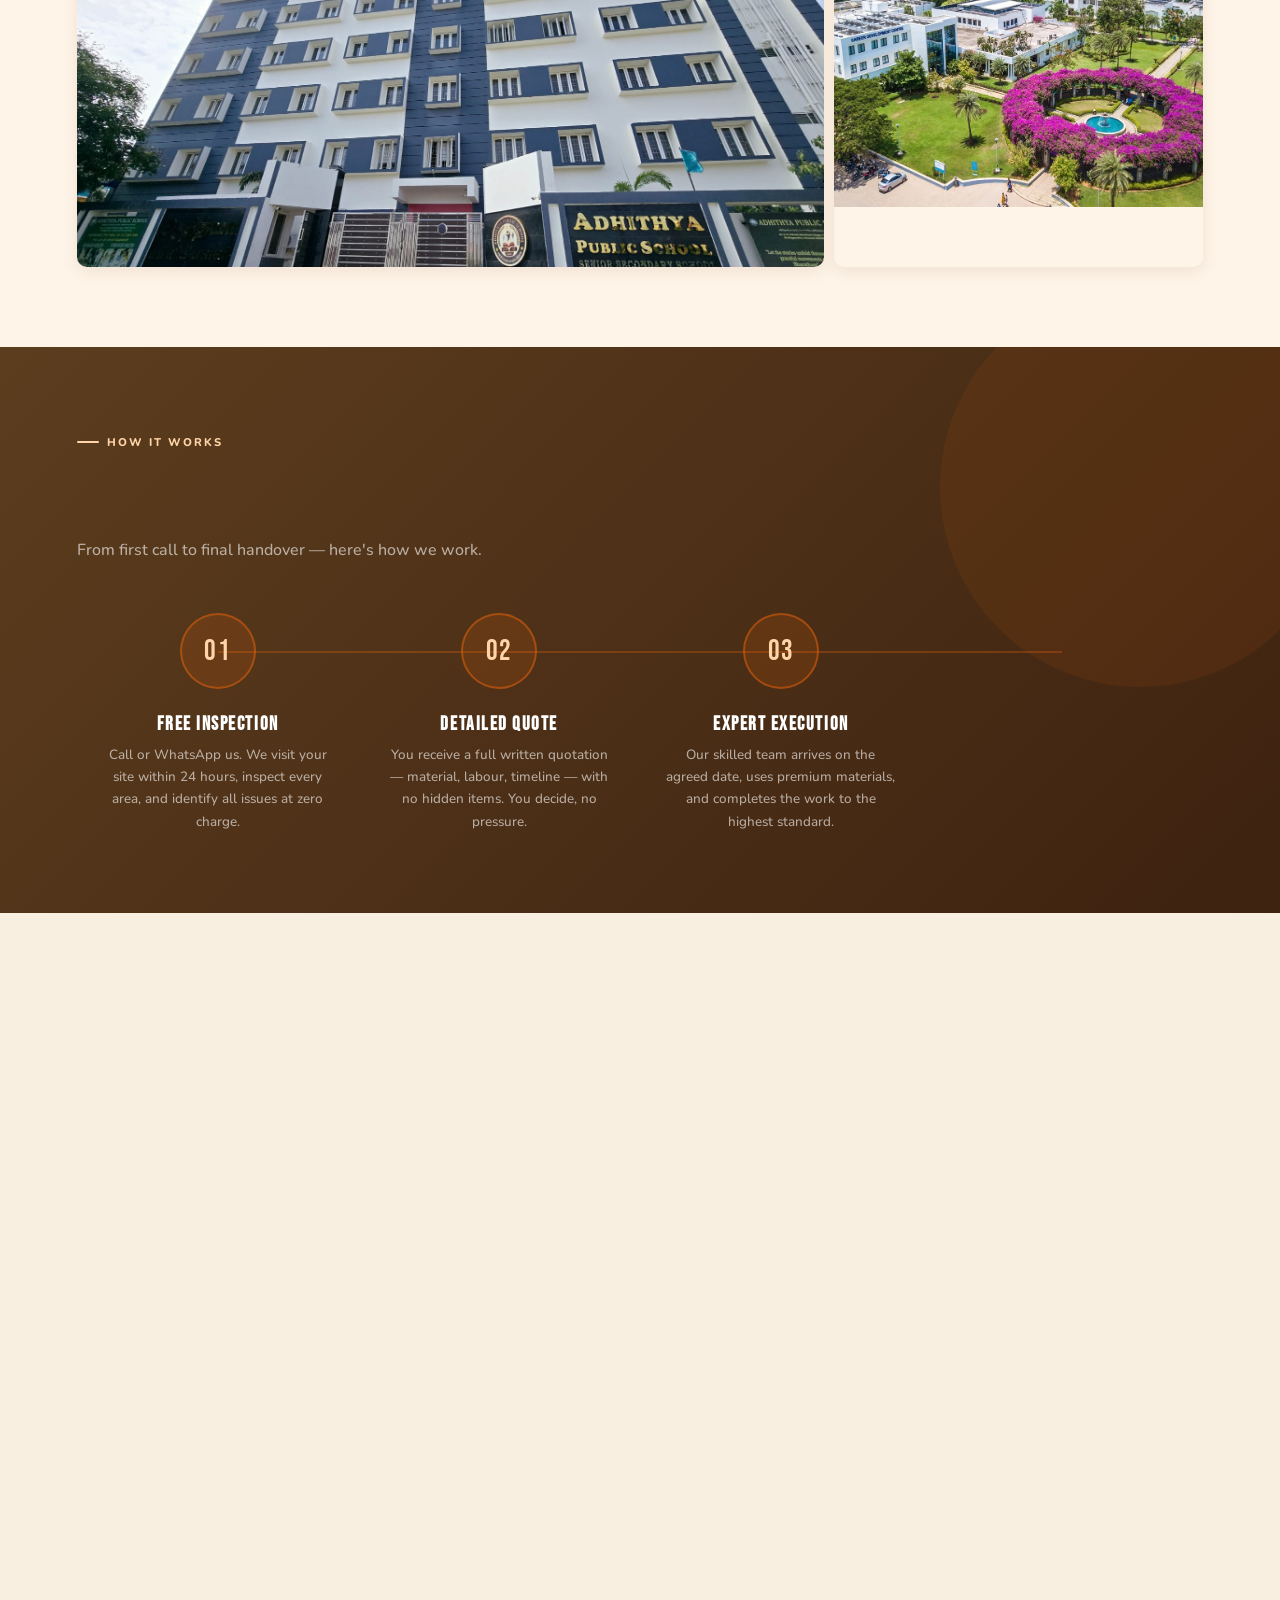
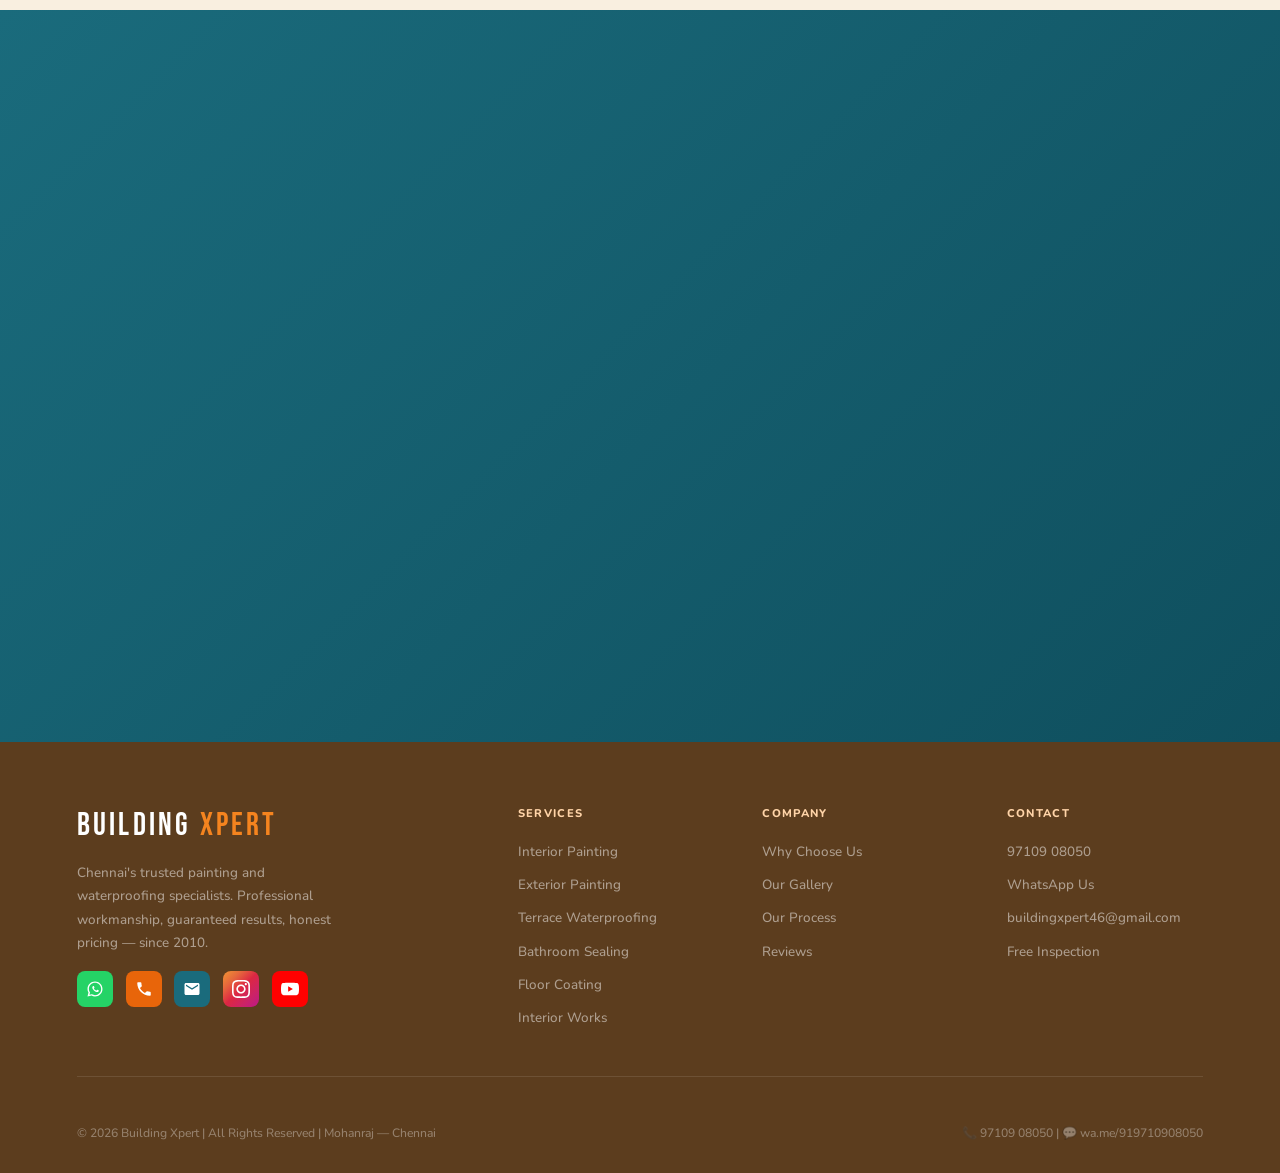
==== commit 5c1a95b8: "newly added" ====
--- a/index.html
+++ b/index.html
@@ -14,14 +14,14 @@
   <link rel="icon" type="image/png" href="https://buildingxpert.in/images/Logo__1__jpg.png">
 <link rel="apple-touch-icon" href="https://buildingxpert.in/images/Logo__1__jpg.png">
 
-  <!-- ✅ Open Graph (WhatsApp / Facebook preview) -->
+  
   <meta property="og:title" content="Building Xpert — Painting & Waterproofing Experts Chennai"/>
   <meta property="og:description" content="Professional painting and waterproofing services across Chennai. Free inspection, 5-year warranty. Call 97109 08050."/>
   <meta property="og:type" content="website"/>
   <meta property="og:url" content="https://buildingxpert.in/"/>
   <meta property="og:locale" content="en_IN"/>
 
-  <!-- ✅ Schema.org Local Business (Google Rich Results) -->
+ 
   <script type="application/ld+json">
   {
     "@context": "https://schema.org",
@@ -45,7 +45,6 @@
   }
   </script>
 
-  <!-- ✅ PERFORMANCE: Preconnect to Google Fonts early -->
   <link rel="preconnect" href="https://fonts.googleapis.com"/>
   <link rel="preconnect" href="https://fonts.gstatic.com" crossorigin/>
 
@@ -489,4 +488,4 @@
 <!-- ✅ SEPARATED JS — deferred so it never blocks page render -->
 <script src="js/main.js" defer></script>
 </body>
-</html>+</html> 
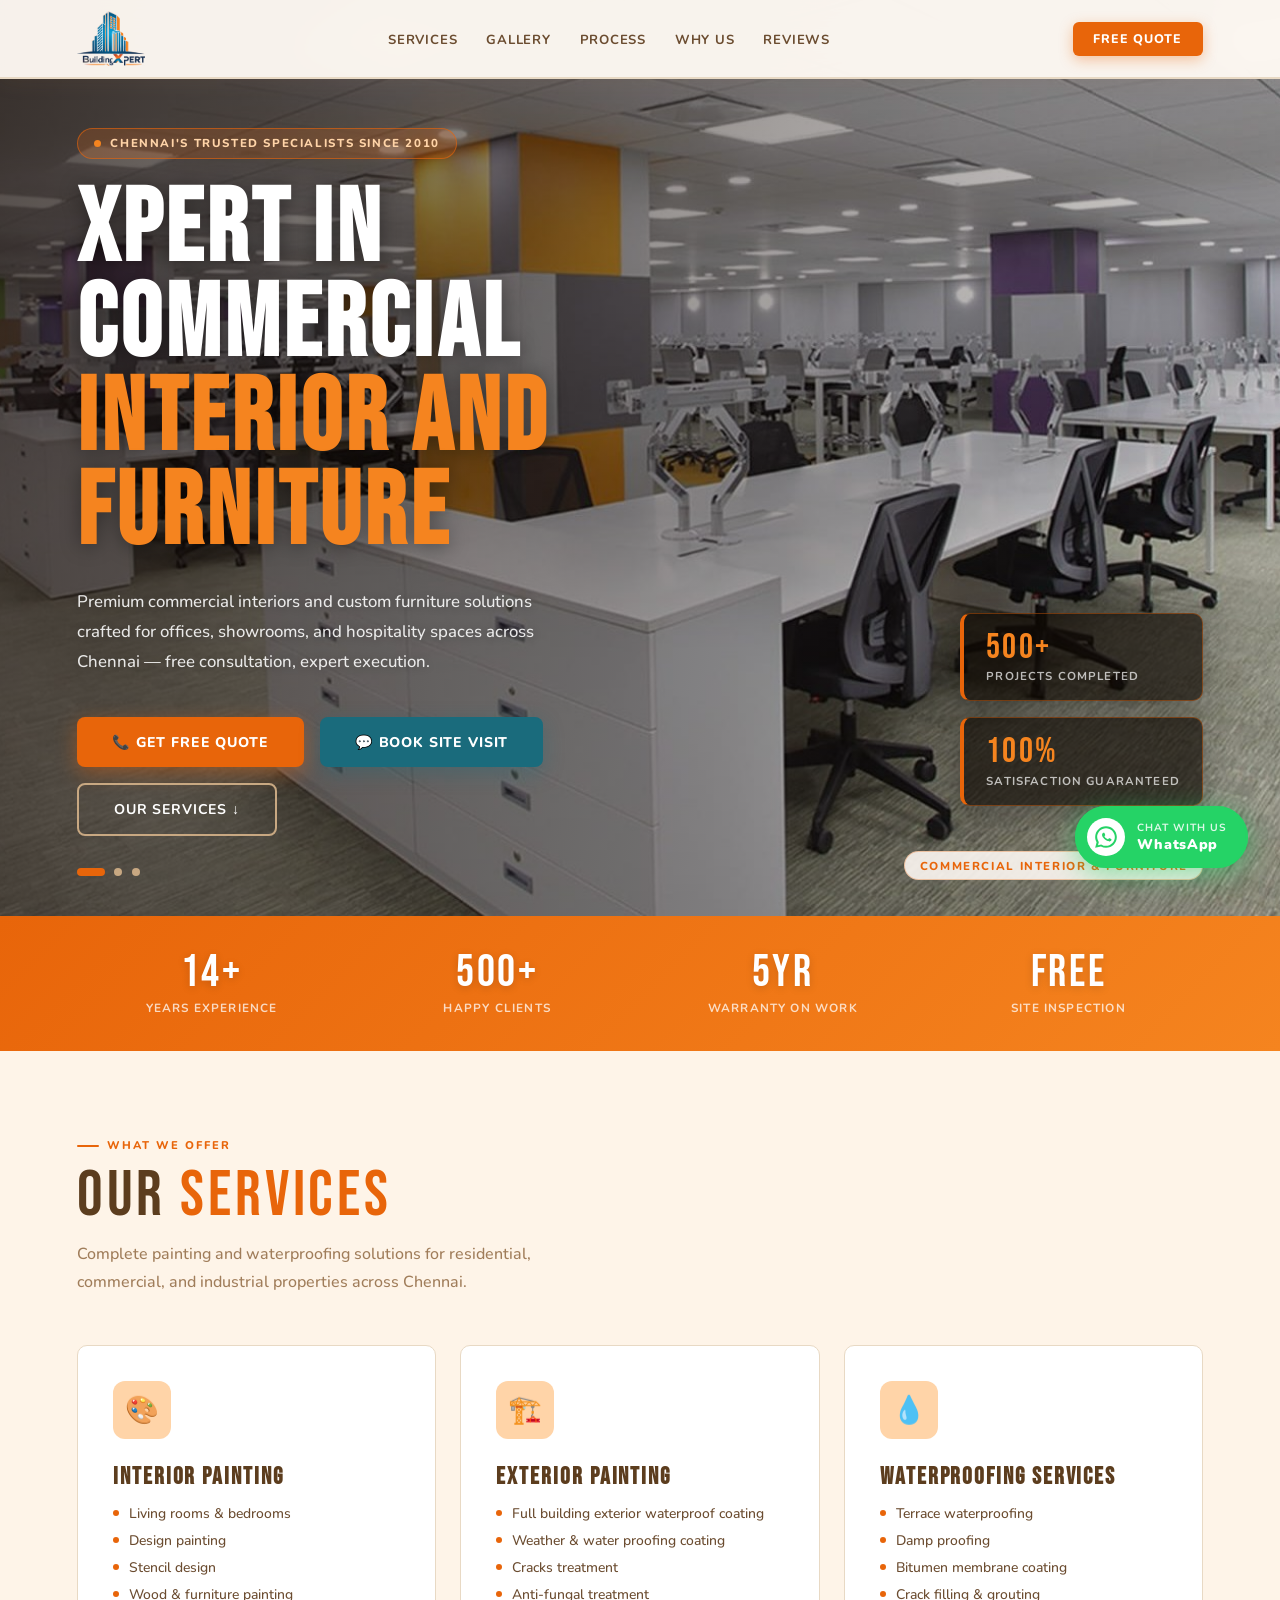
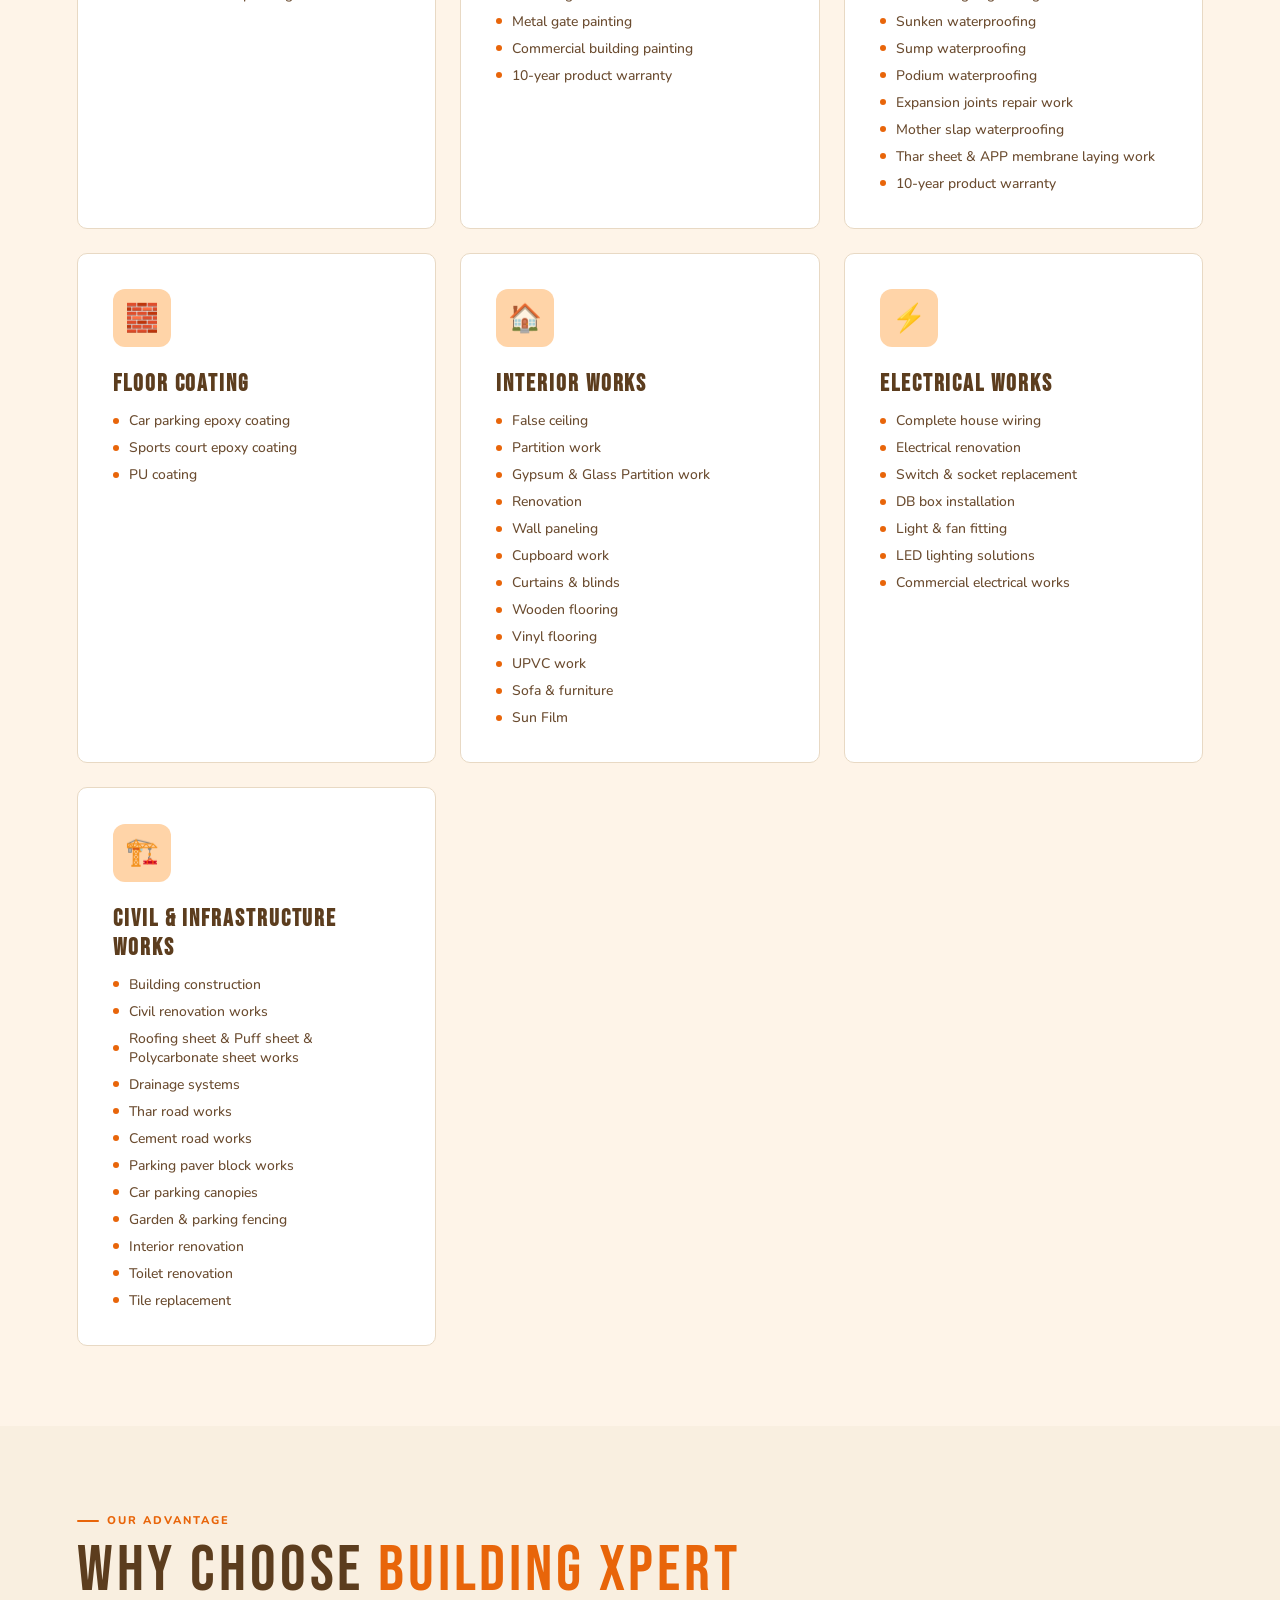
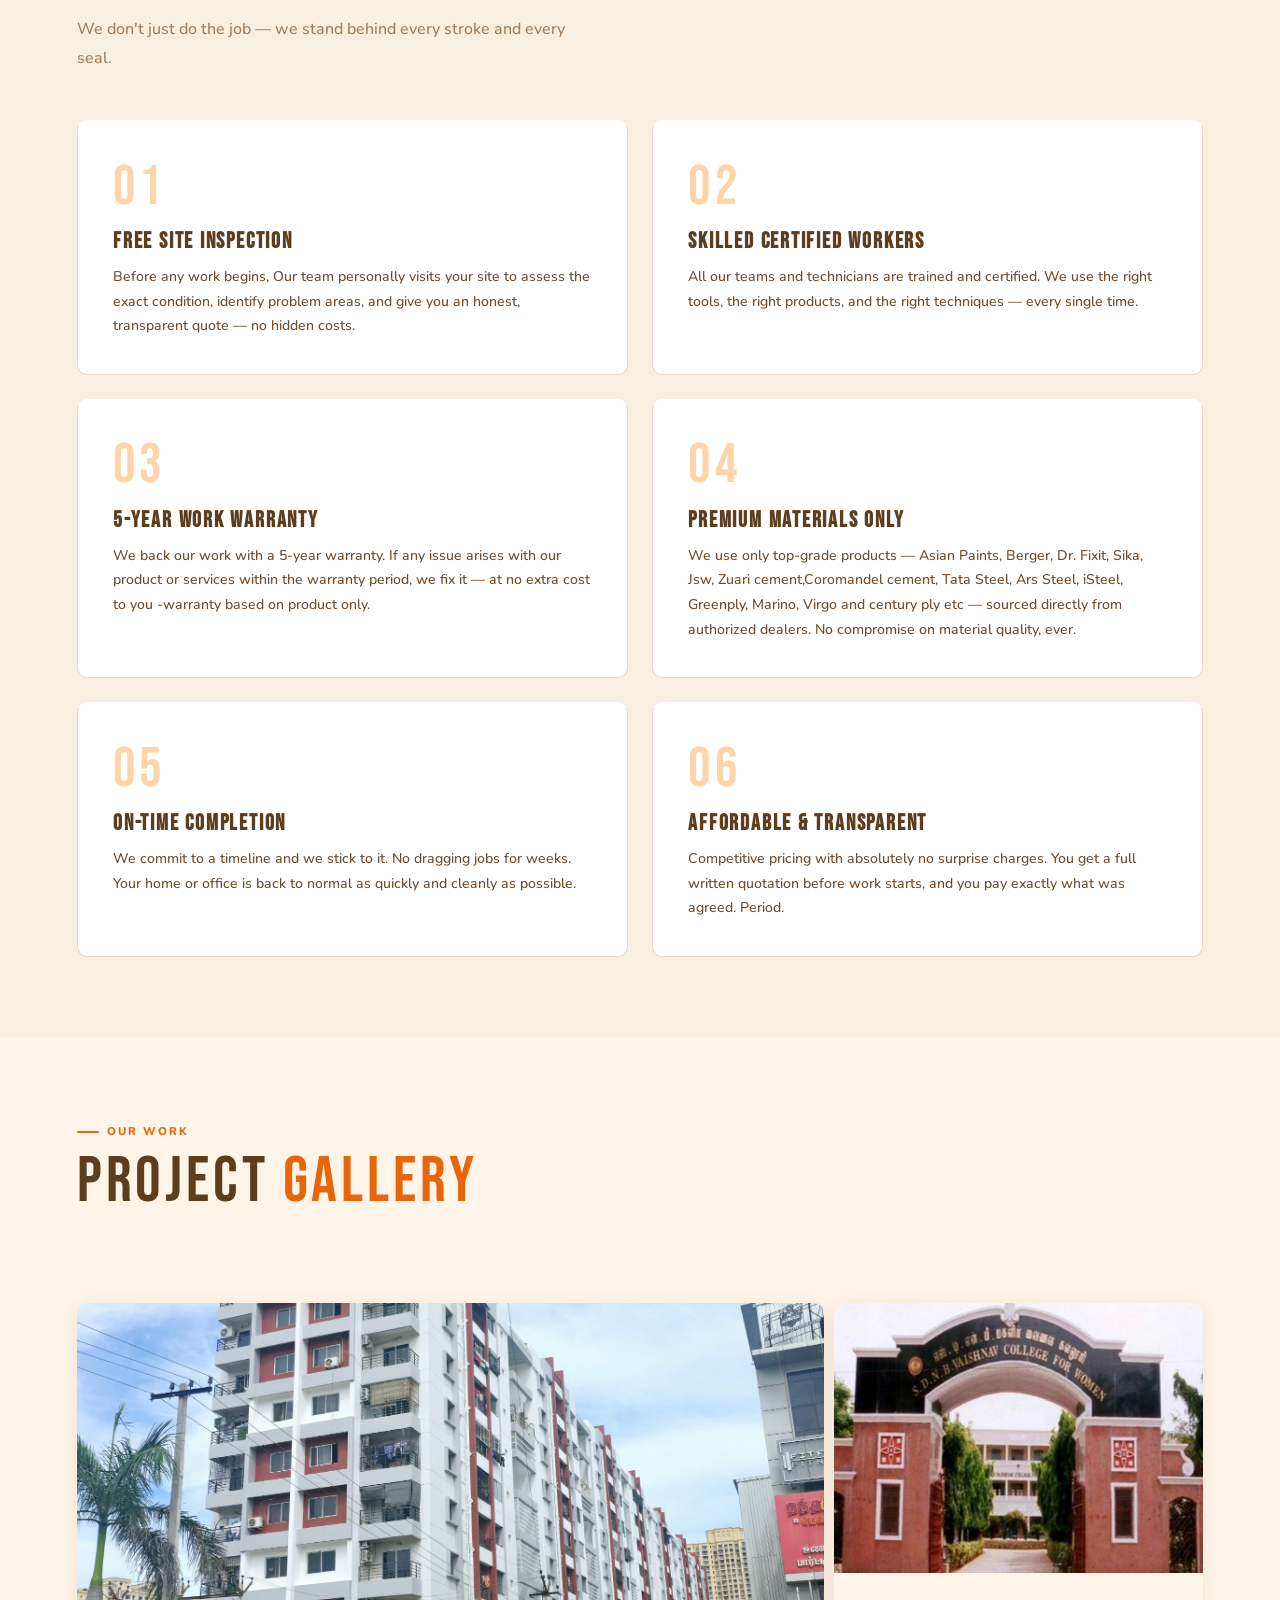
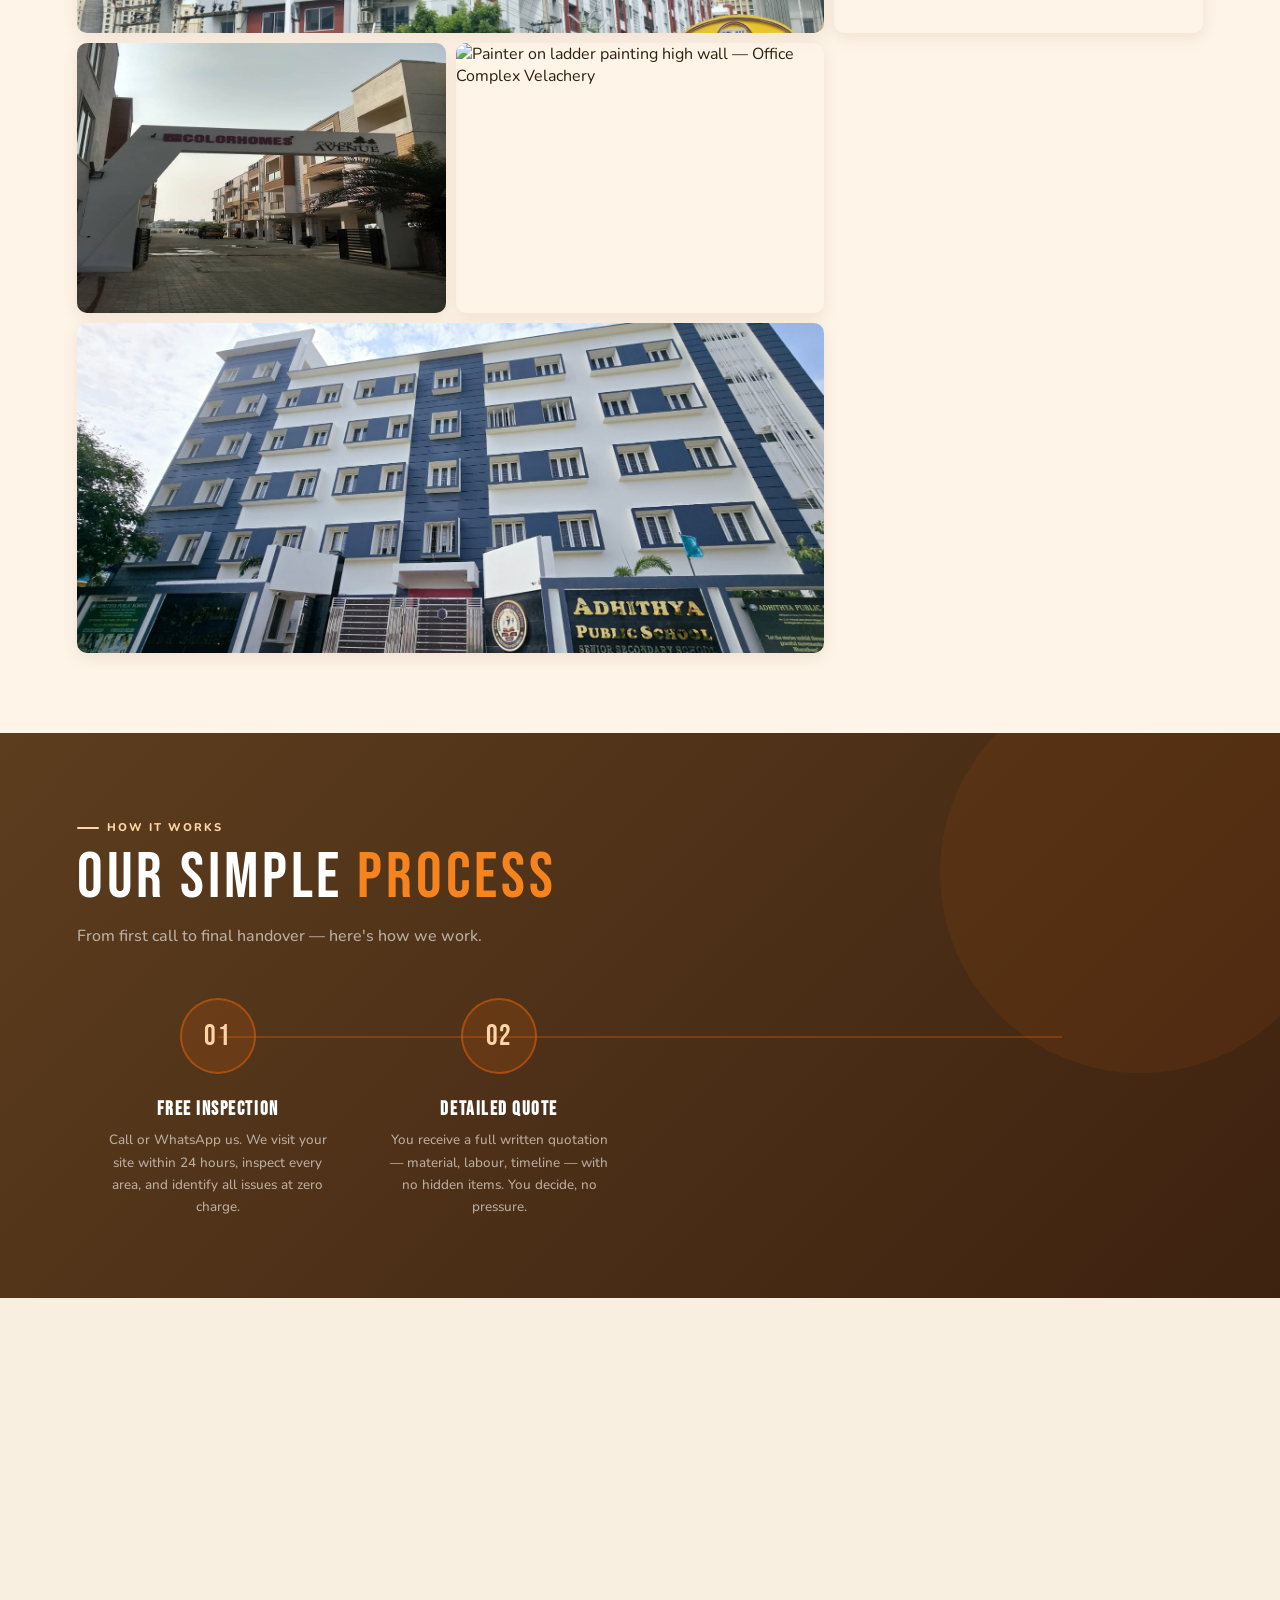
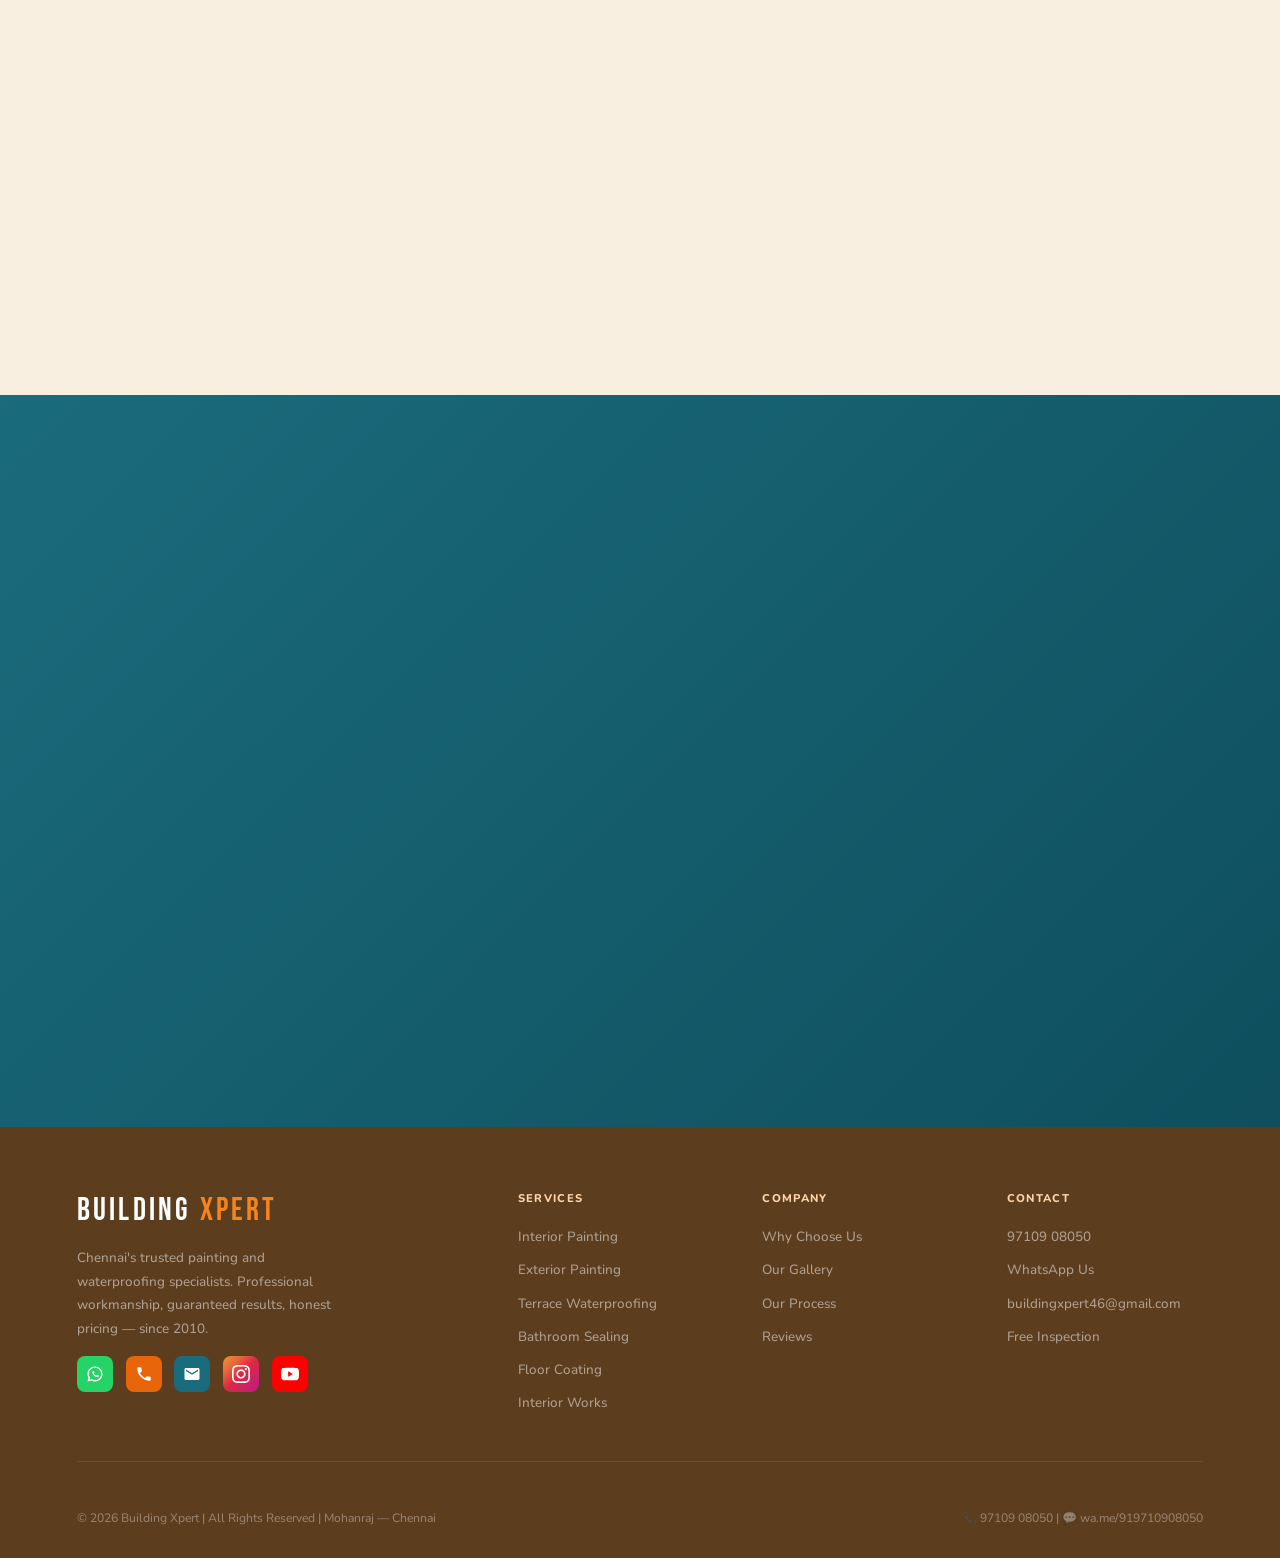
==== commit de5cd311: "newly added" ====
--- a/index.html
+++ b/index.html
@@ -127,20 +127,17 @@
 <!-- ===================== HERO WITH AUTO-CHANGING IMAGES ===================== -->
 <section class="hero">
   <div class="hero-slider" id="heroSlider">
-    <!-- Slide backgrounds are set via CSS (images/ folder paths in styles.css) -->
-    <div class="hero-slide slide-1 active" data-label="Interior Painting Excellence"></div>
-    <div class="hero-slide slide-2" data-label="Precision Wall Finishing"></div>
-    <div class="hero-slide slide-3" data-label="Professional Painting Teams"></div>
-    <div class="hero-slide slide-4" data-label="Waterproofing Specialists"></div>
-    <div class="hero-slide slide-5" data-label="Commercial Projects"></div>
+    <div class="hero-slide slide-1 active" data-label="Commercial Interior &amp; Furniture"></div>
+    <div class="hero-slide slide-2" data-label="Construction &amp; Civil Renovation"></div>
+    <div class="hero-slide slide-3" data-label="Painting &amp; Waterproofing"></div>
   </div>
   <div class="hero-overlay"></div>
   <div class="slide-dots" id="slideDots"></div>
-  <div class="slide-label" id="slideLabel">Interior Painting Excellence</div>
+  <div class="slide-label" id="slideLabel">Commercial Interior &amp; Furniture</div>
   <div class="hero-content">
     <div class="hero-badge">Chennai's Trusted Specialists Since 2010</div>
-    <h1>Painting &amp; <em>Waterproofing</em> Experts</h1>
-    <p class="hero-desc">Professional painting and waterproofing services across Chennai. Free inspection, expert workmanship, and guaranteed results — protecting your building inside and out.</p>
+    <h1 id="heroTitle">Xpert in Commercial <em>Interior and Furniture</em></h1>
+    <p class="hero-desc" id="heroDesc">Premium commercial interiors and custom furniture solutions crafted for offices, showrooms, and hospitality spaces across Chennai — free consultation, expert execution.</p>
     <div class="hero-btns">
       <a href="tel:9710908050" class="btn-orange">📞 Get Free Quote</a>
       <a href="https://wa.me/919710908050" class="btn-teal">💬 Book Site Visit</a>
@@ -160,13 +157,14 @@
   <div class="stat-item reveal"><div class="big">5yr</div><div class="desc">Warranty on Work</div></div>
   <div class="stat-item reveal"><div class="big">Free</div><div class="desc">Site Inspection</div></div>
 </div>
-
 <!-- SERVICES -->
 <section id="services">
   <div class="section-label reveal">What We Offer</div>
   <div class="section-title reveal">Our <span>Services</span></div>
   <p class="section-sub reveal">Complete painting and waterproofing solutions for residential, commercial, and industrial properties across Chennai.</p>
+
   <div class="services-grid">
+
     <div class="service-card reveal">
       <div class="service-icon">🎨</div>
       <h3>Interior Painting</h3>
@@ -177,17 +175,21 @@
         <li>Wood &amp; furniture painting</li>
       </ul>
     </div>
+
     <div class="service-card reveal">
       <div class="service-icon">🏗️</div>
       <h3>Exterior Painting</h3>
       <ul>
         <li>Full building exterior waterproof coating</li>
-        <li>Weather-resistant coating</li>
+        <li>Weather &amp; water proofing coating</li>
+        <li>Cracks treatment</li>
         <li>Anti-fungal treatment</li>
         <li>Metal gate painting</li>
         <li>Commercial building painting</li>
-      </ul>
-    </div>
+        <li>10-year product warranty</li>
+      </ul>
+    </div>
+
     <div class="service-card reveal">
       <div class="service-icon">💧</div>
       <h3>Waterproofing Services</h3>
@@ -198,9 +200,14 @@
         <li>Crack filling &amp; grouting</li>
         <li>Sunken waterproofing</li>
         <li>Sump waterproofing</li>
+        <li>Podium waterproofing</li>
+        <li>Expansion joints repair work</li>
+        <li>Mother slap waterproofing</li>
+        <li>Thar sheet &amp; APP membrane laying work</li>
         <li>10-year product warranty</li>
       </ul>
     </div>
+
     <div class="service-card reveal">
       <div class="service-icon">🧱</div>
       <h3>Floor Coating</h3>
@@ -210,12 +217,14 @@
         <li>PU coating</li>
       </ul>
     </div>
+
     <div class="service-card reveal">
       <div class="service-icon">🏠</div>
       <h3>Interior Works</h3>
       <ul>
         <li>False ceiling</li>
         <li>Partition work</li>
+        <li>Gypsum &amp; Glass Partition work</li>
         <li>Renovation</li>
         <li>Wall paneling</li>
         <li>Cupboard work</li>
@@ -224,24 +233,10 @@
         <li>Vinyl flooring</li>
         <li>UPVC work</li>
         <li>Sofa &amp; furniture</li>
-      </ul>
-    </div>
-    <div class="service-card reveal">
-      <div class="service-icon">🏠</div>
-      <h3>Interior &amp; Renovation Works</h3>
-      <ul>
-        <li>Interior renovation</li>
-        <li>Toilet renovation</li>
-        <li>Tile replacement</li>
-        <li>False ceiling</li>
-        <li>Partition work</li>
-        <li>Wall paneling</li>
-        <li>Cupboard work</li>
-        <li>UPVC work</li>
-        <li>Wooden flooring</li>
-        <li>Vinyl flooring</li>
-      </ul>
-    </div>
+        <li>Sun Film</li>
+      </ul>
+    </div>
+
     <div class="service-card reveal">
       <div class="service-icon">⚡</div>
       <h3>Electrical Works</h3>
@@ -255,19 +250,38 @@
         <li>Commercial electrical works</li>
       </ul>
     </div>
-  </div>
-</section>
-
+
+    <div class="service-card reveal">
+      <div class="service-icon">🏗️</div>
+      <h3>Civil & Infrastructure Works</h3>
+      <ul>
+        <li>Building construction</li>
+        <li>Civil renovation works</li>
+        <li>Roofing sheet &amp; Puff sheet &amp; Polycarbonate sheet works</li>
+        <li>Drainage systems</li>
+        <li>Thar road works</li>
+        <li>Cement road works</li>
+        <li>Parking paver block works</li>
+        <li>Car parking canopies</li>
+        <li>Garden & parking fencing</li>
+        <li>Interior renovation</li>
+        <li>Toilet renovation</li>
+        <li>Tile replacement</li>
+      </ul>
+    </div>
+
+  </div>
+</section>
 <!-- WHY US -->
 <section id="why">
   <div class="section-label reveal">Our Advantage</div>
   <div class="section-title reveal">Why Choose <span>Building Xpert</span></div>
   <p class="section-sub reveal">We don't just do the job — we stand behind every stroke and every seal.</p>
   <div class="why-grid">
-    <div class="why-card reveal"><div class="why-num">01</div><h3>Free Site Inspection</h3><p>Before any work begins, Mohanraj personally visits your site to assess the exact condition, identify problem areas, and give you an honest, transparent quote — no hidden costs.</p></div>
-    <div class="why-card reveal"><div class="why-num">02</div><h3>Skilled Certified Workers</h3><p>All our painters and waterproofing technicians are trained and certified. We use the right tools, the right products, and the right techniques — every single time.</p></div>
-    <div class="why-card reveal"><div class="why-num">03</div><h3>5-Year Work Warranty</h3><p>We back our work with a 5-year warranty. If any issue arises with our waterproofing or painting within the warranty period, we fix it — at no extra cost to you.</p></div>
-    <div class="why-card reveal"><div class="why-num">04</div><h3>Premium Materials Only</h3><p>We use only top-grade products — Asian Paints, Berger, Dr. Fixit, Sika — sourced directly from authorized dealers. No compromise on material quality, ever.</p></div>
+    <div class="why-card reveal"><div class="why-num">01</div><h3>Free Site Inspection</h3><p>Before any work begins, Our team personally visits your site to assess the exact condition, identify problem areas, and give you an honest, transparent quote — no hidden costs.</p></div>
+    <div class="why-card reveal"><div class="why-num">02</div><h3>Skilled Certified Workers</h3><p>All our teams and  technicians are trained and certified. We use the right tools, the right products, and the right techniques — every single time.</p></div>
+    <div class="why-card reveal"><div class="why-num">03</div><h3>5-Year Work Warranty</h3><p>We back our work with a 5-year warranty. If any issue arises with our product or services within the warranty period, we fix it — at no extra cost to you -warranty based on product only.</p></div>
+    <div class="why-card reveal"><div class="why-num">04</div><h3>Premium Materials Only</h3><p>We use only top-grade products — Asian Paints, Berger, Dr. Fixit, Sika, Jsw, Zuari cement,Coromandel cement, Tata Steel, Ars Steel, iSteel, Greenply, Marino, Virgo and century ply etc   — sourced directly from authorized dealers. No compromise on material quality, ever.</p></div>
     <div class="why-card reveal"><div class="why-num">05</div><h3>On-Time Completion</h3><p>We commit to a timeline and we stick to it. No dragging jobs for weeks. Your home or office is back to normal as quickly and cleanly as possible.</p></div>
     <div class="why-card reveal"><div class="why-num">06</div><h3>Affordable &amp; Transparent</h3><p>Competitive pricing with absolutely no surprise charges. You get a full written quotation before work starts, and you pay exactly what was agreed. Period.</p></div>
   </div>
@@ -393,17 +407,17 @@
         </div>
         <div class="form-group">
           <label for="fservice">Service Required *</label>
-          <select id="fservice" name="service" required>
-            <option value="" disabled selected>Select a service</option>
-            <option>Interior Painting</option>
-            <option>Exterior Painting</option>
-            <option>Terrace Waterproofing</option>
-            <option>Bathroom Waterproofing</option>
-            <option>Wall Crack Repair</option>
-            <option>Basement Waterproofing</option>
-            <option>Full Building Painting</option>
-            <option>Other / Multiple Services</option>
-          </select>
+          <input type="text" id="fservice" name="service" placeholder="Eg: Terrace Waterproofing, Interior Painting..." list="serviceOptions" autocomplete="off" required/>
+          <datalist id="serviceOptions">
+            <option value="Interior Painting"/>
+            <option value="Exterior Painting"/>
+            <option value="Terrace Waterproofing"/>
+            <option value="Bathroom Waterproofing"/>
+            <option value="Wall Crack Repair"/>
+            <option value="Basement Waterproofing"/>
+            <option value="Full Building Painting"/>
+            <option value="Other / Multiple Services"/>
+          </datalist>
         </div>
         <div class="form-group">
           <label for="fmsg">Additional Details</label>
@@ -416,7 +430,7 @@
           <span id="btnText">Send Enquiry →</span>
         </button>
         <p style="font-size:.75rem;color:var(--text-muted);margin-top:.5rem;font-weight:600;">
-          📨 Your enquiry goes directly to Mohanraj's email &amp; phone
+          📨 Your enquiry goes directly to Our team email &amp; phone
         </p>
       </form>
     </div>
@@ -488,4 +502,4 @@
 <!-- ✅ SEPARATED JS — deferred so it never blocks page render -->
 <script src="js/main.js" defer></script>
 </body>
-</html> +</html>
--- a/css/style.css
+++ b/css/style.css
@@ -97,11 +97,9 @@
 .hero-slide.exit { opacity: 0; transform: scale(1.03); transition: opacity 0.8s ease-in-out, transform 0.8s ease; }
 
 /* Image paths now point to images/ subfolder */
-.slide-1 { background-image: url('../images/header1.jpeg'); }
-.slide-2 { background-image: url('../images/header2.jpg'); }
-.slide-3 { background-image: url('../images/header3.jpg'); }
-.slide-4 { background-image: url('../images/header4.avif'); }
-.slide-5 { background-image: url('../images/header5.jpg'); }
+.slide-1 { background-image: url('../images/header3.jpeg'); }
+.slide-2 { background-image: url('../images/header4.jpeg'); }
+.slide-3 { background-image: url('../images/header1.jpeg'); }
 
 .hero-overlay {
   position:absolute; inset:0; z-index:1;
@@ -116,7 +114,7 @@
 .slide-label.visible { opacity: 1; }
 
 .hero-content { position:relative; z-index:2; max-width:680px; }
-.hero-badge { display:inline-flex; align-items:center; gap:.6rem; background:rgba(232,101,10,.2); border:1.5px solid rgba(232,101,10,.6); padding:.4rem 1rem; border-radius:30px; font-size:.72rem; font-weight:800; letter-spacing:.14em; text-transform:uppercase; color:#ffd4a8; margin-bottom:1.6rem; animation:fadeUp .6s ease .1s both; }
+.hero-badge { display:inline-flex; align-items:center; gap:.6rem; background:rgba(232,101,10,.2); border:1.5px solid rgba(232,101,10,.6); padding:.4rem 1rem; border-radius:30px; font-size:.72rem; font-weight:800; letter-spacing:.14em; text-transform:uppercase; color:#ffd4a8; margin-bottom:1.6rem; animation:fadeUp .6s ease .1s both; animation-fill-mode:forwards; }
 .hero-badge::before { content:''; width:7px; height:7px; border-radius:50%; background:var(--orange-lt); flex-shrink:0; }
 .hero h1 { font-family:'Bebas Neue',sans-serif; font-size:clamp(3.4rem,8vw,6.8rem); line-height:.92; letter-spacing:.04em; color:#fff; margin-bottom:1.6rem; animation:fadeUp .7s ease .25s both; text-shadow: 0 2px 20px rgba(0,0,0,.4); }
 .hero h1 em { font-style:normal; color:var(--orange-lt); display:block; }
@@ -286,6 +284,8 @@
 .footer-social svg { width:18px; height:18px; fill:#fff; }
 
 @keyframes fadeUp { from { opacity:0; transform:translateY(30px); } to { opacity:1; transform:translateY(0); } }
+.hero-loaded .hero-badge,
+.hero-loaded .hero-btns { animation:none !important; opacity:1 !important; transform:none !important; }
 
 /* ===================== WHATSAPP CHAT POPUP ===================== */
 .wa-popup-wrap { position: fixed; bottom: 5rem; right: 1.2rem; z-index: 9998; width: 300px; opacity: 0; transform: translateY(16px) scale(.95); transition: opacity .35s ease, transform .35s ease; pointer-events: none; }
